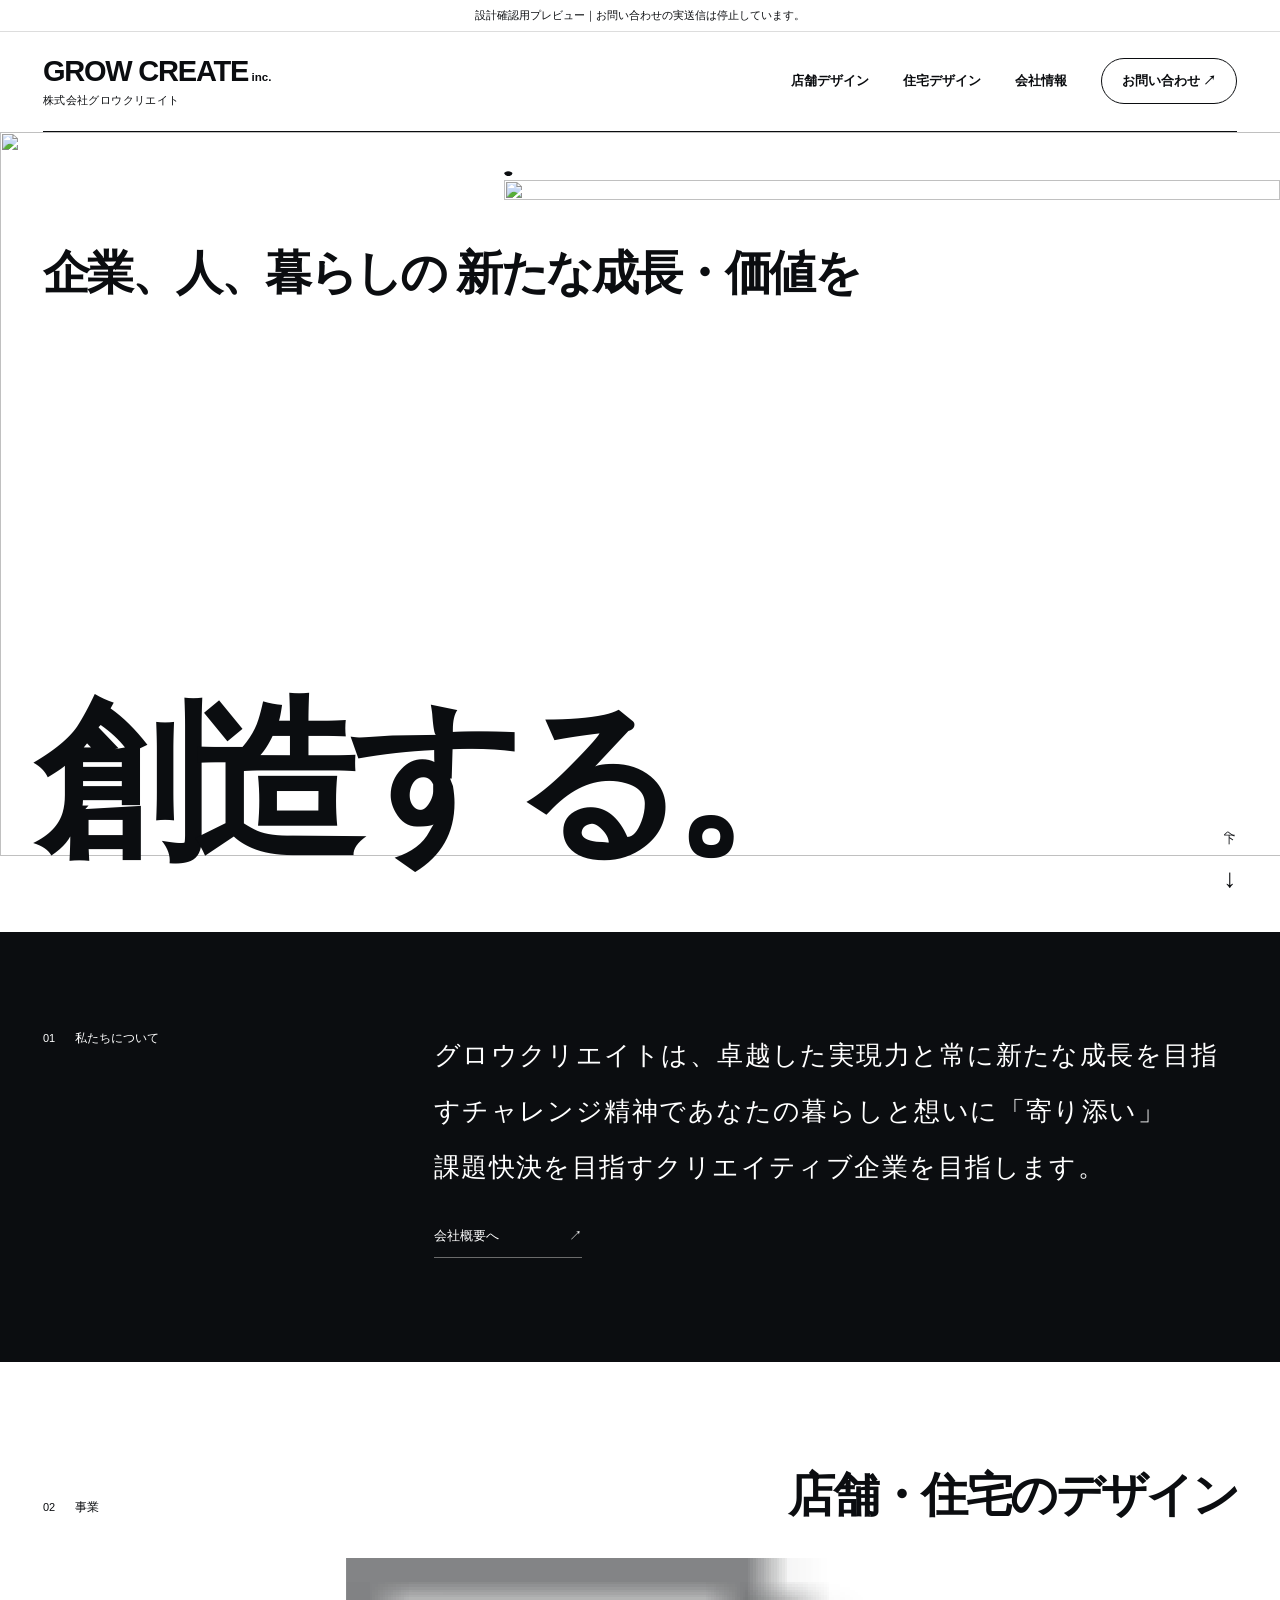
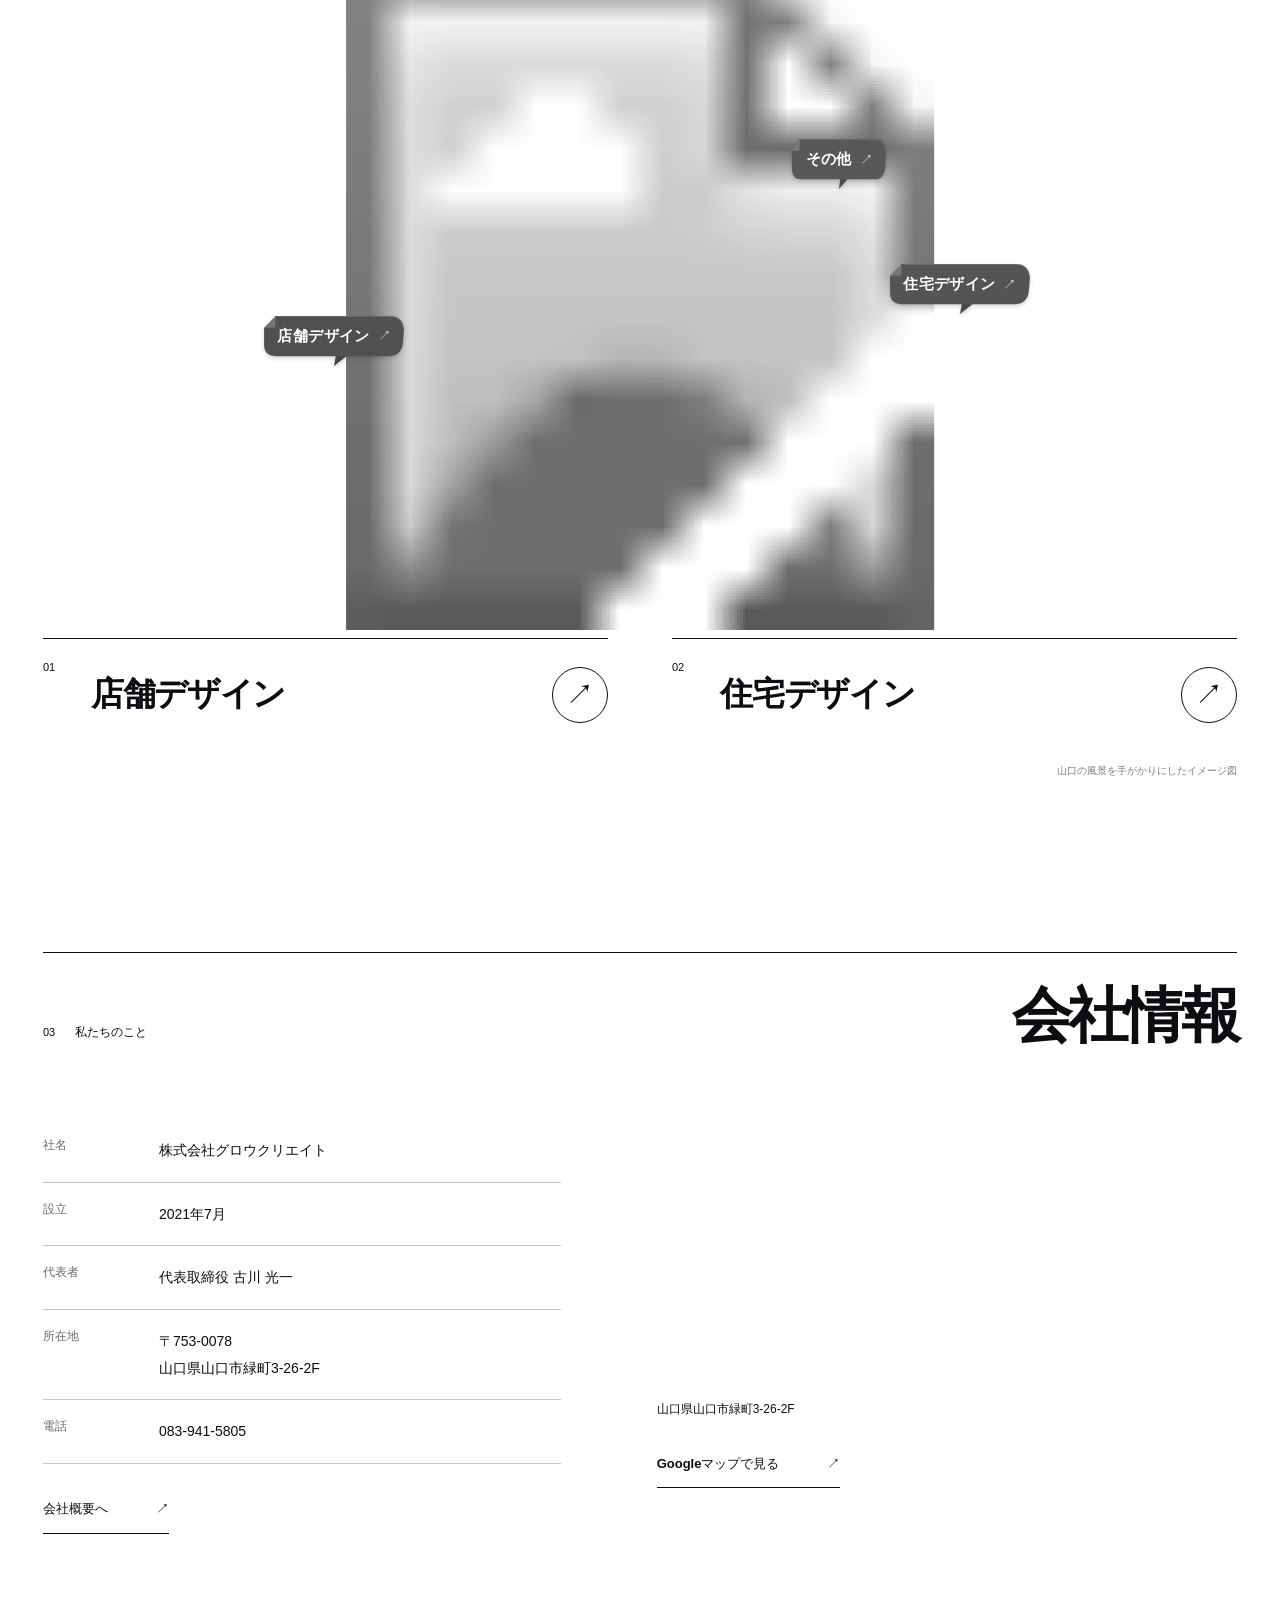
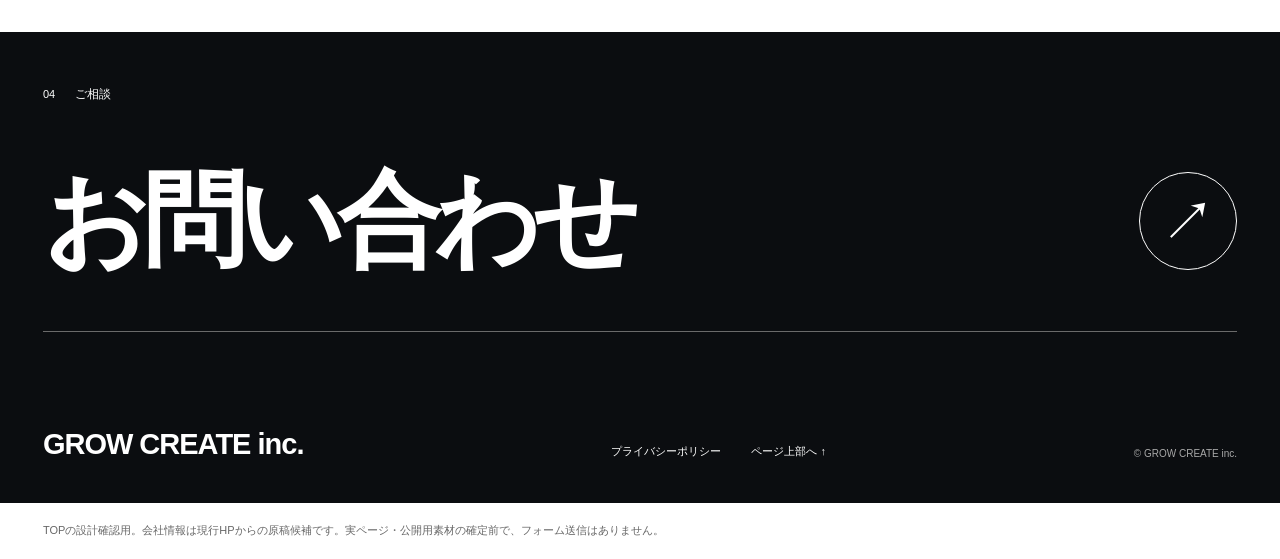
==== index.html @ 20299b00 "Publish slower design diagrams" ====
<!doctype html>
<html lang="ja">
<head>
<meta charset="utf-8">
<meta name="viewport" content="width=device-width, initial-scale=1">
<meta name="robots" content="noindex,nofollow">
<title>グロウクリエイト｜TOPデザイン確認</title>
<style>
:root{--ink:#0b0d10;--paper:#ffffff;--line:#c8c8c8;--green:#5d5d5d;--gutter:clamp(24px,3.35vw,64px)}
*{box-sizing:border-box}html{scroll-behavior:smooth;scroll-padding-top:24px}body{margin:0;color:var(--ink);background:var(--paper);font-family:"Noto Sans JP",Meiryo,sans-serif;-webkit-font-smoothing:antialiased}a{color:inherit;text-decoration:none}button{font:inherit;color:inherit}a:focus-visible,button:focus-visible{outline:2px solid var(--green);outline-offset:6px}a,button{-webkit-tap-highlight-color:transparent}::selection{background:#d4d4d4}button{cursor:pointer}figure,p,h1,h2{margin:0}.skip{position:absolute;top:10px;left:20px;z-index:50;transform:translateY(-200%);padding:12px;background:white}.skip:focus{transform:none}
.site-header{height:100px;display:flex;align-items:center;justify-content:space-between;margin:0 var(--gutter);border-bottom:1px solid var(--ink);position:relative;z-index:5}.brand{display:block;line-height:1}.brand strong{font-family:Arial,sans-serif;font-size:29px;font-weight:800;letter-spacing:-1.2px}.brand small{display:block;font-size:11px;font-weight:500;letter-spacing:.035em;margin-top:9px}.desktop-nav{display:flex;align-items:center;gap:34px;font-size:13px;font-weight:600}.desktop-nav a:last-child{padding:13px 20px;border:1px solid var(--ink);border-radius:32px}.menu-button{display:none;border:0;background:none;min-width:44px;min-height:44px;padding:8px}.menu-button span{display:block;width:24px;height:1px;background:currentColor;margin:6px auto}
.hero{position:relative;isolation:isolate;height:clamp(620px,calc(100svh - 100px),940px);min-height:620px;overflow:hidden}.hero-art{position:absolute;z-index:-1;right:0;top:12px;height:calc(100% - 24px);width:auto;aspect-ratio:1254/1254;animation:paper-arrive 1s cubic-bezier(.2,.65,.3,1) both}.hero-art img{display:block;width:100%;height:auto}.hero h1{font-weight:850;letter-spacing:-.065em}.hero-lead{display:block;position:absolute;left:var(--gutter);top:105px;font-size:clamp(34px,3.65vw,58px);line-height:1.55;letter-spacing:-.055em}.hero-verb{position:absolute;left:calc(var(--gutter) - 8px);bottom:52px;white-space:nowrap;font-size:clamp(120px,13.3vw,208px);line-height:1.15;letter-spacing:-.075em}.hero-scroll{position:absolute;right:var(--gutter);bottom:38px;font-size:11px;display:flex;align-items:center;gap:24px;writing-mode:vertical-rl}.hero-scroll b{font-size:26px;font-weight:400;writing-mode:horizontal-tb}.hero-index{position:absolute;left:var(--gutter);top:calc(105px + 13.5vw);font:10px/1.7 Arial,sans-serif;letter-spacing:.16em}.hero-index span{display:block}
.statement{background:var(--ink);color:#ffffff;padding:96px var(--gutter) 104px;display:grid;grid-template-columns:1fr 2.4fr;gap:56px}.section-kicker{font-size:12px;line-height:1.8;display:flex;gap:20px;align-items:baseline}.section-kicker span{font:11px/1 Arial,sans-serif}.statement .intro{font-family:"Noto Serif JP","Yu Mincho",serif;font-size:clamp(23px,2.05vw,32px);line-height:2.15;letter-spacing:.055em;max-width:930px}.statement .company-link{display:inline-flex;gap:70px;font-size:13px;margin-top:30px;border-bottom:1px solid #6b6b6b;padding-bottom:12px}
.town-section{background:#ffffff;padding:88px var(--gutter) 84px}.town-top{display:grid;grid-template-columns:30% 70%;align-items:start}.town-heading{padding-top:12px}.town-heading h2{font-size:clamp(36px,3.7vw,60px);line-height:1.4;letter-spacing:-.055em;font-weight:750;margin-top:48px}.town-art{margin-top:28px}.town-art svg{display:block;width:100%;height:auto;max-height:570px}.town-caption{text-align:right;font-size:10px;line-height:1.8;color:#7b7b7b;margin-top:12px}.service-links{display:grid;grid-template-columns:1fr 1fr;gap:64px;margin-top:24px}.service-link{min-height:112px;border-top:1px solid var(--ink);display:flex;justify-content:space-between;align-items:center;gap:12px}.service-link .number{font:11px Arial,sans-serif;align-self:flex-start;margin-top:22px}.service-link .name{font-size:clamp(24px,2.6vw,42px);font-weight:650;letter-spacing:-.04em;flex:1;margin-left:24px}.arrow{display:grid;place-items:center;width:56px;height:56px;border:1px solid currentColor;border-radius:50%;font-family:Arial,sans-serif;font-size:28px;line-height:1;flex-shrink:0;transition:background .2s,color .2s,transform .2s}.service-link:hover .arrow{background:var(--ink);color:white;transform:rotate(-30deg)}body[data-entry="shop"] .service-link[data-entry="shop"],body[data-entry="home"] .service-link[data-entry="home"]{color:var(--green)}body[data-entry="shop"] #town-shop [data-part="shop-roof"],body[data-entry="home"] #town-home [data-part="home-roof"]{fill:#5d5d5d;stroke:#424242}body[data-entry="shop"] #town-home [data-part="home-roof"],body[data-entry="home"] #town-shop [data-part="shop-roof"]{fill:#0b0d10;stroke:#0b0d10}
.company{padding:88px var(--gutter) 98px}.company-heading{display:flex;justify-content:space-between;align-items:baseline;border-top:1px solid var(--ink);padding-top:24px}.company h2{font-size:clamp(42px,4.7vw,76px);letter-spacing:-.06em;font-weight:650;line-height:1.3}.company-grid{display:grid;grid-template-columns:1fr 1.12fr;gap:8%;margin-top:64px}.facts{margin:0;font-size:14px}.facts div{display:grid;grid-template-columns:96px 1fr;gap:20px;padding:18px 0;border-bottom:1px solid var(--line)}dt{color:#696969;font-size:12px}dd{margin:0;line-height:1.9}.plain-link{display:inline-flex;align-items:center;gap:48px;min-height:48px;font-size:13px;margin-top:22px;border-bottom:1px solid var(--ink)}.location-map{background:#ffffff}.location-map svg{display:block;width:100%;height:auto}.map-caption{font-size:12px;margin-top:16px}.company-grid .plain-link{font-weight:550}
.contact{background:var(--ink);color:#ffffff;padding:52px var(--gutter) 64px}.contact .section-kicker{padding-bottom:38px}.contact-link{display:flex;align-items:center;justify-content:space-between;gap:24px;border-bottom:1px solid #6a6a6a;padding-bottom:32px}.contact-link h2{font-size:clamp(56px,8.1vw,132px);font-weight:650;letter-spacing:-.07em;line-height:1.5}.contact .arrow{width:98px;height:98px;font-size:54px}.contact-link:hover .arrow{background:#ffffff;color:var(--ink)}.site-footer{background:var(--ink);color:#ffffff;padding:34px var(--gutter) 44px;display:flex;justify-content:space-between;align-items:end;gap:24px}.footer-brand{font:700 29px/1 Arial,sans-serif;letter-spacing:-1px}.footer-links{display:flex;gap:30px;font-size:11px}.copyright{font:10px Arial,sans-serif;color:#a8a8a8}.review-note{padding:18px var(--gutter);font-size:11px;line-height:1.8;background:#ffffff;color:#676767}.review-status{display:block;position:fixed;z-index:30;bottom:18px;left:50%;transform:translateX(-50%);max-width:calc(100% - 32px);width:max-content;padding:14px 20px;background:#0b0d10;color:white;font-size:13px;box-shadow:0 4px 16px #0b0d1022}.review-status:empty{display:none}dialog{position:fixed;inset:0;width:100%;height:100%;max-width:none;max-height:none;border:0;margin:0;padding:24px;background:var(--paper);color:var(--ink)}dialog::backdrop{background:#0b0d1044}.menu-close{float:right;border:1px solid var(--ink);background:none;width:44px;height:44px;border-radius:50%;font-size:24px}dialog nav{display:grid;gap:28px;padding-top:100px;font-size:30px;font-weight:600}
@keyframes paper-arrive{from{transform:translateY(18px) rotate(-1deg)}to{transform:none}}
@media(min-width:1700px){.hero{max-width:1800px;margin:auto}.hero-art{width:auto;right:1%}.hero-lead{font-size:62px}}
@media(max-width:1000px) and (min-width:701px){.desktop-nav{gap:18px;font-size:11px}.desktop-nav a:last-child{padding:12px}.brand strong{font-size:24px}.hero{min-height:650px}.hero-art{width:69%;height:auto;aspect-ratio:auto;right:-8%}.hero-lead{top:80px;font-size:32px}.hero-verb{font-size:13.7vw;bottom:68px}.hero-index{display:none}.statement{gap:24px;grid-template-columns:1fr 3fr;padding-top:72px;padding-bottom:72px}.service-links{gap:32px}.service-link .name{margin-left:4px}.company-grid{gap:5%}.facts div{grid-template-columns:60px 1fr;gap:12px}}
@media(max-width:700px){:root{--gutter:24px}.site-header{height:76px}.brand strong{font-size:22px;letter-spacing:-.8px}.brand small{font-size:10px;margin-top:7px}.desktop-nav{display:none}.menu-button{display:block}.hero{height:690px;min-height:0}.hero-art{width:100%;height:auto;aspect-ratio:auto;right:0;top:177px}.hero-lead{top:51px;font-size:25px;line-height:1.55;letter-spacing:-.055em}.hero-verb{font-size:17.4vw;left:20px;bottom:42px;letter-spacing:-.075em}.hero-index{display:none}.hero-scroll{right:24px;bottom:16px;writing-mode:horizontal-tb;gap:12px;font-size:10px}.hero-scroll b{font-size:18px}.statement{padding:54px 24px 58px;display:block}.statement .intro{font-size:20px;line-height:2;letter-spacing:.035em;margin-top:30px}.statement .company-link{margin-top:24px;gap:68px;font-size:12px}.town-section{padding:58px 24px}.town-top{display:block}.town-heading{padding:0}.town-heading h2{font-size:37px;line-height:1.35;margin-top:24px}.town-art{margin-top:28px}.town-art svg{height:230px;max-height:none}.town-caption{font-size:9px;margin-top:16px}.service-links{gap:20px;margin-top:24px}.service-link{min-height:82px;position:relative;padding-top:10px;gap:8px}.service-link .number{display:none}.service-link .name{font-size:17px;letter-spacing:-.05em;white-space:nowrap;margin:0}.arrow{width:32px;height:32px;font-size:20px}.company{padding:58px 24px}.company-heading{display:block;padding-top:20px}.company h2{font-size:42px;margin-top:22px}.company-grid{display:block;margin-top:28px}.facts{font-size:13px}.facts div{grid-template-columns:64px 1fr;padding:17px 0;gap:16px}dt{font-size:11px}.plain-link{font-size:12px}.location{margin-top:40px}.map-caption{font-size:11px}.contact{padding:34px 24px 24px}.contact .section-kicker{padding-bottom:22px}.contact-link{gap:10px;padding-bottom:26px}.contact-link h2{font-size:42px;letter-spacing:-.06em}.contact .arrow{width:44px;height:44px;font-size:26px}.site-footer{padding:24px 24px 32px;flex-wrap:wrap}.footer-brand{font-size:25px;width:100%;margin-bottom:6px}.footer-links{gap:24px;font-size:10px}.copyright{font-size:9px}.section-kicker{font-size:11px;gap:18px}.review-note{font-size:10px}}
@media(max-width:359px){:root{--gutter:18px}.hero{height:600px}.hero-lead{font-size:21px;left:18px;top:42px}.hero-art{top:155px}.hero-verb{left:15px;bottom:44px}.statement,.town-section,.company{padding-left:18px;padding-right:18px}.service-link .name{font-size:14px}.service-links{gap:16px}.arrow{width:28px;height:28px;font-size:18px}.town-heading h2{font-size:31px}.contact-link h2{font-size:34px}}
@media(prefers-reduced-motion:reduce){html{scroll-behavior:auto}*,*::before,*::after{animation:none!important;transition:none!important}}

/* Revision 07: frontal paper panorama fills the section, separate from iso details. */
.town-top{display:block}.town-heading{display:flex;justify-content:space-between;align-items:baseline;gap:30px}.town-heading h2{margin-top:0;font-size:clamp(36px,3.7vw,60px)}.town-heading h2 br{display:none}.town-art{margin:30px auto 0;max-width:1440px}.town-art svg{width:100%;height:auto;max-height:none}.service-links{margin-top:8px}
body[data-entry="shop"] .town-tint[data-tint=shop],body[data-entry="home"] .town-tint[data-tint=home]{opacity:1}body[data-entry="shop"] .town-tint[data-tint=home],body[data-entry="home"] .town-tint[data-tint=shop]{opacity:0}
@media(max-width:700px){.town-heading{display:block}.town-heading h2{font-size:37px;line-height:1.35;margin-top:24px}.town-heading h2 br{display:block}.town-art{margin-top:26px;margin-left:-14px;margin-right:-14px}.town-art svg{height:260px;width:100%}.service-links{margin-top:14px}.town-caption{text-align:left}}
@media(max-width:359px){.town-heading h2{font-size:31px}.town-art{margin-left:-10px;margin-right:-10px}}

.town-art{display:grid;align-items:center}.town-canvas{width:100%;position:relative;user-select:none}.town-canvas>svg{display:block;width:100%;height:auto;max-height:none}
.town-tint{pointer-events:none;transition:opacity .18s ease}.town-hit{fill:transparent;pointer-events:fill;cursor:pointer}
.town-callouts{position:absolute;inset:0;pointer-events:none}
.town-bubble{--paper-ink:#505050;position:absolute;left:var(--bubble-x);top:var(--bubble-y);transform:translate(-50%,-100%);pointer-events:auto;isolation:isolate;display:inline-flex;align-items:center;justify-content:center;gap:8px;min-height:44px;min-width:74px;padding:0 14px;color:#ffffff;font-size:15px;line-height:1.2;font-weight:650;letter-spacing:.025em;white-space:nowrap}
.town-bubble>.paper-bubble-shape{position:absolute;inset:0;width:100%;height:calc(100% + 9px);max-height:none;z-index:-1;overflow:visible;pointer-events:none;filter:drop-shadow(0 2px 2px #0b0d102d)}
.paper-bubble-face{fill:var(--paper-ink)}
.town-bubble[data-entry="home"]{--paper-ink:#545454}
.town-bubble[data-entry="other"]{--paper-ink:#585858}
.bubble-arrow{font:13px/1 Arial,sans-serif;color:inherit;opacity:.87}
body[data-entry="shop"] [data-tint="shop"],body[data-entry="home"] [data-tint="home"],body[data-entry="other"] [data-tint="other"]{opacity:1}
body[data-entry="shop"] .town-bubble[data-entry="shop"]{--paper-ink:#575757}
body[data-entry="home"] .town-bubble[data-entry="home"]{--paper-ink:#5f5f5f}
body[data-entry="other"] .town-bubble[data-entry="other"]{--paper-ink:#5f5f5f}
.town-bubble:focus-visible{outline:2px solid #0b0d10;outline-offset:4px;border-radius:5px}
@media(max-width:700px){.town-art{height:260px}.town-art .town-canvas>svg{height:auto}.town-bubble{min-width:65px;padding:0 9px;gap:5px;font-size:13px}.bubble-arrow{font-size:12px}.town-bubble[data-entry="home"]{top:calc(var(--bubble-y) + 18px)}.town-bubble[data-entry="other"]{top:calc(var(--bubble-y) - 8px)}}
@media(prefers-reduced-motion:reduce){.town-tint{transition:none}}
</style>
<script>if(new URLSearchParams(location.search).has("still"))document.documentElement.dataset.heroStill="";</script>

<link rel="preload" as="image" href="/grow-create-preview/assets/cb0645c09a-tree-sprout.webp" type="image/webp">
<link rel="preload" as="image" href="/grow-create-preview/assets/21d3b3eab6-tree-young.webp" type="image/webp">
<link rel="preload" as="image" href="/grow-create-preview/assets/ba4fdc6060-tree-developing.webp" type="image/webp">
<link rel="preload" as="image" href="/grow-create-preview/assets/5671beee2c-tree-mature.webp" type="image/webp">
<link rel="stylesheet" href="/grow-create-preview/assets/07adeafa26-revision-19-hero-growth.css">
<link rel="stylesheet" href="/grow-create-preview/assets/b7acc8ae04-brand-palette.css?v=black-white20">
<link rel="preload" as="image" href="/grow-create-preview/assets/84eee9524c-town-panorama.webp">
<link rel="stylesheet" href="/grow-create-preview/assets/e4cb39671a-hero-story.css?v=36">
<script>
if(!document.documentElement.hasAttribute('data-hero-still') && matchMedia('(prefers-reduced-motion: no-preference)').matches && typeof Element.prototype.animate==='function') {
  document.documentElement.dataset.heroStory='pending';
  window.__growStoryFallback36=setTimeout(()=>{if(document.documentElement.dataset.heroStory==='pending')document.documentElement.dataset.heroStory='still';},6000);
}
</script>
<script type="module" src="/grow-create-preview/assets/cb8692fa7a-hero-story.js?v=36"></script>
<link rel="preload" as="image" href="/grow-create-preview/assets/cb0645c09a-tree-sprout.webp"><link rel="preload" as="image" href="/grow-create-preview/assets/21d3b3eab6-tree-young.webp"><link rel="preload" as="image" href="/grow-create-preview/assets/ba4fdc6060-tree-developing.webp"><link rel="preload" as="image" href="/grow-create-preview/assets/5671beee2c-tree-mature.webp">
<link rel="preload" as="image" href="/grow-create-preview/assets/58d7ea7a55-person-planting.webp" type="image/webp"><link rel="preload" as="image" href="/grow-create-preview/assets/9b9f84067e-person-watering.webp" type="image/webp"><link rel="preload" as="image" href="/grow-create-preview/assets/62824c1a84-person-watching.webp" type="image/webp"><link rel="preload" as="image" href="/grow-create-preview/assets/355be2de51-person-resting.webp" type="image/webp">
<style>.preview-map{display:block;width:100%;height:266px;border:0}.company-map .preview-map{height:340px}.preview-banner{margin:0;padding:7px 16px;border-bottom:1px solid #ddd;background:#fff;color:#0B0D10;font:11px/1.5 sans-serif;text-align:center}@media(max-width:600px){.preview-map,.company-map .preview-map{height:260px}}</style></head>
<body><p class="preview-banner">設計確認用プレビュー｜お問い合わせの実送信は停止しています。</p>
<a class="skip" href="#main">本文へ移動</a>
<header class="site-header">
 <a class="brand" href="#main" aria-label="グロウクリエイト トップ"><strong>GROW CREATE<span style="font-size:.4em;letter-spacing:0"> inc.</span></strong><small>株式会社グロウクリエイト</small></a>
 <nav class="desktop-nav" aria-label="メインメニュー"><a href="/grow-create-preview/business.html">店舗デザイン</a><a href="/grow-create-preview/living.html">住宅デザイン</a><a href="/grow-create-preview/about2.html">会社情報</a><a href="/grow-create-preview/contact.html">お問い合わせ ↗</a></nav>
 <button class="menu-button" aria-label="メニューを開く" aria-controls="menu" aria-expanded="false"><span></span><span></span></button>
</header>
<main id="main">
 <section class="hero hero--growth hero--story" aria-labelledby="hero-title">
  <h1 id="hero-title" aria-label="企業、人、暮らしの新たな成長・価値を創造する。">
    <span class="hero-lead" aria-hidden="true">
      <span class="hero-copy-line"><span class="hero-char" style="--char-delay: 50ms">企</span><span class="hero-char" style="--char-delay: 100ms">業</span><span class="hero-char" style="--char-delay: 150ms">、</span><span class="hero-char" style="--char-delay: 200ms">人</span><span class="hero-char" style="--char-delay: 250ms">、</span><span class="hero-char" style="--char-delay: 300ms">暮</span><span class="hero-char" style="--char-delay: 350ms">ら</span><span class="hero-char" style="--char-delay: 400ms">し</span><span class="hero-char" style="--char-delay: 450ms">の</span></span>
      <span class="hero-copy-line"><span class="hero-char" style="--char-delay: 720ms">新</span><span class="hero-char" style="--char-delay: 770ms">た</span><span class="hero-char" style="--char-delay: 820ms">な</span><span class="hero-char" style="--char-delay: 870ms">成</span><span class="hero-char" style="--char-delay: 920ms">長</span><span class="hero-char" style="--char-delay: 970ms">・</span><span class="hero-char" style="--char-delay: 1020ms">価</span><span class="hero-char" style="--char-delay: 1070ms">値</span><span class="hero-char" style="--char-delay: 1120ms">を</span></span>
    </span>
    <span class="hero-verb" aria-hidden="true"><span class="hero-char" style="--char-delay: 1450ms">創</span><span class="hero-char" style="--char-delay: 1520ms">造</span><span class="hero-char" style="--char-delay: 1590ms">す</span><span class="hero-char" style="--char-delay: 1660ms">る</span><span class="hero-char" style="--char-delay: 1730ms">。</span></span>
  </h1>
  <div class="hero-panorama" aria-hidden="true"><img src="/grow-create-preview/assets/84eee9524c-town-panorama.webp" width="2172" height="724" alt="" decoding="async"></div><figure class="hero-art" role="img" aria-label="紙の人物が種を植えて水をやり、育った木に寄り添う。成木の後ろで街が中央から左右へ現れる。"><svg class="hero-filter-defs" width="0" height="0" aria-hidden="true" focusable="false"><defs><filter id="paper-tree-tone" color-interpolation-filters="sRGB"><feColorMatrix in="SourceGraphic" type="saturate" values="0" result="neutral"/><feColorMatrix in="SourceGraphic" type="matrix" values="0 0 0 0 0  0 0 0 0 0  0 0 0 0 0  -3 6 -3 0 -.20" result="leaf-chroma"/><feComposite in="SourceGraphic" in2="leaf-chroma" operator="in" result="green-leaves"/><feMerge><feMergeNode in="neutral"/><feMergeNode in="green-leaves"/></feMerge></filter></defs></svg><div class="hero-raster-stage"><div class="hero-ground-shadow"></div><svg class="hero-seed" viewBox="606 1157 15 10" width="15" height="10" aria-hidden="true" style="left:48.32535885%;top:92.26475279%;width:1.19617225%;height:0.79744817%"><path d="M606 1162Q611 1157 619 1161Q621 1165 614 1167Q608 1167 606 1162Z" fill="#0B0D10"/></svg><div class="hero-tree-layer" data-tree-stage="sprout"><img src="/grow-create-preview/assets/cb0645c09a-tree-sprout.webp" width="1254" height="1254" alt="" decoding="async" style="top:-0.79744817%"></div><div class="hero-tree-layer" data-tree-stage="young"><img src="/grow-create-preview/assets/21d3b3eab6-tree-young.webp" width="1254" height="1254" alt="" decoding="async" style="top:-1.35566188%"></div><div class="hero-tree-layer" data-tree-stage="developing"><img src="/grow-create-preview/assets/ba4fdc6060-tree-developing.webp" width="1254" height="1254" alt="" decoding="async" style="top:-0.95693780%"></div><div class="hero-tree-layer" data-tree-stage="mature"><img src="/grow-create-preview/assets/5671beee2c-tree-mature.webp" width="1254" height="1254" alt="" decoding="async" style="top:-1.35566188%"></div><div class="hero-person-pose" data-paper-pose="planting" style="left:46.73046252%;top:63.97129187%;width:19.59808612%;height:29.39712919%"><img src="/grow-create-preview/assets/58d7ea7a55-person-planting.webp" width="1024" height="1536" alt="" decoding="async"></div><div class="hero-person-pose" data-paper-pose="watering" style="left:46.41148325%;top:64.58373206%;width:19.59808612%;height:29.39712919%"><img src="/grow-create-preview/assets/9b9f84067e-person-watering.webp" width="1024" height="1536" alt="" decoding="async"></div><div class="hero-person-pose" data-paper-pose="watching" style="left:48.64433812%;top:64.14354067%;width:19.59808612%;height:29.39712919%"><img src="/grow-create-preview/assets/62824c1a84-person-watching.webp" width="1024" height="1536" alt="" decoding="async"></div><div class="hero-person-pose" data-paper-pose="resting" style="left:48.48484848%;top:64.14354067%;width:19.59808612%;height:29.39712919%"><img src="/grow-create-preview/assets/355be2de51-person-resting.webp" width="1024" height="1536" alt="" decoding="async"></div></div></figure>
  <a class="hero-scroll" href="#message">下へ<b aria-hidden="true">↓</b></a>
 </section>
 <section class="statement" id="message" aria-label="私たちについて">
  <p class="section-kicker"><span>01</span>私たちについて</p>
  <div><p class="intro">グロウクリエイトは、卓越した実現力と常に新たな成長を目指すチャレンジ精神であなたの暮らしと想いに「寄り添い」<span style="white-space:nowrap">課題快決を目指す</span><span style="white-space:nowrap">クリエイティブ企業</span>を目指します。</p><a class="company-link" href="/grow-create-preview/about2.html">会社概要へ<span aria-hidden="true">↗</span></a></div>
 </section>
 <section class="town-section" aria-labelledby="town-title">
  <div class="town-top"><div class="town-heading"><p class="section-kicker"><span>02</span>事業</p><h2 id="town-title">店舗・住宅の<br>デザイン</h2></div><figure class="town-art"><div class="town-canvas"><svg xmlns="http://www.w3.org/2000/svg" width="1672" height="941" viewBox="0 0 1672 941" data-projection="frontal-layered-paper" aria-hidden="true"><defs><image id="paper-town-art" href="/grow-create-preview/assets/319cdabb5a-town-art.png" width="1672" height="941"/><filter id="town-gray" color-interpolation-filters="sRGB">
<feColorMatrix type="saturate" values="0"/>
<feComponentTransfer><feFuncR type="linear" slope="1.40" intercept="-.40"/><feFuncG type="linear" slope="1.40" intercept="-.40"/><feFuncB type="linear" slope="1.40" intercept="-.40"/></feComponentTransfer>
<feComponentTransfer><feFuncR type="linear" slope=".956863" intercept=".043137"/><feFuncG type="linear" slope=".949020" intercept=".050980"/><feFuncB type="linear" slope=".937255" intercept=".062745"/></feComponentTransfer>
</filter><path id="paper-shop-front" d="M244 561H669V629L657 632L661 695H658V852H237L236 831L229 819L222 814L218 802L201 792L187 787L174 780L160 778L145 768V696H139V672L151 631H155V613L176 615L181 600L202 607L210 586V577H244Z M592 783H645L657 863H648L637 797L627 861L579 867Z M664 644H706V651H691V664H710V745H664Z"/><path id="paper-shop-middle-left" d="M500 440H666L675 451L669 455V484L677 514L670 518V559H501V454Z"/><path id="paper-shop-middle-right" d="M861 495H1018L1037 506L1035 512L1042 520L1049 523L1056 530L1065 537L1063 543L1057 541V568L1045 572L1037 578L1029 580L1021 589L1016 599L1007 601L1001 596L992 593L984 596L979 602L972 605L970 613L961 620H874L871 604V569L861 565L864 550L859 538L861 520Z"/><path id="paper-home-front" d="M1090 616L1284 494L1573 670L1564 681H1539V773L1523 780L1516 790L1503 796L1491 804L1479 805L1465 810L1455 818L1442 824L1434 838H1399L1394 831L1388 824L1379 820L1372 814L1363 812L1358 807L1345 804L1333 806L1323 813L1318 821L1311 829L1304 835H1222L1219 823L1211 815L1203 810L1194 807L1183 809L1173 811L1164 806L1152 801L1141 799L1131 801L1121 804L1111 798L1100 794L1097 791L1105 780L1126 775L1141 762L1159 776L1179 765L1186 750V734L1182 720L1171 697L1158 674L1143 655L1124 643L1110 633Z"/><path id="paper-home-far-left" d="M57 440L99 395H186L256 440L251 446L242 444V478L232 478L224 484L215 486L205 490L193 483L179 478L165 471L150 467L142 456L125 451L111 451L94 443L76 443L69 448Z"/><path id="paper-home-middle-left" d="M235 452L280 423H419L451 457L447 462H438V488L434 496L437 521Q429 518 420 523Q405 522 400 534L388 539V559H378Q379 549 372 545Q372 539 362 536Q353 535 345 537Q343 530 337 527Q330 522 320 525L319 513Q315 502 306 497H301Q301 486 292 479Q284 469 272 471Q262 473 257 477L251 483L244 486V470L243 461Z"/><path id="paper-home-back-left" d="M340 394L405 349L473 355L517 394L513 400H501V425L491 429L483 440L468 447L449 446L433 437L419 423H354V400L345 403Z"/><path id="paper-home-middle-center" d="M717 453L773 422L879 424L911 453L907 458H901V474L888 473L875 480L862 492L850 494L841 485L829 485L819 494L810 504L802 519L798 549H741V505L736 500L743 491V458L726 460Z"/><path id="paper-facility-park-pavilion" d="M1032 336L1059 328L1187 326L1187 331L1190 335L1186 338L1176 339V351L1182 352V356L1186 357V361L1189 362V365L1193 366V369L1195 370V373L1198 375V380L1060 384L1033 367V353L1041 353V341L1032 342Z"/><path id="paper-facility-midrise" d="M646 252H706L713 258V272H734L746 284V294L743 292V389L735 391L727 393L720 396L716 400L709 403L704 409L697 415L691 422L688 428H614L613 421L609 417L601 411L598 406L589 405L587 400L581 397L575 393L566 392L559 390L555 388V371L559 367L560 362L565 357L563 353L568 348L564 343L563 338L559 332L555 326V312L552 311L554 303V285H555V272H646Z"/><path id="paper-facility-clock-school" d="M1361 305L1367 292H1461V269H1508L1519 278V289H1623L1636 305L1630 315L1616 316L1603 322L1597 332L1591 343L1580 344L1571 350L1563 358L1559 366H1521L1509 369H1483V352L1473 350L1463 345L1455 342L1444 339L1432 338L1415 337L1400 340L1389 345L1378 341L1371 327H1362Z"/><filter id="town-color-shop" color-interpolation-filters="sRGB"><feColorMatrix type="saturate" values="0"/><feComponentTransfer><feFuncR type="table" tableValues="0.062 0.17 0.34 0.65 0.99"/><feFuncG type="table" tableValues="0.14 0.31 0.49 0.76 0.995"/><feFuncB type="table" tableValues="0.115 0.264 0.415 0.693 0.957"/></feComponentTransfer></filter><clipPath id="town-shop-mask"><use href="#paper-shop-front" data-building="shop-front"/><use href="#paper-shop-middle-left" data-building="shop-middle-left"/><use href="#paper-shop-middle-right" data-building="shop-middle-right"/></clipPath><filter id="town-color-home" color-interpolation-filters="sRGB"><feColorMatrix type="saturate" values="0"/><feComponentTransfer><feFuncR type="table" tableValues="0.1 0.22 0.4 0.69 0.99"/><feFuncG type="table" tableValues="0.14 0.29 0.49 0.75 0.98"/><feFuncB type="table" tableValues="0.2 0.39 0.6 0.83 0.96"/></feComponentTransfer></filter><clipPath id="town-home-mask"><use href="#paper-home-front" data-building="home-front"/><use href="#paper-home-far-left" data-building="home-far-left"/><use href="#paper-home-middle-left" data-building="home-middle-left"/><use href="#paper-home-back-left" data-building="home-back-left"/><use href="#paper-home-middle-center" data-building="home-middle-center"/></clipPath><filter id="town-color-other" color-interpolation-filters="sRGB"><feColorMatrix type="saturate" values="0"/><feComponentTransfer><feFuncR type="table" tableValues="0.17 0.36 0.57 0.79 1"/><feFuncG type="table" tableValues="0.115 0.247 0.445 0.7 0.98"/><feFuncB type="table" tableValues="0.069 0.17 0.29 0.52 0.9"/></feComponentTransfer></filter><clipPath id="town-other-mask"><use href="#paper-facility-park-pavilion" data-building="facility-park-pavilion"/><use href="#paper-facility-midrise" data-building="facility-midrise"/><use href="#paper-facility-clock-school" data-building="facility-clock-school"/></clipPath></defs><use href="#paper-town-art" filter="url(#town-gray)" aria-hidden="true"/><g class="town-tint" data-tint="shop" opacity="0" clip-path="url(#town-shop-mask)"><use href="#paper-town-art" filter="url(#town-color-shop)"/></g><g class="town-tint" data-tint="home" opacity="0" clip-path="url(#town-home-mask)"><use href="#paper-town-art" filter="url(#town-color-home)"/></g><g class="town-tint" data-tint="other" opacity="0" clip-path="url(#town-other-mask)"><use href="#paper-town-art" filter="url(#town-color-other)"/></g><use class="town-hit" data-entry="shop" data-hit="shop-front" href="#paper-shop-front"/><use class="town-hit" data-entry="shop" data-hit="shop-middle-left" href="#paper-shop-middle-left"/><use class="town-hit" data-entry="shop" data-hit="shop-middle-right" href="#paper-shop-middle-right"/><use class="town-hit" data-entry="home" data-hit="home-front" href="#paper-home-front"/><use class="town-hit" data-entry="home" data-hit="home-far-left" href="#paper-home-far-left"/><use class="town-hit" data-entry="home" data-hit="home-middle-left" href="#paper-home-middle-left"/><use class="town-hit" data-entry="home" data-hit="home-back-left" href="#paper-home-back-left"/><use class="town-hit" data-entry="home" data-hit="home-middle-center" href="#paper-home-middle-center"/><use class="town-hit" data-entry="other" data-hit="facility-park-pavilion" href="#paper-facility-park-pavilion"/></svg><nav class="town-callouts" aria-label="街からサービスを選ぶ"><a class="town-bubble" data-entry="shop" data-route="/business" href="/grow-create-preview/business.html" style="--bubble-x:24.4%;--bubble-y:59.5%"><svg class="paper-bubble-shape" xmlns="http://www.w3.org/2000/svg" viewBox="0 0 160 54" preserveAspectRatio="none" aria-hidden="true" focusable="false"><path class="paper-bubble-face" d="M14 2H143Q158 2 159 16L158 28Q157 42 143 43H94L80 53L82 43H15Q1 43 1 31V14Z"/><path fill="#fff" opacity=".20" d="M14 2L1 14H11Q14 14 14 10Z"/><path fill="#000" opacity=".14" d="M94 43H82L80 53Z"/><path fill="none" stroke="#fff" stroke-opacity=".22" stroke-width=".65" d="M16 2.6H143Q156 2.6 158 14"/></svg><span>店舗デザイン</span><span class="bubble-arrow" aria-hidden="true">↗</span></a><a class="town-bubble" data-entry="home" data-route="/living" href="/grow-create-preview/living.html" style="--bubble-x:76.8%;--bubble-y:51.8%"><svg class="paper-bubble-shape" xmlns="http://www.w3.org/2000/svg" viewBox="0 0 160 54" preserveAspectRatio="none" aria-hidden="true" focusable="false"><path class="paper-bubble-face" d="M14 2H143Q158 2 159 16L158 28Q157 42 143 43H94L80 53L82 43H15Q1 43 1 31V14Z"/><path fill="#fff" opacity=".20" d="M14 2L1 14H11Q14 14 14 10Z"/><path fill="#000" opacity=".14" d="M94 43H82L80 53Z"/><path fill="none" stroke="#fff" stroke-opacity=".22" stroke-width=".65" d="M16 2.6H143Q156 2.6 158 14"/></svg><span>住宅デザイン</span><span class="bubble-arrow" aria-hidden="true">↗</span></a><a class="town-bubble" data-entry="other" data-route="/business#other-services" href="/grow-create-preview/business.html#other-services" style="--bubble-x:66.7%;--bubble-y:33.2%"><svg class="paper-bubble-shape" xmlns="http://www.w3.org/2000/svg" viewBox="0 0 160 54" preserveAspectRatio="none" aria-hidden="true" focusable="false"><path class="paper-bubble-face" d="M14 2H143Q158 2 159 16L158 28Q157 42 143 43H94L80 53L82 43H15Q1 43 1 31V14Z"/><path fill="#fff" opacity=".20" d="M14 2L1 14H11Q14 14 14 10Z"/><path fill="#000" opacity=".14" d="M94 43H82L80 53Z"/><path fill="none" stroke="#fff" stroke-opacity=".22" stroke-width=".65" d="M16 2.6H143Q156 2.6 158 14"/></svg><span>その他</span><span class="bubble-arrow" aria-hidden="true">↗</span></a></nav></div></figure></div>
  <nav class="service-links" aria-label="サービスへの入口"><a class="service-link" data-entry="shop" href="/grow-create-preview/business.html"><span class="number">01</span><span class="name">店舗デザイン</span><span class="arrow" aria-hidden="true">↗</span></a><a class="service-link" data-entry="home" href="/grow-create-preview/living.html"><span class="number">02</span><span class="name">住宅デザイン</span><span class="arrow" aria-hidden="true">↗</span></a></nav>
  <p class="town-caption">山口の風景を手がかりにしたイメージ図</p>
 </section>
 <section class="company" id="company" aria-labelledby="company-title">
  <div class="company-heading"><p class="section-kicker"><span>03</span>私たちのこと</p><h2 id="company-title">会社情報</h2></div>
  <div class="company-grid"><div><dl class="facts"><div><dt>社名</dt><dd>株式会社グロウクリエイト</dd></div><div><dt>設立</dt><dd>2021年7月</dd></div><div><dt>代表者</dt><dd>代表取締役 古川 光一</dd></div><div><dt>所在地</dt><dd>〒753-0078<br>山口県山口市緑町3-26-2F</dd></div><div><dt>電話</dt><dd>083-941-5805</dd></div></dl><a class="plain-link" href="/grow-create-preview/about2.html">会社概要へ<span aria-hidden="true">↗</span></a></div>
  <div class="location"><figure class="location-map" id="map-review" aria-label="会社所在地図"><iframe class="preview-map" title="株式会社グロウクリエイトの所在地図" src="https://www.google.com/maps/embed?pb=!1m18!1m12!1m3!1d3301.055361827427!2d131.4662356!3d34.1705022!2m3!1f0!2f0!3f0!3m2!1i1024!2i768!4f13.1!3m3!1m2!1s0x3544973e829bfea9%3A0xa14be6cd78d0cb7!2z5qCq5byP5Lya56S-44Kw44Ot44Km44Kv44Oq44Ko44Kk44OI!5e0!3m2!1sja!2sjp!4v1794127076171!5m2!1sja!2sjp" loading="lazy" referrerpolicy="strict-origin-when-cross-origin" allowfullscreen></iframe></figure><p class="map-caption">山口県山口市緑町3-26-2F</p><a class="plain-link" href="https://www.google.com/maps/search/?api=1&amp;query=%E6%A0%AA%E5%BC%8F%E4%BC%9A%E7%A4%BE%E3%82%B0%E3%83%AD%E3%82%A6%E3%82%AF%E3%83%AA%E3%82%A8%E3%82%A4%E3%83%88%20%E5%B1%B1%E5%8F%A3" target="_blank" rel="noopener noreferrer">Googleマップで見る<span aria-hidden="true">↗</span></a></div></div>
 </section>
 <section class="contact" aria-labelledby="contact-title"><p class="section-kicker"><span>04</span>ご相談</p><a class="contact-link" href="/grow-create-preview/contact.html"><h2 id="contact-title">お問い合わせ</h2><span class="arrow" aria-hidden="true">↗</span></a></section>
</main>
<footer class="site-footer"><p class="footer-brand">GROW CREATE inc.</p><nav class="footer-links" aria-label="フッター"><a href="/grow-create-preview/privacy.html">プライバシーポリシー</a><a href="#main">ページ上部へ ↑</a></nav><small class="copyright">© GROW CREATE inc.</small></footer>
<aside class="review-note">TOPの設計確認用。会社情報は現行HPからの原稿候補です。実ページ・公開用素材の確定前で、フォーム送信はありません。</aside>
<output class="review-status" aria-live="polite"></output>
<dialog id="menu" aria-label="メニュー"><button class="menu-close" aria-label="メニューを閉じる">×</button><nav><a href="/grow-create-preview/business.html">店舗デザイン ↗</a><a href="/grow-create-preview/living.html">住宅デザイン ↗</a><a href="/grow-create-preview/about2.html" data-close-menu>会社情報 ↓</a><a href="/grow-create-preview/contact.html">お問い合わせ ↗</a></nav></dialog>
<script>
const menu=document.querySelector('#menu'),openMenu=document.querySelector('.menu-button'),closeMenu=document.querySelector('.menu-close'),status=document.querySelector('.review-status');
openMenu.addEventListener('click',()=>{menu.showModal();openMenu.setAttribute('aria-expanded','true')});
menu.addEventListener('close',()=>openMenu.setAttribute('aria-expanded','false'));closeMenu.addEventListener('click',()=>menu.close());
document.querySelectorAll('[data-close-menu]').forEach(a=>a.addEventListener('click',()=>menu.close()));


let hoveredEntry=null;
const activeEntry=()=>document.activeElement?.closest('a[data-entry]:focus-visible')?.dataset.entry||hoveredEntry;
function paintTown(){const key=activeEntry();if(key)document.body.dataset.entry=key;else delete document.body.dataset.entry}
document.querySelectorAll('[data-entry]').forEach(node=>{
 node.addEventListener('pointerenter',e=>{if(e.pointerType!=='touch'){hoveredEntry=node.dataset.entry;paintTown()}});
 function leave(){if(hoveredEntry===node.dataset.entry)hoveredEntry=null;paintTown()}
 node.addEventListener('pointerleave',leave);node.addEventListener('pointercancel',leave);
 if(node.matches('a')){
  node.addEventListener('focus',()=>queueMicrotask(paintTown));node.addEventListener('blur',()=>queueMicrotask(paintTown));
 }
});
const townDrawing=document.querySelector('.town-canvas>svg');
townDrawing.addEventListener('mousedown',e=>{if(e.target.closest('.town-hit'))e.preventDefault()});
townDrawing.addEventListener('click',e=>{
 const hit=e.target.closest('.town-hit');
 if(hit)document.querySelector('.town-bubble[data-entry="'+hit.dataset.entry+'"]').click()
});
</script>
</body>
</html>
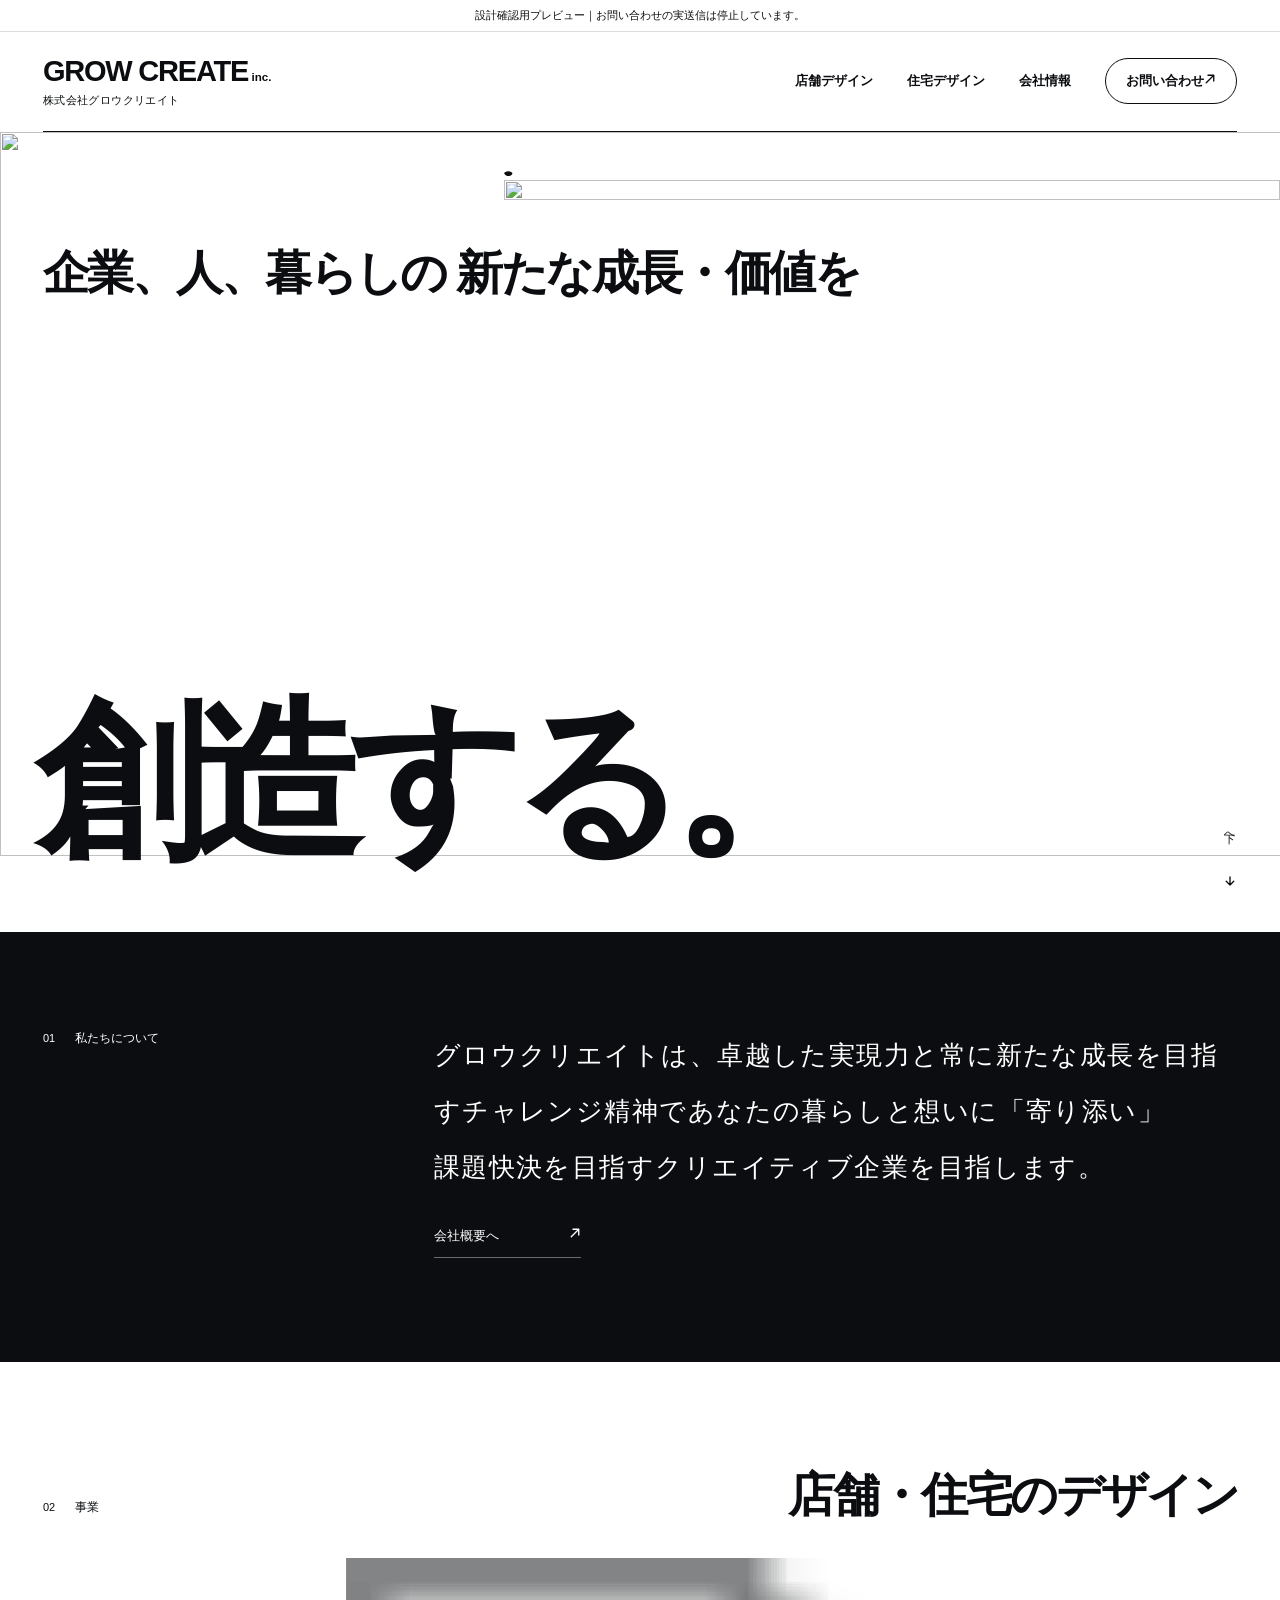
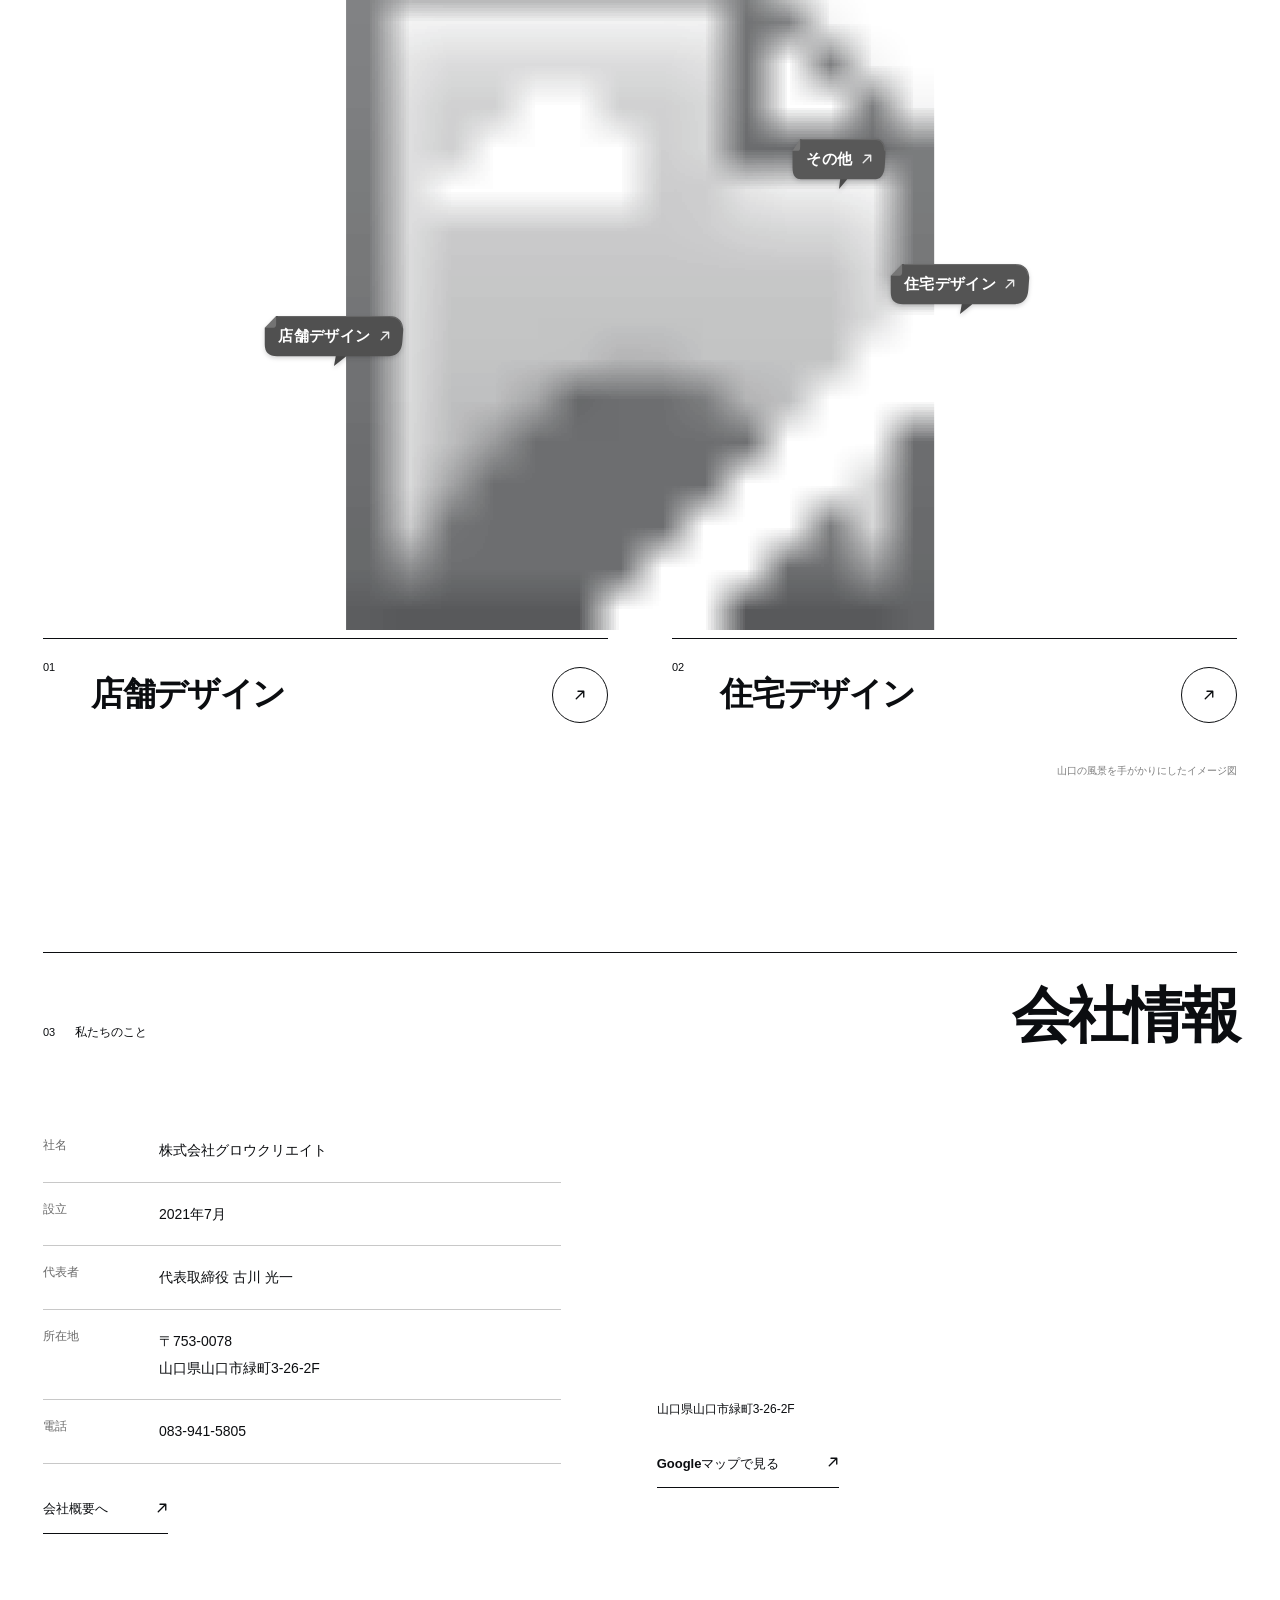
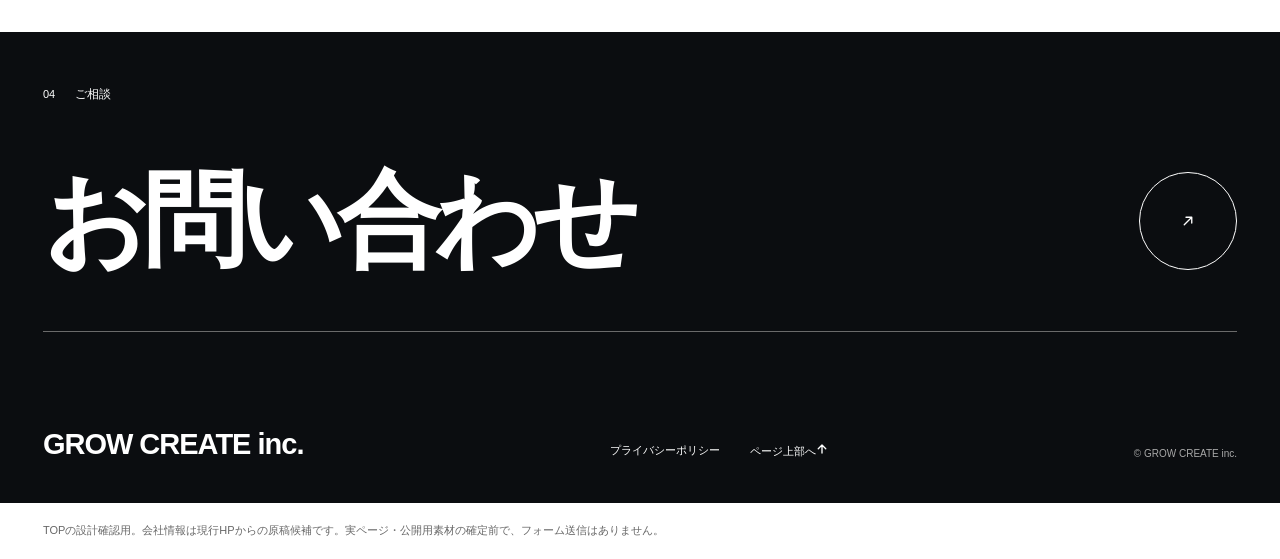
==== commit 1a17440a: "Update the store page order and preview arrows" ====
--- a/index.html
+++ b/index.html
@@ -46,29 +46,29 @@
 </style>
 <script>if(new URLSearchParams(location.search).has("still"))document.documentElement.dataset.heroStill="";</script>
 
-<link rel="preload" as="image" href="/grow-create-preview/assets/cb0645c09a-tree-sprout.webp" type="image/webp">
-<link rel="preload" as="image" href="/grow-create-preview/assets/21d3b3eab6-tree-young.webp" type="image/webp">
-<link rel="preload" as="image" href="/grow-create-preview/assets/ba4fdc6060-tree-developing.webp" type="image/webp">
-<link rel="preload" as="image" href="/grow-create-preview/assets/5671beee2c-tree-mature.webp" type="image/webp">
-<link rel="stylesheet" href="/grow-create-preview/assets/07adeafa26-revision-19-hero-growth.css">
-<link rel="stylesheet" href="/grow-create-preview/assets/b7acc8ae04-brand-palette.css?v=black-white20">
-<link rel="preload" as="image" href="/grow-create-preview/assets/84eee9524c-town-panorama.webp">
-<link rel="stylesheet" href="/grow-create-preview/assets/e4cb39671a-hero-story.css?v=36">
+<link rel="preload" as="image" href="/grow-create-preview/assets/abb3e11aa7-tree-sprout.webp" type="image/webp">
+<link rel="preload" as="image" href="/grow-create-preview/assets/c2842c5a44-tree-young.webp" type="image/webp">
+<link rel="preload" as="image" href="/grow-create-preview/assets/41252036ed-tree-developing.webp" type="image/webp">
+<link rel="preload" as="image" href="/grow-create-preview/assets/63dae43f25-tree-mature.webp" type="image/webp">
+<link rel="stylesheet" href="/grow-create-preview/assets/0131088811-revision-19-hero-growth.css">
+<link rel="stylesheet" href="/grow-create-preview/assets/265c5ebe3d-brand-palette.css?v=black-white20">
+<link rel="preload" as="image" href="/grow-create-preview/assets/445c9d514c-town-panorama.webp">
+<link rel="stylesheet" href="/grow-create-preview/assets/eec33d8dd3-hero-story.css?v=36">
 <script>
 if(!document.documentElement.hasAttribute('data-hero-still') && matchMedia('(prefers-reduced-motion: no-preference)').matches && typeof Element.prototype.animate==='function') {
   document.documentElement.dataset.heroStory='pending';
   window.__growStoryFallback36=setTimeout(()=>{if(document.documentElement.dataset.heroStory==='pending')document.documentElement.dataset.heroStory='still';},6000);
 }
 </script>
-<script type="module" src="/grow-create-preview/assets/cb8692fa7a-hero-story.js?v=36"></script>
-<link rel="preload" as="image" href="/grow-create-preview/assets/cb0645c09a-tree-sprout.webp"><link rel="preload" as="image" href="/grow-create-preview/assets/21d3b3eab6-tree-young.webp"><link rel="preload" as="image" href="/grow-create-preview/assets/ba4fdc6060-tree-developing.webp"><link rel="preload" as="image" href="/grow-create-preview/assets/5671beee2c-tree-mature.webp">
-<link rel="preload" as="image" href="/grow-create-preview/assets/58d7ea7a55-person-planting.webp" type="image/webp"><link rel="preload" as="image" href="/grow-create-preview/assets/9b9f84067e-person-watering.webp" type="image/webp"><link rel="preload" as="image" href="/grow-create-preview/assets/62824c1a84-person-watching.webp" type="image/webp"><link rel="preload" as="image" href="/grow-create-preview/assets/355be2de51-person-resting.webp" type="image/webp">
+<script type="module" src="/grow-create-preview/assets/3eb9be7a2a-hero-story.js?v=36"></script>
+<link rel="preload" as="image" href="/grow-create-preview/assets/abb3e11aa7-tree-sprout.webp"><link rel="preload" as="image" href="/grow-create-preview/assets/c2842c5a44-tree-young.webp"><link rel="preload" as="image" href="/grow-create-preview/assets/41252036ed-tree-developing.webp"><link rel="preload" as="image" href="/grow-create-preview/assets/63dae43f25-tree-mature.webp">
+<link rel="preload" as="image" href="/grow-create-preview/assets/8773b43955-person-planting.webp" type="image/webp"><link rel="preload" as="image" href="/grow-create-preview/assets/d24960bbab-person-watering.webp" type="image/webp"><link rel="preload" as="image" href="/grow-create-preview/assets/ac2da7b32e-person-watching.webp" type="image/webp"><link rel="preload" as="image" href="/grow-create-preview/assets/fe6f9a0fa8-person-resting.webp" type="image/webp">
 <style>.preview-map{display:block;width:100%;height:266px;border:0}.company-map .preview-map{height:340px}.preview-banner{margin:0;padding:7px 16px;border-bottom:1px solid #ddd;background:#fff;color:#0B0D10;font:11px/1.5 sans-serif;text-align:center}@media(max-width:600px){.preview-map,.company-map .preview-map{height:260px}}</style></head>
 <body><p class="preview-banner">設計確認用プレビュー｜お問い合わせの実送信は停止しています。</p>
 <a class="skip" href="#main">本文へ移動</a>
 <header class="site-header">
  <a class="brand" href="#main" aria-label="グロウクリエイト トップ"><strong>GROW CREATE<span style="font-size:.4em;letter-spacing:0"> inc.</span></strong><small>株式会社グロウクリエイト</small></a>
- <nav class="desktop-nav" aria-label="メインメニュー"><a href="/grow-create-preview/business.html">店舗デザイン</a><a href="/grow-create-preview/living.html">住宅デザイン</a><a href="/grow-create-preview/about2.html">会社情報</a><a href="/grow-create-preview/contact.html">お問い合わせ ↗</a></nav>
+ <nav class="desktop-nav" aria-label="メインメニュー"><a href="/grow-create-preview/business.html">店舗デザイン</a><a href="/grow-create-preview/living.html">住宅デザイン</a><a href="/grow-create-preview/about2.html">会社情報</a><a href="/grow-create-preview/contact.html">お問い合わせ<svg class="link-arrow" viewBox="0 0 12 12" width="12" height="12" aria-hidden="true" focusable="false"><path d="M2.25 9.75 9.75 2.25M4 2.25h5.75V8" fill="none" stroke="currentColor" stroke-width="1.35" stroke-linecap="round" stroke-linejoin="round"/></svg></a></nav>
  <button class="menu-button" aria-label="メニューを開く" aria-controls="menu" aria-expanded="false"><span></span><span></span></button>
 </header>
 <main id="main">
@@ -80,33 +80,33 @@
     </span>
     <span class="hero-verb" aria-hidden="true"><span class="hero-char" style="--char-delay: 1450ms">創</span><span class="hero-char" style="--char-delay: 1520ms">造</span><span class="hero-char" style="--char-delay: 1590ms">す</span><span class="hero-char" style="--char-delay: 1660ms">る</span><span class="hero-char" style="--char-delay: 1730ms">。</span></span>
   </h1>
-  <div class="hero-panorama" aria-hidden="true"><img src="/grow-create-preview/assets/84eee9524c-town-panorama.webp" width="2172" height="724" alt="" decoding="async"></div><figure class="hero-art" role="img" aria-label="紙の人物が種を植えて水をやり、育った木に寄り添う。成木の後ろで街が中央から左右へ現れる。"><svg class="hero-filter-defs" width="0" height="0" aria-hidden="true" focusable="false"><defs><filter id="paper-tree-tone" color-interpolation-filters="sRGB"><feColorMatrix in="SourceGraphic" type="saturate" values="0" result="neutral"/><feColorMatrix in="SourceGraphic" type="matrix" values="0 0 0 0 0  0 0 0 0 0  0 0 0 0 0  -3 6 -3 0 -.20" result="leaf-chroma"/><feComposite in="SourceGraphic" in2="leaf-chroma" operator="in" result="green-leaves"/><feMerge><feMergeNode in="neutral"/><feMergeNode in="green-leaves"/></feMerge></filter></defs></svg><div class="hero-raster-stage"><div class="hero-ground-shadow"></div><svg class="hero-seed" viewBox="606 1157 15 10" width="15" height="10" aria-hidden="true" style="left:48.32535885%;top:92.26475279%;width:1.19617225%;height:0.79744817%"><path d="M606 1162Q611 1157 619 1161Q621 1165 614 1167Q608 1167 606 1162Z" fill="#0B0D10"/></svg><div class="hero-tree-layer" data-tree-stage="sprout"><img src="/grow-create-preview/assets/cb0645c09a-tree-sprout.webp" width="1254" height="1254" alt="" decoding="async" style="top:-0.79744817%"></div><div class="hero-tree-layer" data-tree-stage="young"><img src="/grow-create-preview/assets/21d3b3eab6-tree-young.webp" width="1254" height="1254" alt="" decoding="async" style="top:-1.35566188%"></div><div class="hero-tree-layer" data-tree-stage="developing"><img src="/grow-create-preview/assets/ba4fdc6060-tree-developing.webp" width="1254" height="1254" alt="" decoding="async" style="top:-0.95693780%"></div><div class="hero-tree-layer" data-tree-stage="mature"><img src="/grow-create-preview/assets/5671beee2c-tree-mature.webp" width="1254" height="1254" alt="" decoding="async" style="top:-1.35566188%"></div><div class="hero-person-pose" data-paper-pose="planting" style="left:46.73046252%;top:63.97129187%;width:19.59808612%;height:29.39712919%"><img src="/grow-create-preview/assets/58d7ea7a55-person-planting.webp" width="1024" height="1536" alt="" decoding="async"></div><div class="hero-person-pose" data-paper-pose="watering" style="left:46.41148325%;top:64.58373206%;width:19.59808612%;height:29.39712919%"><img src="/grow-create-preview/assets/9b9f84067e-person-watering.webp" width="1024" height="1536" alt="" decoding="async"></div><div class="hero-person-pose" data-paper-pose="watching" style="left:48.64433812%;top:64.14354067%;width:19.59808612%;height:29.39712919%"><img src="/grow-create-preview/assets/62824c1a84-person-watching.webp" width="1024" height="1536" alt="" decoding="async"></div><div class="hero-person-pose" data-paper-pose="resting" style="left:48.48484848%;top:64.14354067%;width:19.59808612%;height:29.39712919%"><img src="/grow-create-preview/assets/355be2de51-person-resting.webp" width="1024" height="1536" alt="" decoding="async"></div></div></figure>
-  <a class="hero-scroll" href="#message">下へ<b aria-hidden="true">↓</b></a>
+  <div class="hero-panorama" aria-hidden="true"><img src="/grow-create-preview/assets/445c9d514c-town-panorama.webp" width="2172" height="724" alt="" decoding="async"></div><figure class="hero-art" role="img" aria-label="紙の人物が種を植えて水をやり、育った木に寄り添う。成木の後ろで街が中央から左右へ現れる。"><svg class="hero-filter-defs" width="0" height="0" aria-hidden="true" focusable="false"><defs><filter id="paper-tree-tone" color-interpolation-filters="sRGB"><feColorMatrix in="SourceGraphic" type="saturate" values="0" result="neutral"/><feColorMatrix in="SourceGraphic" type="matrix" values="0 0 0 0 0  0 0 0 0 0  0 0 0 0 0  -3 6 -3 0 -.20" result="leaf-chroma"/><feComposite in="SourceGraphic" in2="leaf-chroma" operator="in" result="green-leaves"/><feMerge><feMergeNode in="neutral"/><feMergeNode in="green-leaves"/></feMerge></filter></defs></svg><div class="hero-raster-stage"><div class="hero-ground-shadow"></div><svg class="hero-seed" viewBox="606 1157 15 10" width="15" height="10" aria-hidden="true" style="left:48.32535885%;top:92.26475279%;width:1.19617225%;height:0.79744817%"><path d="M606 1162Q611 1157 619 1161Q621 1165 614 1167Q608 1167 606 1162Z" fill="#0B0D10"/></svg><div class="hero-tree-layer" data-tree-stage="sprout"><img src="/grow-create-preview/assets/abb3e11aa7-tree-sprout.webp" width="1254" height="1254" alt="" decoding="async" style="top:-0.79744817%"></div><div class="hero-tree-layer" data-tree-stage="young"><img src="/grow-create-preview/assets/c2842c5a44-tree-young.webp" width="1254" height="1254" alt="" decoding="async" style="top:-1.35566188%"></div><div class="hero-tree-layer" data-tree-stage="developing"><img src="/grow-create-preview/assets/41252036ed-tree-developing.webp" width="1254" height="1254" alt="" decoding="async" style="top:-0.95693780%"></div><div class="hero-tree-layer" data-tree-stage="mature"><img src="/grow-create-preview/assets/63dae43f25-tree-mature.webp" width="1254" height="1254" alt="" decoding="async" style="top:-1.35566188%"></div><div class="hero-person-pose" data-paper-pose="planting" style="left:46.73046252%;top:63.97129187%;width:19.59808612%;height:29.39712919%"><img src="/grow-create-preview/assets/8773b43955-person-planting.webp" width="1024" height="1536" alt="" decoding="async"></div><div class="hero-person-pose" data-paper-pose="watering" style="left:46.41148325%;top:64.58373206%;width:19.59808612%;height:29.39712919%"><img src="/grow-create-preview/assets/d24960bbab-person-watering.webp" width="1024" height="1536" alt="" decoding="async"></div><div class="hero-person-pose" data-paper-pose="watching" style="left:48.64433812%;top:64.14354067%;width:19.59808612%;height:29.39712919%"><img src="/grow-create-preview/assets/ac2da7b32e-person-watching.webp" width="1024" height="1536" alt="" decoding="async"></div><div class="hero-person-pose" data-paper-pose="resting" style="left:48.48484848%;top:64.14354067%;width:19.59808612%;height:29.39712919%"><img src="/grow-create-preview/assets/fe6f9a0fa8-person-resting.webp" width="1024" height="1536" alt="" decoding="async"></div></div></figure>
+  <a class="hero-scroll" href="#message">下へ<b aria-hidden="true"><svg class="link-arrow" viewBox="0 0 12 12" width="12" height="12" aria-hidden="true" focusable="false"><path d="M6 2v8M2.25 6.25 6 10l3.75-3.75" fill="none" stroke="currentColor" stroke-width="1.35" stroke-linecap="round" stroke-linejoin="round"/></svg></b></a>
  </section>
  <section class="statement" id="message" aria-label="私たちについて">
   <p class="section-kicker"><span>01</span>私たちについて</p>
-  <div><p class="intro">グロウクリエイトは、卓越した実現力と常に新たな成長を目指すチャレンジ精神であなたの暮らしと想いに「寄り添い」<span style="white-space:nowrap">課題快決を目指す</span><span style="white-space:nowrap">クリエイティブ企業</span>を目指します。</p><a class="company-link" href="/grow-create-preview/about2.html">会社概要へ<span aria-hidden="true">↗</span></a></div>
+  <div><p class="intro">グロウクリエイトは、卓越した実現力と常に新たな成長を目指すチャレンジ精神であなたの暮らしと想いに「寄り添い」<span style="white-space:nowrap">課題快決を目指す</span><span style="white-space:nowrap">クリエイティブ企業</span>を目指します。</p><a class="company-link" href="/grow-create-preview/about2.html">会社概要へ<span aria-hidden="true"><svg class="link-arrow" viewBox="0 0 12 12" width="12" height="12" aria-hidden="true" focusable="false"><path d="M2.25 9.75 9.75 2.25M4 2.25h5.75V8" fill="none" stroke="currentColor" stroke-width="1.35" stroke-linecap="round" stroke-linejoin="round"/></svg></span></a></div>
  </section>
  <section class="town-section" aria-labelledby="town-title">
-  <div class="town-top"><div class="town-heading"><p class="section-kicker"><span>02</span>事業</p><h2 id="town-title">店舗・住宅の<br>デザイン</h2></div><figure class="town-art"><div class="town-canvas"><svg xmlns="http://www.w3.org/2000/svg" width="1672" height="941" viewBox="0 0 1672 941" data-projection="frontal-layered-paper" aria-hidden="true"><defs><image id="paper-town-art" href="/grow-create-preview/assets/319cdabb5a-town-art.png" width="1672" height="941"/><filter id="town-gray" color-interpolation-filters="sRGB">
+  <div class="town-top"><div class="town-heading"><p class="section-kicker"><span>02</span>事業</p><h2 id="town-title">店舗・住宅の<br>デザイン</h2></div><figure class="town-art"><div class="town-canvas"><svg xmlns="http://www.w3.org/2000/svg" width="1672" height="941" viewBox="0 0 1672 941" data-projection="frontal-layered-paper" aria-hidden="true"><defs><image id="paper-town-art" href="/grow-create-preview/assets/03791e236a-town-art.png" width="1672" height="941"/><filter id="town-gray" color-interpolation-filters="sRGB">
 <feColorMatrix type="saturate" values="0"/>
 <feComponentTransfer><feFuncR type="linear" slope="1.40" intercept="-.40"/><feFuncG type="linear" slope="1.40" intercept="-.40"/><feFuncB type="linear" slope="1.40" intercept="-.40"/></feComponentTransfer>
 <feComponentTransfer><feFuncR type="linear" slope=".956863" intercept=".043137"/><feFuncG type="linear" slope=".949020" intercept=".050980"/><feFuncB type="linear" slope=".937255" intercept=".062745"/></feComponentTransfer>
-</filter><path id="paper-shop-front" d="M244 561H669V629L657 632L661 695H658V852H237L236 831L229 819L222 814L218 802L201 792L187 787L174 780L160 778L145 768V696H139V672L151 631H155V613L176 615L181 600L202 607L210 586V577H244Z M592 783H645L657 863H648L637 797L627 861L579 867Z M664 644H706V651H691V664H710V745H664Z"/><path id="paper-shop-middle-left" d="M500 440H666L675 451L669 455V484L677 514L670 518V559H501V454Z"/><path id="paper-shop-middle-right" d="M861 495H1018L1037 506L1035 512L1042 520L1049 523L1056 530L1065 537L1063 543L1057 541V568L1045 572L1037 578L1029 580L1021 589L1016 599L1007 601L1001 596L992 593L984 596L979 602L972 605L970 613L961 620H874L871 604V569L861 565L864 550L859 538L861 520Z"/><path id="paper-home-front" d="M1090 616L1284 494L1573 670L1564 681H1539V773L1523 780L1516 790L1503 796L1491 804L1479 805L1465 810L1455 818L1442 824L1434 838H1399L1394 831L1388 824L1379 820L1372 814L1363 812L1358 807L1345 804L1333 806L1323 813L1318 821L1311 829L1304 835H1222L1219 823L1211 815L1203 810L1194 807L1183 809L1173 811L1164 806L1152 801L1141 799L1131 801L1121 804L1111 798L1100 794L1097 791L1105 780L1126 775L1141 762L1159 776L1179 765L1186 750V734L1182 720L1171 697L1158 674L1143 655L1124 643L1110 633Z"/><path id="paper-home-far-left" d="M57 440L99 395H186L256 440L251 446L242 444V478L232 478L224 484L215 486L205 490L193 483L179 478L165 471L150 467L142 456L125 451L111 451L94 443L76 443L69 448Z"/><path id="paper-home-middle-left" d="M235 452L280 423H419L451 457L447 462H438V488L434 496L437 521Q429 518 420 523Q405 522 400 534L388 539V559H378Q379 549 372 545Q372 539 362 536Q353 535 345 537Q343 530 337 527Q330 522 320 525L319 513Q315 502 306 497H301Q301 486 292 479Q284 469 272 471Q262 473 257 477L251 483L244 486V470L243 461Z"/><path id="paper-home-back-left" d="M340 394L405 349L473 355L517 394L513 400H501V425L491 429L483 440L468 447L449 446L433 437L419 423H354V400L345 403Z"/><path id="paper-home-middle-center" d="M717 453L773 422L879 424L911 453L907 458H901V474L888 473L875 480L862 492L850 494L841 485L829 485L819 494L810 504L802 519L798 549H741V505L736 500L743 491V458L726 460Z"/><path id="paper-facility-park-pavilion" d="M1032 336L1059 328L1187 326L1187 331L1190 335L1186 338L1176 339V351L1182 352V356L1186 357V361L1189 362V365L1193 366V369L1195 370V373L1198 375V380L1060 384L1033 367V353L1041 353V341L1032 342Z"/><path id="paper-facility-midrise" d="M646 252H706L713 258V272H734L746 284V294L743 292V389L735 391L727 393L720 396L716 400L709 403L704 409L697 415L691 422L688 428H614L613 421L609 417L601 411L598 406L589 405L587 400L581 397L575 393L566 392L559 390L555 388V371L559 367L560 362L565 357L563 353L568 348L564 343L563 338L559 332L555 326V312L552 311L554 303V285H555V272H646Z"/><path id="paper-facility-clock-school" d="M1361 305L1367 292H1461V269H1508L1519 278V289H1623L1636 305L1630 315L1616 316L1603 322L1597 332L1591 343L1580 344L1571 350L1563 358L1559 366H1521L1509 369H1483V352L1473 350L1463 345L1455 342L1444 339L1432 338L1415 337L1400 340L1389 345L1378 341L1371 327H1362Z"/><filter id="town-color-shop" color-interpolation-filters="sRGB"><feColorMatrix type="saturate" values="0"/><feComponentTransfer><feFuncR type="table" tableValues="0.062 0.17 0.34 0.65 0.99"/><feFuncG type="table" tableValues="0.14 0.31 0.49 0.76 0.995"/><feFuncB type="table" tableValues="0.115 0.264 0.415 0.693 0.957"/></feComponentTransfer></filter><clipPath id="town-shop-mask"><use href="#paper-shop-front" data-building="shop-front"/><use href="#paper-shop-middle-left" data-building="shop-middle-left"/><use href="#paper-shop-middle-right" data-building="shop-middle-right"/></clipPath><filter id="town-color-home" color-interpolation-filters="sRGB"><feColorMatrix type="saturate" values="0"/><feComponentTransfer><feFuncR type="table" tableValues="0.1 0.22 0.4 0.69 0.99"/><feFuncG type="table" tableValues="0.14 0.29 0.49 0.75 0.98"/><feFuncB type="table" tableValues="0.2 0.39 0.6 0.83 0.96"/></feComponentTransfer></filter><clipPath id="town-home-mask"><use href="#paper-home-front" data-building="home-front"/><use href="#paper-home-far-left" data-building="home-far-left"/><use href="#paper-home-middle-left" data-building="home-middle-left"/><use href="#paper-home-back-left" data-building="home-back-left"/><use href="#paper-home-middle-center" data-building="home-middle-center"/></clipPath><filter id="town-color-other" color-interpolation-filters="sRGB"><feColorMatrix type="saturate" values="0"/><feComponentTransfer><feFuncR type="table" tableValues="0.17 0.36 0.57 0.79 1"/><feFuncG type="table" tableValues="0.115 0.247 0.445 0.7 0.98"/><feFuncB type="table" tableValues="0.069 0.17 0.29 0.52 0.9"/></feComponentTransfer></filter><clipPath id="town-other-mask"><use href="#paper-facility-park-pavilion" data-building="facility-park-pavilion"/><use href="#paper-facility-midrise" data-building="facility-midrise"/><use href="#paper-facility-clock-school" data-building="facility-clock-school"/></clipPath></defs><use href="#paper-town-art" filter="url(#town-gray)" aria-hidden="true"/><g class="town-tint" data-tint="shop" opacity="0" clip-path="url(#town-shop-mask)"><use href="#paper-town-art" filter="url(#town-color-shop)"/></g><g class="town-tint" data-tint="home" opacity="0" clip-path="url(#town-home-mask)"><use href="#paper-town-art" filter="url(#town-color-home)"/></g><g class="town-tint" data-tint="other" opacity="0" clip-path="url(#town-other-mask)"><use href="#paper-town-art" filter="url(#town-color-other)"/></g><use class="town-hit" data-entry="shop" data-hit="shop-front" href="#paper-shop-front"/><use class="town-hit" data-entry="shop" data-hit="shop-middle-left" href="#paper-shop-middle-left"/><use class="town-hit" data-entry="shop" data-hit="shop-middle-right" href="#paper-shop-middle-right"/><use class="town-hit" data-entry="home" data-hit="home-front" href="#paper-home-front"/><use class="town-hit" data-entry="home" data-hit="home-far-left" href="#paper-home-far-left"/><use class="town-hit" data-entry="home" data-hit="home-middle-left" href="#paper-home-middle-left"/><use class="town-hit" data-entry="home" data-hit="home-back-left" href="#paper-home-back-left"/><use class="town-hit" data-entry="home" data-hit="home-middle-center" href="#paper-home-middle-center"/><use class="town-hit" data-entry="other" data-hit="facility-park-pavilion" href="#paper-facility-park-pavilion"/></svg><nav class="town-callouts" aria-label="街からサービスを選ぶ"><a class="town-bubble" data-entry="shop" data-route="/business" href="/grow-create-preview/business.html" style="--bubble-x:24.4%;--bubble-y:59.5%"><svg class="paper-bubble-shape" xmlns="http://www.w3.org/2000/svg" viewBox="0 0 160 54" preserveAspectRatio="none" aria-hidden="true" focusable="false"><path class="paper-bubble-face" d="M14 2H143Q158 2 159 16L158 28Q157 42 143 43H94L80 53L82 43H15Q1 43 1 31V14Z"/><path fill="#fff" opacity=".20" d="M14 2L1 14H11Q14 14 14 10Z"/><path fill="#000" opacity=".14" d="M94 43H82L80 53Z"/><path fill="none" stroke="#fff" stroke-opacity=".22" stroke-width=".65" d="M16 2.6H143Q156 2.6 158 14"/></svg><span>店舗デザイン</span><span class="bubble-arrow" aria-hidden="true">↗</span></a><a class="town-bubble" data-entry="home" data-route="/living" href="/grow-create-preview/living.html" style="--bubble-x:76.8%;--bubble-y:51.8%"><svg class="paper-bubble-shape" xmlns="http://www.w3.org/2000/svg" viewBox="0 0 160 54" preserveAspectRatio="none" aria-hidden="true" focusable="false"><path class="paper-bubble-face" d="M14 2H143Q158 2 159 16L158 28Q157 42 143 43H94L80 53L82 43H15Q1 43 1 31V14Z"/><path fill="#fff" opacity=".20" d="M14 2L1 14H11Q14 14 14 10Z"/><path fill="#000" opacity=".14" d="M94 43H82L80 53Z"/><path fill="none" stroke="#fff" stroke-opacity=".22" stroke-width=".65" d="M16 2.6H143Q156 2.6 158 14"/></svg><span>住宅デザイン</span><span class="bubble-arrow" aria-hidden="true">↗</span></a><a class="town-bubble" data-entry="other" data-route="/business#other-services" href="/grow-create-preview/business.html#other-services" style="--bubble-x:66.7%;--bubble-y:33.2%"><svg class="paper-bubble-shape" xmlns="http://www.w3.org/2000/svg" viewBox="0 0 160 54" preserveAspectRatio="none" aria-hidden="true" focusable="false"><path class="paper-bubble-face" d="M14 2H143Q158 2 159 16L158 28Q157 42 143 43H94L80 53L82 43H15Q1 43 1 31V14Z"/><path fill="#fff" opacity=".20" d="M14 2L1 14H11Q14 14 14 10Z"/><path fill="#000" opacity=".14" d="M94 43H82L80 53Z"/><path fill="none" stroke="#fff" stroke-opacity=".22" stroke-width=".65" d="M16 2.6H143Q156 2.6 158 14"/></svg><span>その他</span><span class="bubble-arrow" aria-hidden="true">↗</span></a></nav></div></figure></div>
-  <nav class="service-links" aria-label="サービスへの入口"><a class="service-link" data-entry="shop" href="/grow-create-preview/business.html"><span class="number">01</span><span class="name">店舗デザイン</span><span class="arrow" aria-hidden="true">↗</span></a><a class="service-link" data-entry="home" href="/grow-create-preview/living.html"><span class="number">02</span><span class="name">住宅デザイン</span><span class="arrow" aria-hidden="true">↗</span></a></nav>
+</filter><path id="paper-shop-front" d="M244 561H669V629L657 632L661 695H658V852H237L236 831L229 819L222 814L218 802L201 792L187 787L174 780L160 778L145 768V696H139V672L151 631H155V613L176 615L181 600L202 607L210 586V577H244Z M592 783H645L657 863H648L637 797L627 861L579 867Z M664 644H706V651H691V664H710V745H664Z"/><path id="paper-shop-middle-left" d="M500 440H666L675 451L669 455V484L677 514L670 518V559H501V454Z"/><path id="paper-shop-middle-right" d="M861 495H1018L1037 506L1035 512L1042 520L1049 523L1056 530L1065 537L1063 543L1057 541V568L1045 572L1037 578L1029 580L1021 589L1016 599L1007 601L1001 596L992 593L984 596L979 602L972 605L970 613L961 620H874L871 604V569L861 565L864 550L859 538L861 520Z"/><path id="paper-home-front" d="M1090 616L1284 494L1573 670L1564 681H1539V773L1523 780L1516 790L1503 796L1491 804L1479 805L1465 810L1455 818L1442 824L1434 838H1399L1394 831L1388 824L1379 820L1372 814L1363 812L1358 807L1345 804L1333 806L1323 813L1318 821L1311 829L1304 835H1222L1219 823L1211 815L1203 810L1194 807L1183 809L1173 811L1164 806L1152 801L1141 799L1131 801L1121 804L1111 798L1100 794L1097 791L1105 780L1126 775L1141 762L1159 776L1179 765L1186 750V734L1182 720L1171 697L1158 674L1143 655L1124 643L1110 633Z"/><path id="paper-home-far-left" d="M57 440L99 395H186L256 440L251 446L242 444V478L232 478L224 484L215 486L205 490L193 483L179 478L165 471L150 467L142 456L125 451L111 451L94 443L76 443L69 448Z"/><path id="paper-home-middle-left" d="M235 452L280 423H419L451 457L447 462H438V488L434 496L437 521Q429 518 420 523Q405 522 400 534L388 539V559H378Q379 549 372 545Q372 539 362 536Q353 535 345 537Q343 530 337 527Q330 522 320 525L319 513Q315 502 306 497H301Q301 486 292 479Q284 469 272 471Q262 473 257 477L251 483L244 486V470L243 461Z"/><path id="paper-home-back-left" d="M340 394L405 349L473 355L517 394L513 400H501V425L491 429L483 440L468 447L449 446L433 437L419 423H354V400L345 403Z"/><path id="paper-home-middle-center" d="M717 453L773 422L879 424L911 453L907 458H901V474L888 473L875 480L862 492L850 494L841 485L829 485L819 494L810 504L802 519L798 549H741V505L736 500L743 491V458L726 460Z"/><path id="paper-facility-park-pavilion" d="M1032 336L1059 328L1187 326L1187 331L1190 335L1186 338L1176 339V351L1182 352V356L1186 357V361L1189 362V365L1193 366V369L1195 370V373L1198 375V380L1060 384L1033 367V353L1041 353V341L1032 342Z"/><path id="paper-facility-midrise" d="M646 252H706L713 258V272H734L746 284V294L743 292V389L735 391L727 393L720 396L716 400L709 403L704 409L697 415L691 422L688 428H614L613 421L609 417L601 411L598 406L589 405L587 400L581 397L575 393L566 392L559 390L555 388V371L559 367L560 362L565 357L563 353L568 348L564 343L563 338L559 332L555 326V312L552 311L554 303V285H555V272H646Z"/><path id="paper-facility-clock-school" d="M1361 305L1367 292H1461V269H1508L1519 278V289H1623L1636 305L1630 315L1616 316L1603 322L1597 332L1591 343L1580 344L1571 350L1563 358L1559 366H1521L1509 369H1483V352L1473 350L1463 345L1455 342L1444 339L1432 338L1415 337L1400 340L1389 345L1378 341L1371 327H1362Z"/><filter id="town-color-shop" color-interpolation-filters="sRGB"><feColorMatrix type="saturate" values="0"/><feComponentTransfer><feFuncR type="table" tableValues="0.062 0.17 0.34 0.65 0.99"/><feFuncG type="table" tableValues="0.14 0.31 0.49 0.76 0.995"/><feFuncB type="table" tableValues="0.115 0.264 0.415 0.693 0.957"/></feComponentTransfer></filter><clipPath id="town-shop-mask"><use href="#paper-shop-front" data-building="shop-front"/><use href="#paper-shop-middle-left" data-building="shop-middle-left"/><use href="#paper-shop-middle-right" data-building="shop-middle-right"/></clipPath><filter id="town-color-home" color-interpolation-filters="sRGB"><feColorMatrix type="saturate" values="0"/><feComponentTransfer><feFuncR type="table" tableValues="0.1 0.22 0.4 0.69 0.99"/><feFuncG type="table" tableValues="0.14 0.29 0.49 0.75 0.98"/><feFuncB type="table" tableValues="0.2 0.39 0.6 0.83 0.96"/></feComponentTransfer></filter><clipPath id="town-home-mask"><use href="#paper-home-front" data-building="home-front"/><use href="#paper-home-far-left" data-building="home-far-left"/><use href="#paper-home-middle-left" data-building="home-middle-left"/><use href="#paper-home-back-left" data-building="home-back-left"/><use href="#paper-home-middle-center" data-building="home-middle-center"/></clipPath><filter id="town-color-other" color-interpolation-filters="sRGB"><feColorMatrix type="saturate" values="0"/><feComponentTransfer><feFuncR type="table" tableValues="0.17 0.36 0.57 0.79 1"/><feFuncG type="table" tableValues="0.115 0.247 0.445 0.7 0.98"/><feFuncB type="table" tableValues="0.069 0.17 0.29 0.52 0.9"/></feComponentTransfer></filter><clipPath id="town-other-mask"><use href="#paper-facility-park-pavilion" data-building="facility-park-pavilion"/><use href="#paper-facility-midrise" data-building="facility-midrise"/><use href="#paper-facility-clock-school" data-building="facility-clock-school"/></clipPath></defs><use href="#paper-town-art" filter="url(#town-gray)" aria-hidden="true"/><g class="town-tint" data-tint="shop" opacity="0" clip-path="url(#town-shop-mask)"><use href="#paper-town-art" filter="url(#town-color-shop)"/></g><g class="town-tint" data-tint="home" opacity="0" clip-path="url(#town-home-mask)"><use href="#paper-town-art" filter="url(#town-color-home)"/></g><g class="town-tint" data-tint="other" opacity="0" clip-path="url(#town-other-mask)"><use href="#paper-town-art" filter="url(#town-color-other)"/></g><use class="town-hit" data-entry="shop" data-hit="shop-front" href="#paper-shop-front"/><use class="town-hit" data-entry="shop" data-hit="shop-middle-left" href="#paper-shop-middle-left"/><use class="town-hit" data-entry="shop" data-hit="shop-middle-right" href="#paper-shop-middle-right"/><use class="town-hit" data-entry="home" data-hit="home-front" href="#paper-home-front"/><use class="town-hit" data-entry="home" data-hit="home-far-left" href="#paper-home-far-left"/><use class="town-hit" data-entry="home" data-hit="home-middle-left" href="#paper-home-middle-left"/><use class="town-hit" data-entry="home" data-hit="home-back-left" href="#paper-home-back-left"/><use class="town-hit" data-entry="home" data-hit="home-middle-center" href="#paper-home-middle-center"/><use class="town-hit" data-entry="other" data-hit="facility-park-pavilion" href="#paper-facility-park-pavilion"/></svg><nav class="town-callouts" aria-label="街からサービスを選ぶ"><a class="town-bubble" data-entry="shop" data-route="/business" href="/grow-create-preview/business.html" style="--bubble-x:24.4%;--bubble-y:59.5%"><svg class="paper-bubble-shape" xmlns="http://www.w3.org/2000/svg" viewBox="0 0 160 54" preserveAspectRatio="none" aria-hidden="true" focusable="false"><path class="paper-bubble-face" d="M14 2H143Q158 2 159 16L158 28Q157 42 143 43H94L80 53L82 43H15Q1 43 1 31V14Z"/><path fill="#fff" opacity=".20" d="M14 2L1 14H11Q14 14 14 10Z"/><path fill="#000" opacity=".14" d="M94 43H82L80 53Z"/><path fill="none" stroke="#fff" stroke-opacity=".22" stroke-width=".65" d="M16 2.6H143Q156 2.6 158 14"/></svg><span>店舗デザイン</span><span class="bubble-arrow" aria-hidden="true"><svg class="link-arrow" viewBox="0 0 12 12" width="12" height="12" aria-hidden="true" focusable="false"><path d="M2.25 9.75 9.75 2.25M4 2.25h5.75V8" fill="none" stroke="currentColor" stroke-width="1.35" stroke-linecap="round" stroke-linejoin="round"/></svg></span></a><a class="town-bubble" data-entry="home" data-route="/living" href="/grow-create-preview/living.html" style="--bubble-x:76.8%;--bubble-y:51.8%"><svg class="paper-bubble-shape" xmlns="http://www.w3.org/2000/svg" viewBox="0 0 160 54" preserveAspectRatio="none" aria-hidden="true" focusable="false"><path class="paper-bubble-face" d="M14 2H143Q158 2 159 16L158 28Q157 42 143 43H94L80 53L82 43H15Q1 43 1 31V14Z"/><path fill="#fff" opacity=".20" d="M14 2L1 14H11Q14 14 14 10Z"/><path fill="#000" opacity=".14" d="M94 43H82L80 53Z"/><path fill="none" stroke="#fff" stroke-opacity=".22" stroke-width=".65" d="M16 2.6H143Q156 2.6 158 14"/></svg><span>住宅デザイン</span><span class="bubble-arrow" aria-hidden="true"><svg class="link-arrow" viewBox="0 0 12 12" width="12" height="12" aria-hidden="true" focusable="false"><path d="M2.25 9.75 9.75 2.25M4 2.25h5.75V8" fill="none" stroke="currentColor" stroke-width="1.35" stroke-linecap="round" stroke-linejoin="round"/></svg></span></a><a class="town-bubble" data-entry="other" data-route="/business#other-services" href="/grow-create-preview/business.html#other-services" style="--bubble-x:66.7%;--bubble-y:33.2%"><svg class="paper-bubble-shape" xmlns="http://www.w3.org/2000/svg" viewBox="0 0 160 54" preserveAspectRatio="none" aria-hidden="true" focusable="false"><path class="paper-bubble-face" d="M14 2H143Q158 2 159 16L158 28Q157 42 143 43H94L80 53L82 43H15Q1 43 1 31V14Z"/><path fill="#fff" opacity=".20" d="M14 2L1 14H11Q14 14 14 10Z"/><path fill="#000" opacity=".14" d="M94 43H82L80 53Z"/><path fill="none" stroke="#fff" stroke-opacity=".22" stroke-width=".65" d="M16 2.6H143Q156 2.6 158 14"/></svg><span>その他</span><span class="bubble-arrow" aria-hidden="true"><svg class="link-arrow" viewBox="0 0 12 12" width="12" height="12" aria-hidden="true" focusable="false"><path d="M2.25 9.75 9.75 2.25M4 2.25h5.75V8" fill="none" stroke="currentColor" stroke-width="1.35" stroke-linecap="round" stroke-linejoin="round"/></svg></span></a></nav></div></figure></div>
+  <nav class="service-links" aria-label="サービスへの入口"><a class="service-link" data-entry="shop" href="/grow-create-preview/business.html"><span class="number">01</span><span class="name">店舗デザイン</span><span class="arrow" aria-hidden="true"><svg class="link-arrow" viewBox="0 0 12 12" width="12" height="12" aria-hidden="true" focusable="false"><path d="M2.25 9.75 9.75 2.25M4 2.25h5.75V8" fill="none" stroke="currentColor" stroke-width="1.35" stroke-linecap="round" stroke-linejoin="round"/></svg></span></a><a class="service-link" data-entry="home" href="/grow-create-preview/living.html"><span class="number">02</span><span class="name">住宅デザイン</span><span class="arrow" aria-hidden="true"><svg class="link-arrow" viewBox="0 0 12 12" width="12" height="12" aria-hidden="true" focusable="false"><path d="M2.25 9.75 9.75 2.25M4 2.25h5.75V8" fill="none" stroke="currentColor" stroke-width="1.35" stroke-linecap="round" stroke-linejoin="round"/></svg></span></a></nav>
   <p class="town-caption">山口の風景を手がかりにしたイメージ図</p>
  </section>
  <section class="company" id="company" aria-labelledby="company-title">
   <div class="company-heading"><p class="section-kicker"><span>03</span>私たちのこと</p><h2 id="company-title">会社情報</h2></div>
-  <div class="company-grid"><div><dl class="facts"><div><dt>社名</dt><dd>株式会社グロウクリエイト</dd></div><div><dt>設立</dt><dd>2021年7月</dd></div><div><dt>代表者</dt><dd>代表取締役 古川 光一</dd></div><div><dt>所在地</dt><dd>〒753-0078<br>山口県山口市緑町3-26-2F</dd></div><div><dt>電話</dt><dd>083-941-5805</dd></div></dl><a class="plain-link" href="/grow-create-preview/about2.html">会社概要へ<span aria-hidden="true">↗</span></a></div>
-  <div class="location"><figure class="location-map" id="map-review" aria-label="会社所在地図"><iframe class="preview-map" title="株式会社グロウクリエイトの所在地図" src="https://www.google.com/maps/embed?pb=!1m18!1m12!1m3!1d3301.055361827427!2d131.4662356!3d34.1705022!2m3!1f0!2f0!3f0!3m2!1i1024!2i768!4f13.1!3m3!1m2!1s0x3544973e829bfea9%3A0xa14be6cd78d0cb7!2z5qCq5byP5Lya56S-44Kw44Ot44Km44Kv44Oq44Ko44Kk44OI!5e0!3m2!1sja!2sjp!4v1794127076171!5m2!1sja!2sjp" loading="lazy" referrerpolicy="strict-origin-when-cross-origin" allowfullscreen></iframe></figure><p class="map-caption">山口県山口市緑町3-26-2F</p><a class="plain-link" href="https://www.google.com/maps/search/?api=1&amp;query=%E6%A0%AA%E5%BC%8F%E4%BC%9A%E7%A4%BE%E3%82%B0%E3%83%AD%E3%82%A6%E3%82%AF%E3%83%AA%E3%82%A8%E3%82%A4%E3%83%88%20%E5%B1%B1%E5%8F%A3" target="_blank" rel="noopener noreferrer">Googleマップで見る<span aria-hidden="true">↗</span></a></div></div>
+  <div class="company-grid"><div><dl class="facts"><div><dt>社名</dt><dd>株式会社グロウクリエイト</dd></div><div><dt>設立</dt><dd>2021年7月</dd></div><div><dt>代表者</dt><dd>代表取締役 古川 光一</dd></div><div><dt>所在地</dt><dd>〒753-0078<br>山口県山口市緑町3-26-2F</dd></div><div><dt>電話</dt><dd>083-941-5805</dd></div></dl><a class="plain-link" href="/grow-create-preview/about2.html">会社概要へ<span aria-hidden="true"><svg class="link-arrow" viewBox="0 0 12 12" width="12" height="12" aria-hidden="true" focusable="false"><path d="M2.25 9.75 9.75 2.25M4 2.25h5.75V8" fill="none" stroke="currentColor" stroke-width="1.35" stroke-linecap="round" stroke-linejoin="round"/></svg></span></a></div>
+  <div class="location"><figure class="location-map" id="map-review" aria-label="会社所在地図"><iframe class="preview-map" title="株式会社グロウクリエイトの所在地図" src="https://www.google.com/maps/embed?pb=!1m18!1m12!1m3!1d3301.055361827427!2d131.4662356!3d34.1705022!2m3!1f0!2f0!3f0!3m2!1i1024!2i768!4f13.1!3m3!1m2!1s0x3544973e829bfea9%3A0xa14be6cd78d0cb7!2z5qCq5byP5Lya56S-44Kw44Ot44Km44Kv44Oq44Ko44Kk44OI!5e0!3m2!1sja!2sjp!4v1794127076171!5m2!1sja!2sjp" loading="lazy" referrerpolicy="strict-origin-when-cross-origin" allowfullscreen></iframe></figure><p class="map-caption">山口県山口市緑町3-26-2F</p><a class="plain-link" href="https://www.google.com/maps/search/?api=1&amp;query=%E6%A0%AA%E5%BC%8F%E4%BC%9A%E7%A4%BE%E3%82%B0%E3%83%AD%E3%82%A6%E3%82%AF%E3%83%AA%E3%82%A8%E3%82%A4%E3%83%88%20%E5%B1%B1%E5%8F%A3" target="_blank" rel="noopener noreferrer">Googleマップで見る<span aria-hidden="true"><svg class="link-arrow" viewBox="0 0 12 12" width="12" height="12" aria-hidden="true" focusable="false"><path d="M2.25 9.75 9.75 2.25M4 2.25h5.75V8" fill="none" stroke="currentColor" stroke-width="1.35" stroke-linecap="round" stroke-linejoin="round"/></svg></span></a></div></div>
  </section>
- <section class="contact" aria-labelledby="contact-title"><p class="section-kicker"><span>04</span>ご相談</p><a class="contact-link" href="/grow-create-preview/contact.html"><h2 id="contact-title">お問い合わせ</h2><span class="arrow" aria-hidden="true">↗</span></a></section>
+ <section class="contact" aria-labelledby="contact-title"><p class="section-kicker"><span>04</span>ご相談</p><a class="contact-link" href="/grow-create-preview/contact.html"><h2 id="contact-title">お問い合わせ</h2><span class="arrow" aria-hidden="true"><svg class="link-arrow" viewBox="0 0 12 12" width="12" height="12" aria-hidden="true" focusable="false"><path d="M2.25 9.75 9.75 2.25M4 2.25h5.75V8" fill="none" stroke="currentColor" stroke-width="1.35" stroke-linecap="round" stroke-linejoin="round"/></svg></span></a></section>
 </main>
-<footer class="site-footer"><p class="footer-brand">GROW CREATE inc.</p><nav class="footer-links" aria-label="フッター"><a href="/grow-create-preview/privacy.html">プライバシーポリシー</a><a href="#main">ページ上部へ ↑</a></nav><small class="copyright">© GROW CREATE inc.</small></footer>
+<footer class="site-footer"><p class="footer-brand">GROW CREATE inc.</p><nav class="footer-links" aria-label="フッター"><a href="/grow-create-preview/privacy.html">プライバシーポリシー</a><a href="#main">ページ上部へ<svg class="link-arrow" viewBox="0 0 12 12" width="12" height="12" aria-hidden="true" focusable="false"><path d="M6 10V2M2.25 5.75 6 2l3.75 3.75" fill="none" stroke="currentColor" stroke-width="1.35" stroke-linecap="round" stroke-linejoin="round"/></svg></a></nav><small class="copyright">© GROW CREATE inc.</small></footer>
 <aside class="review-note">TOPの設計確認用。会社情報は現行HPからの原稿候補です。実ページ・公開用素材の確定前で、フォーム送信はありません。</aside>
 <output class="review-status" aria-live="polite"></output>
-<dialog id="menu" aria-label="メニュー"><button class="menu-close" aria-label="メニューを閉じる">×</button><nav><a href="/grow-create-preview/business.html">店舗デザイン ↗</a><a href="/grow-create-preview/living.html">住宅デザイン ↗</a><a href="/grow-create-preview/about2.html" data-close-menu>会社情報 ↓</a><a href="/grow-create-preview/contact.html">お問い合わせ ↗</a></nav></dialog>
+<dialog id="menu" aria-label="メニュー"><button class="menu-close" aria-label="メニューを閉じる">×</button><nav><a href="/grow-create-preview/business.html">店舗デザイン<svg class="link-arrow" viewBox="0 0 12 12" width="12" height="12" aria-hidden="true" focusable="false"><path d="M2.25 9.75 9.75 2.25M4 2.25h5.75V8" fill="none" stroke="currentColor" stroke-width="1.35" stroke-linecap="round" stroke-linejoin="round"/></svg></a><a href="/grow-create-preview/living.html">住宅デザイン<svg class="link-arrow" viewBox="0 0 12 12" width="12" height="12" aria-hidden="true" focusable="false"><path d="M2.25 9.75 9.75 2.25M4 2.25h5.75V8" fill="none" stroke="currentColor" stroke-width="1.35" stroke-linecap="round" stroke-linejoin="round"/></svg></a><a href="/grow-create-preview/about2.html" data-close-menu>会社情報<svg class="link-arrow" viewBox="0 0 12 12" width="12" height="12" aria-hidden="true" focusable="false"><path d="M6 2v8M2.25 6.25 6 10l3.75-3.75" fill="none" stroke="currentColor" stroke-width="1.35" stroke-linecap="round" stroke-linejoin="round"/></svg></a><a href="/grow-create-preview/contact.html">お問い合わせ<svg class="link-arrow" viewBox="0 0 12 12" width="12" height="12" aria-hidden="true" focusable="false"><path d="M2.25 9.75 9.75 2.25M4 2.25h5.75V8" fill="none" stroke="currentColor" stroke-width="1.35" stroke-linecap="round" stroke-linejoin="round"/></svg></a></nav></dialog>
 <script>
 const menu=document.querySelector('#menu'),openMenu=document.querySelector('.menu-button'),closeMenu=document.querySelector('.menu-close'),status=document.querySelector('.review-status');
 openMenu.addEventListener('click',()=>{menu.showModal();openMenu.setAttribute('aria-expanded','true')});
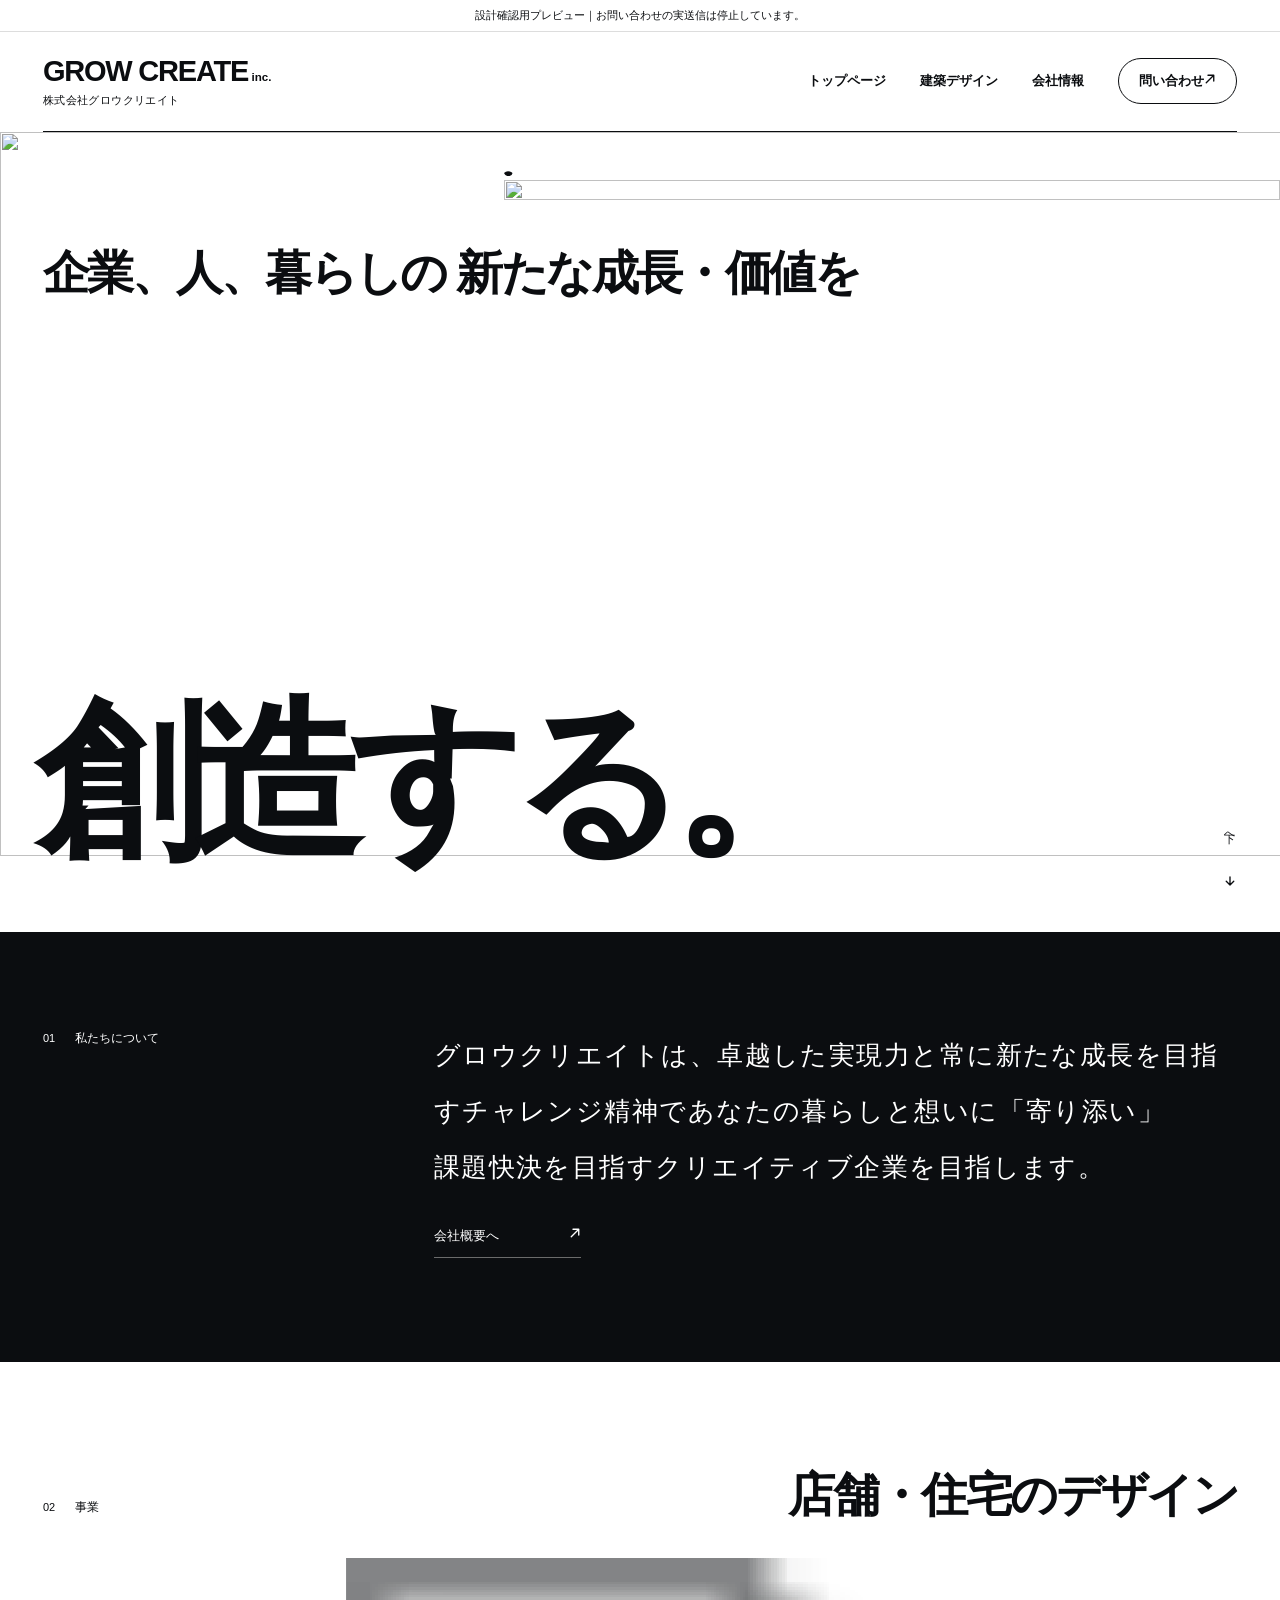
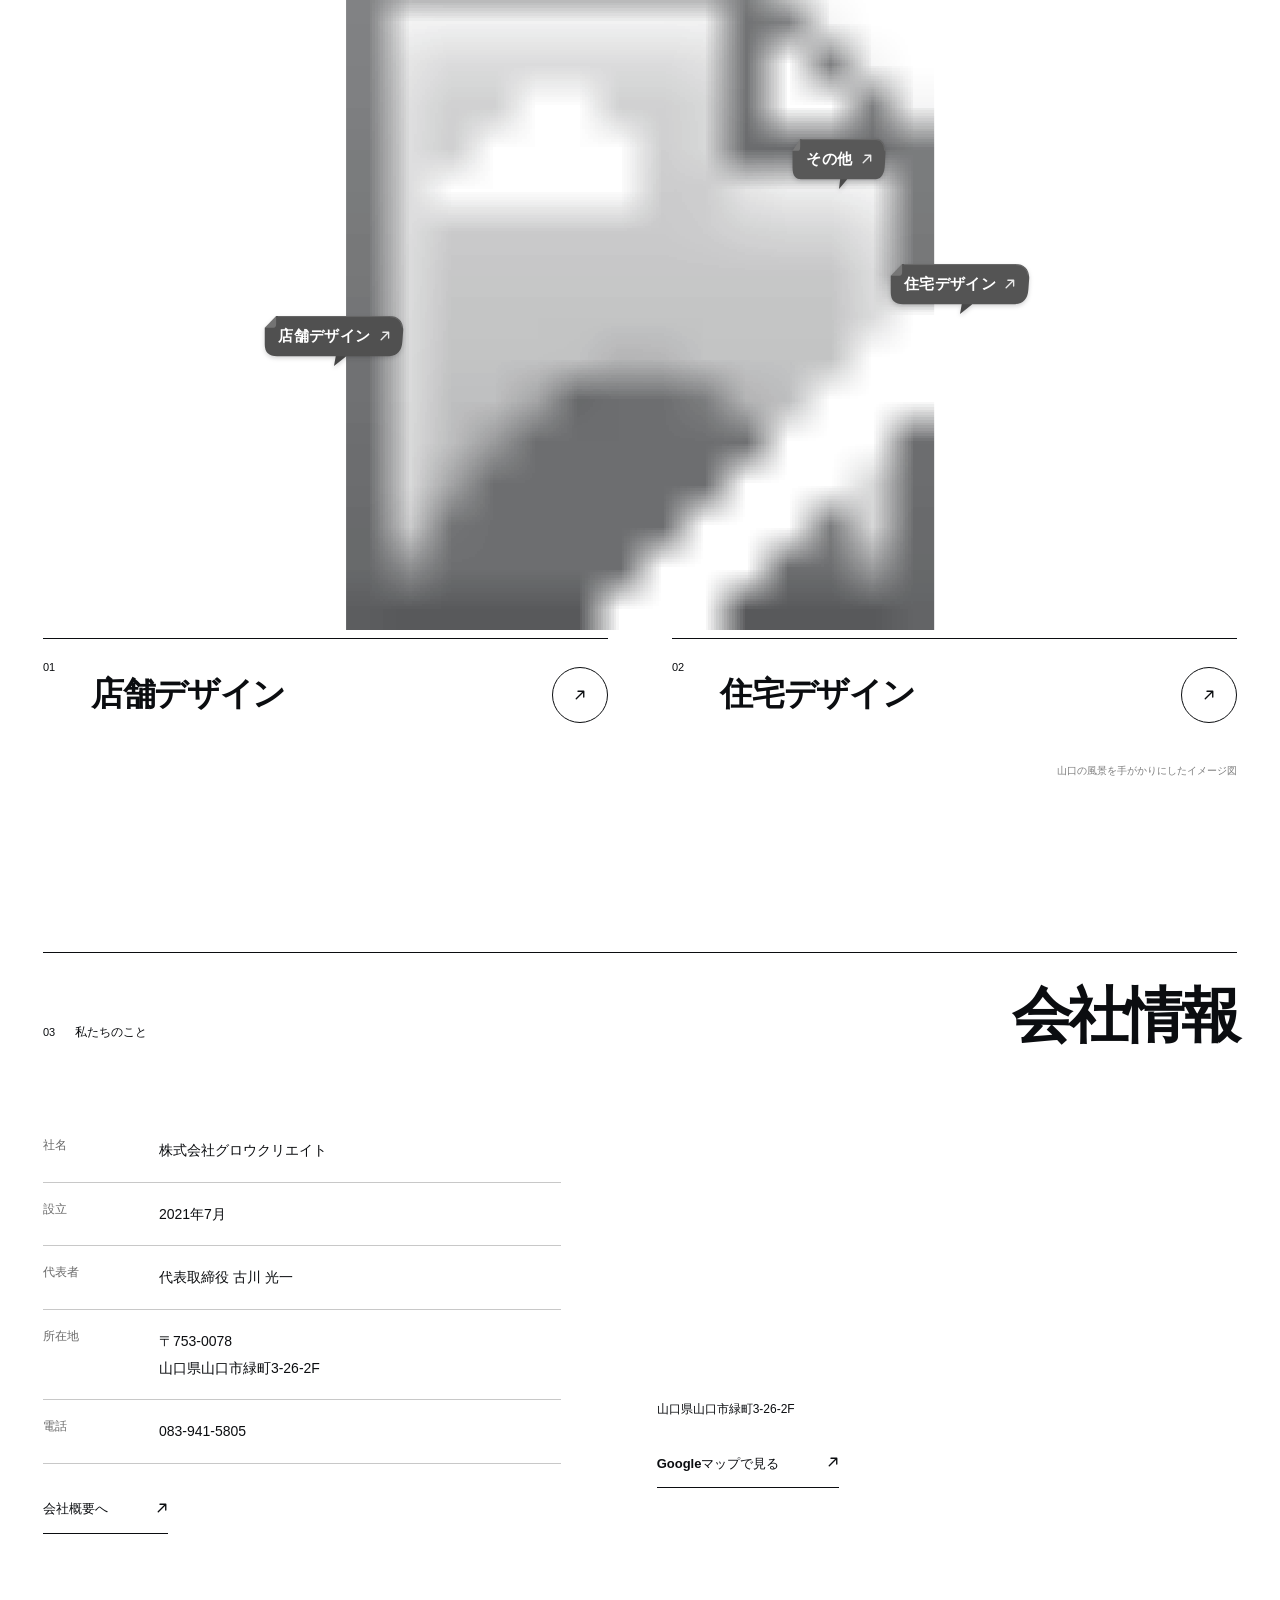
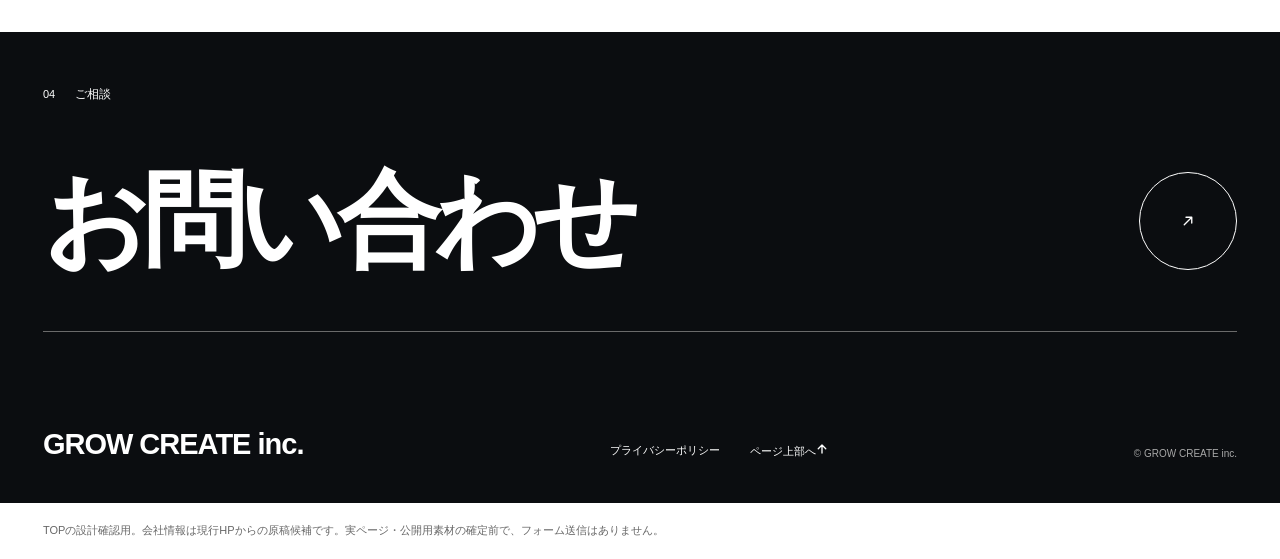
==== commit d998b837: "Publish architecture design navigation and consultation examples" ====
--- a/index.html
+++ b/index.html
@@ -46,29 +46,29 @@
 </style>
 <script>if(new URLSearchParams(location.search).has("still"))document.documentElement.dataset.heroStill="";</script>
 
-<link rel="preload" as="image" href="/grow-create-preview/assets/abb3e11aa7-tree-sprout.webp" type="image/webp">
-<link rel="preload" as="image" href="/grow-create-preview/assets/c2842c5a44-tree-young.webp" type="image/webp">
-<link rel="preload" as="image" href="/grow-create-preview/assets/41252036ed-tree-developing.webp" type="image/webp">
-<link rel="preload" as="image" href="/grow-create-preview/assets/63dae43f25-tree-mature.webp" type="image/webp">
-<link rel="stylesheet" href="/grow-create-preview/assets/0131088811-revision-19-hero-growth.css">
-<link rel="stylesheet" href="/grow-create-preview/assets/265c5ebe3d-brand-palette.css?v=black-white20">
-<link rel="preload" as="image" href="/grow-create-preview/assets/445c9d514c-town-panorama.webp">
-<link rel="stylesheet" href="/grow-create-preview/assets/eec33d8dd3-hero-story.css?v=36">
+<link rel="preload" as="image" href="/grow-create-preview/assets/42232dae2e-tree-sprout.webp" type="image/webp">
+<link rel="preload" as="image" href="/grow-create-preview/assets/73586eae09-tree-young.webp" type="image/webp">
+<link rel="preload" as="image" href="/grow-create-preview/assets/23d1f7609e-tree-developing.webp" type="image/webp">
+<link rel="preload" as="image" href="/grow-create-preview/assets/8eef60973a-tree-mature.webp" type="image/webp">
+<link rel="stylesheet" href="/grow-create-preview/assets/fde868b7a1-revision-19-hero-growth.css">
+<link rel="stylesheet" href="/grow-create-preview/assets/8534e5fbf9-brand-palette.css?v=black-white20">
+<link rel="preload" as="image" href="/grow-create-preview/assets/941bc0f8b7-town-panorama.webp">
+<link rel="stylesheet" href="/grow-create-preview/assets/5684c21428-hero-story.css?v=36">
 <script>
 if(!document.documentElement.hasAttribute('data-hero-still') && matchMedia('(prefers-reduced-motion: no-preference)').matches && typeof Element.prototype.animate==='function') {
   document.documentElement.dataset.heroStory='pending';
   window.__growStoryFallback36=setTimeout(()=>{if(document.documentElement.dataset.heroStory==='pending')document.documentElement.dataset.heroStory='still';},6000);
 }
 </script>
-<script type="module" src="/grow-create-preview/assets/3eb9be7a2a-hero-story.js?v=36"></script>
-<link rel="preload" as="image" href="/grow-create-preview/assets/abb3e11aa7-tree-sprout.webp"><link rel="preload" as="image" href="/grow-create-preview/assets/c2842c5a44-tree-young.webp"><link rel="preload" as="image" href="/grow-create-preview/assets/41252036ed-tree-developing.webp"><link rel="preload" as="image" href="/grow-create-preview/assets/63dae43f25-tree-mature.webp">
-<link rel="preload" as="image" href="/grow-create-preview/assets/8773b43955-person-planting.webp" type="image/webp"><link rel="preload" as="image" href="/grow-create-preview/assets/d24960bbab-person-watering.webp" type="image/webp"><link rel="preload" as="image" href="/grow-create-preview/assets/ac2da7b32e-person-watching.webp" type="image/webp"><link rel="preload" as="image" href="/grow-create-preview/assets/fe6f9a0fa8-person-resting.webp" type="image/webp">
+<script type="module" src="/grow-create-preview/assets/dc941cc6e1-hero-story.js?v=36"></script>
+<link rel="preload" as="image" href="/grow-create-preview/assets/42232dae2e-tree-sprout.webp"><link rel="preload" as="image" href="/grow-create-preview/assets/73586eae09-tree-young.webp"><link rel="preload" as="image" href="/grow-create-preview/assets/23d1f7609e-tree-developing.webp"><link rel="preload" as="image" href="/grow-create-preview/assets/8eef60973a-tree-mature.webp">
+<link rel="preload" as="image" href="/grow-create-preview/assets/22b875bc66-person-planting.webp" type="image/webp"><link rel="preload" as="image" href="/grow-create-preview/assets/f76ddc01ef-person-watering.webp" type="image/webp"><link rel="preload" as="image" href="/grow-create-preview/assets/c10f9dbf65-person-watching.webp" type="image/webp"><link rel="preload" as="image" href="/grow-create-preview/assets/45dda2b71f-person-resting.webp" type="image/webp">
 <style>.preview-map{display:block;width:100%;height:266px;border:0}.company-map .preview-map{height:340px}.preview-banner{margin:0;padding:7px 16px;border-bottom:1px solid #ddd;background:#fff;color:#0B0D10;font:11px/1.5 sans-serif;text-align:center}@media(max-width:600px){.preview-map,.company-map .preview-map{height:260px}}</style></head>
 <body><p class="preview-banner">設計確認用プレビュー｜お問い合わせの実送信は停止しています。</p>
 <a class="skip" href="#main">本文へ移動</a>
 <header class="site-header">
  <a class="brand" href="#main" aria-label="グロウクリエイト トップ"><strong>GROW CREATE<span style="font-size:.4em;letter-spacing:0"> inc.</span></strong><small>株式会社グロウクリエイト</small></a>
- <nav class="desktop-nav" aria-label="メインメニュー"><a href="/grow-create-preview/business.html">店舗デザイン</a><a href="/grow-create-preview/living.html">住宅デザイン</a><a href="/grow-create-preview/about2.html">会社情報</a><a href="/grow-create-preview/contact.html">お問い合わせ<svg class="link-arrow" viewBox="0 0 12 12" width="12" height="12" aria-hidden="true" focusable="false"><path d="M2.25 9.75 9.75 2.25M4 2.25h5.75V8" fill="none" stroke="currentColor" stroke-width="1.35" stroke-linecap="round" stroke-linejoin="round"/></svg></a></nav>
+ <nav class="desktop-nav" aria-label="メインメニュー"><a href="/grow-create-preview/index.html" aria-current="page">トップページ</a><a href="/grow-create-preview/architecture.html">建築デザイン</a><a href="/grow-create-preview/about2.html">会社情報</a><a href="/grow-create-preview/contact.html">問い合わせ<svg class="link-arrow" viewBox="0 0 12 12" width="12" height="12" aria-hidden="true" focusable="false"><path d="M2.25 9.75 9.75 2.25M4 2.25h5.75V8" fill="none" stroke="currentColor" stroke-width="1.35" stroke-linecap="round" stroke-linejoin="round"/></svg></a></nav>
  <button class="menu-button" aria-label="メニューを開く" aria-controls="menu" aria-expanded="false"><span></span><span></span></button>
 </header>
 <main id="main">
@@ -80,7 +80,7 @@
     </span>
     <span class="hero-verb" aria-hidden="true"><span class="hero-char" style="--char-delay: 1450ms">創</span><span class="hero-char" style="--char-delay: 1520ms">造</span><span class="hero-char" style="--char-delay: 1590ms">す</span><span class="hero-char" style="--char-delay: 1660ms">る</span><span class="hero-char" style="--char-delay: 1730ms">。</span></span>
   </h1>
-  <div class="hero-panorama" aria-hidden="true"><img src="/grow-create-preview/assets/445c9d514c-town-panorama.webp" width="2172" height="724" alt="" decoding="async"></div><figure class="hero-art" role="img" aria-label="紙の人物が種を植えて水をやり、育った木に寄り添う。成木の後ろで街が中央から左右へ現れる。"><svg class="hero-filter-defs" width="0" height="0" aria-hidden="true" focusable="false"><defs><filter id="paper-tree-tone" color-interpolation-filters="sRGB"><feColorMatrix in="SourceGraphic" type="saturate" values="0" result="neutral"/><feColorMatrix in="SourceGraphic" type="matrix" values="0 0 0 0 0  0 0 0 0 0  0 0 0 0 0  -3 6 -3 0 -.20" result="leaf-chroma"/><feComposite in="SourceGraphic" in2="leaf-chroma" operator="in" result="green-leaves"/><feMerge><feMergeNode in="neutral"/><feMergeNode in="green-leaves"/></feMerge></filter></defs></svg><div class="hero-raster-stage"><div class="hero-ground-shadow"></div><svg class="hero-seed" viewBox="606 1157 15 10" width="15" height="10" aria-hidden="true" style="left:48.32535885%;top:92.26475279%;width:1.19617225%;height:0.79744817%"><path d="M606 1162Q611 1157 619 1161Q621 1165 614 1167Q608 1167 606 1162Z" fill="#0B0D10"/></svg><div class="hero-tree-layer" data-tree-stage="sprout"><img src="/grow-create-preview/assets/abb3e11aa7-tree-sprout.webp" width="1254" height="1254" alt="" decoding="async" style="top:-0.79744817%"></div><div class="hero-tree-layer" data-tree-stage="young"><img src="/grow-create-preview/assets/c2842c5a44-tree-young.webp" width="1254" height="1254" alt="" decoding="async" style="top:-1.35566188%"></div><div class="hero-tree-layer" data-tree-stage="developing"><img src="/grow-create-preview/assets/41252036ed-tree-developing.webp" width="1254" height="1254" alt="" decoding="async" style="top:-0.95693780%"></div><div class="hero-tree-layer" data-tree-stage="mature"><img src="/grow-create-preview/assets/63dae43f25-tree-mature.webp" width="1254" height="1254" alt="" decoding="async" style="top:-1.35566188%"></div><div class="hero-person-pose" data-paper-pose="planting" style="left:46.73046252%;top:63.97129187%;width:19.59808612%;height:29.39712919%"><img src="/grow-create-preview/assets/8773b43955-person-planting.webp" width="1024" height="1536" alt="" decoding="async"></div><div class="hero-person-pose" data-paper-pose="watering" style="left:46.41148325%;top:64.58373206%;width:19.59808612%;height:29.39712919%"><img src="/grow-create-preview/assets/d24960bbab-person-watering.webp" width="1024" height="1536" alt="" decoding="async"></div><div class="hero-person-pose" data-paper-pose="watching" style="left:48.64433812%;top:64.14354067%;width:19.59808612%;height:29.39712919%"><img src="/grow-create-preview/assets/ac2da7b32e-person-watching.webp" width="1024" height="1536" alt="" decoding="async"></div><div class="hero-person-pose" data-paper-pose="resting" style="left:48.48484848%;top:64.14354067%;width:19.59808612%;height:29.39712919%"><img src="/grow-create-preview/assets/fe6f9a0fa8-person-resting.webp" width="1024" height="1536" alt="" decoding="async"></div></div></figure>
+  <div class="hero-panorama" aria-hidden="true"><img src="/grow-create-preview/assets/941bc0f8b7-town-panorama.webp" width="2172" height="724" alt="" decoding="async"></div><figure class="hero-art" role="img" aria-label="紙の人物が種を植えて水をやり、育った木に寄り添う。成木の後ろで街が中央から左右へ現れる。"><svg class="hero-filter-defs" width="0" height="0" aria-hidden="true" focusable="false"><defs><filter id="paper-tree-tone" color-interpolation-filters="sRGB"><feColorMatrix in="SourceGraphic" type="saturate" values="0" result="neutral"/><feColorMatrix in="SourceGraphic" type="matrix" values="0 0 0 0 0  0 0 0 0 0  0 0 0 0 0  -3 6 -3 0 -.20" result="leaf-chroma"/><feComposite in="SourceGraphic" in2="leaf-chroma" operator="in" result="green-leaves"/><feMerge><feMergeNode in="neutral"/><feMergeNode in="green-leaves"/></feMerge></filter></defs></svg><div class="hero-raster-stage"><div class="hero-ground-shadow"></div><svg class="hero-seed" viewBox="606 1157 15 10" width="15" height="10" aria-hidden="true" style="left:48.32535885%;top:92.26475279%;width:1.19617225%;height:0.79744817%"><path d="M606 1162Q611 1157 619 1161Q621 1165 614 1167Q608 1167 606 1162Z" fill="#0B0D10"/></svg><div class="hero-tree-layer" data-tree-stage="sprout"><img src="/grow-create-preview/assets/42232dae2e-tree-sprout.webp" width="1254" height="1254" alt="" decoding="async" style="top:-0.79744817%"></div><div class="hero-tree-layer" data-tree-stage="young"><img src="/grow-create-preview/assets/73586eae09-tree-young.webp" width="1254" height="1254" alt="" decoding="async" style="top:-1.35566188%"></div><div class="hero-tree-layer" data-tree-stage="developing"><img src="/grow-create-preview/assets/23d1f7609e-tree-developing.webp" width="1254" height="1254" alt="" decoding="async" style="top:-0.95693780%"></div><div class="hero-tree-layer" data-tree-stage="mature"><img src="/grow-create-preview/assets/8eef60973a-tree-mature.webp" width="1254" height="1254" alt="" decoding="async" style="top:-1.35566188%"></div><div class="hero-person-pose" data-paper-pose="planting" style="left:46.73046252%;top:63.97129187%;width:19.59808612%;height:29.39712919%"><img src="/grow-create-preview/assets/22b875bc66-person-planting.webp" width="1024" height="1536" alt="" decoding="async"></div><div class="hero-person-pose" data-paper-pose="watering" style="left:46.41148325%;top:64.58373206%;width:19.59808612%;height:29.39712919%"><img src="/grow-create-preview/assets/f76ddc01ef-person-watering.webp" width="1024" height="1536" alt="" decoding="async"></div><div class="hero-person-pose" data-paper-pose="watching" style="left:48.64433812%;top:64.14354067%;width:19.59808612%;height:29.39712919%"><img src="/grow-create-preview/assets/c10f9dbf65-person-watching.webp" width="1024" height="1536" alt="" decoding="async"></div><div class="hero-person-pose" data-paper-pose="resting" style="left:48.48484848%;top:64.14354067%;width:19.59808612%;height:29.39712919%"><img src="/grow-create-preview/assets/45dda2b71f-person-resting.webp" width="1024" height="1536" alt="" decoding="async"></div></div></figure>
   <a class="hero-scroll" href="#message">下へ<b aria-hidden="true"><svg class="link-arrow" viewBox="0 0 12 12" width="12" height="12" aria-hidden="true" focusable="false"><path d="M6 2v8M2.25 6.25 6 10l3.75-3.75" fill="none" stroke="currentColor" stroke-width="1.35" stroke-linecap="round" stroke-linejoin="round"/></svg></b></a>
  </section>
  <section class="statement" id="message" aria-label="私たちについて">
@@ -88,11 +88,11 @@
   <div><p class="intro">グロウクリエイトは、卓越した実現力と常に新たな成長を目指すチャレンジ精神であなたの暮らしと想いに「寄り添い」<span style="white-space:nowrap">課題快決を目指す</span><span style="white-space:nowrap">クリエイティブ企業</span>を目指します。</p><a class="company-link" href="/grow-create-preview/about2.html">会社概要へ<span aria-hidden="true"><svg class="link-arrow" viewBox="0 0 12 12" width="12" height="12" aria-hidden="true" focusable="false"><path d="M2.25 9.75 9.75 2.25M4 2.25h5.75V8" fill="none" stroke="currentColor" stroke-width="1.35" stroke-linecap="round" stroke-linejoin="round"/></svg></span></a></div>
  </section>
  <section class="town-section" aria-labelledby="town-title">
-  <div class="town-top"><div class="town-heading"><p class="section-kicker"><span>02</span>事業</p><h2 id="town-title">店舗・住宅の<br>デザイン</h2></div><figure class="town-art"><div class="town-canvas"><svg xmlns="http://www.w3.org/2000/svg" width="1672" height="941" viewBox="0 0 1672 941" data-projection="frontal-layered-paper" aria-hidden="true"><defs><image id="paper-town-art" href="/grow-create-preview/assets/03791e236a-town-art.png" width="1672" height="941"/><filter id="town-gray" color-interpolation-filters="sRGB">
+  <div class="town-top"><div class="town-heading"><p class="section-kicker"><span>02</span>事業</p><h2 id="town-title">店舗・住宅の<br>デザイン</h2></div><figure class="town-art"><div class="town-canvas"><svg xmlns="http://www.w3.org/2000/svg" width="1672" height="941" viewBox="0 0 1672 941" data-projection="frontal-layered-paper" aria-hidden="true"><defs><image id="paper-town-art" href="/grow-create-preview/assets/e9059fa700-town-art.png" width="1672" height="941"/><filter id="town-gray" color-interpolation-filters="sRGB">
 <feColorMatrix type="saturate" values="0"/>
 <feComponentTransfer><feFuncR type="linear" slope="1.40" intercept="-.40"/><feFuncG type="linear" slope="1.40" intercept="-.40"/><feFuncB type="linear" slope="1.40" intercept="-.40"/></feComponentTransfer>
 <feComponentTransfer><feFuncR type="linear" slope=".956863" intercept=".043137"/><feFuncG type="linear" slope=".949020" intercept=".050980"/><feFuncB type="linear" slope=".937255" intercept=".062745"/></feComponentTransfer>
-</filter><path id="paper-shop-front" d="M244 561H669V629L657 632L661 695H658V852H237L236 831L229 819L222 814L218 802L201 792L187 787L174 780L160 778L145 768V696H139V672L151 631H155V613L176 615L181 600L202 607L210 586V577H244Z M592 783H645L657 863H648L637 797L627 861L579 867Z M664 644H706V651H691V664H710V745H664Z"/><path id="paper-shop-middle-left" d="M500 440H666L675 451L669 455V484L677 514L670 518V559H501V454Z"/><path id="paper-shop-middle-right" d="M861 495H1018L1037 506L1035 512L1042 520L1049 523L1056 530L1065 537L1063 543L1057 541V568L1045 572L1037 578L1029 580L1021 589L1016 599L1007 601L1001 596L992 593L984 596L979 602L972 605L970 613L961 620H874L871 604V569L861 565L864 550L859 538L861 520Z"/><path id="paper-home-front" d="M1090 616L1284 494L1573 670L1564 681H1539V773L1523 780L1516 790L1503 796L1491 804L1479 805L1465 810L1455 818L1442 824L1434 838H1399L1394 831L1388 824L1379 820L1372 814L1363 812L1358 807L1345 804L1333 806L1323 813L1318 821L1311 829L1304 835H1222L1219 823L1211 815L1203 810L1194 807L1183 809L1173 811L1164 806L1152 801L1141 799L1131 801L1121 804L1111 798L1100 794L1097 791L1105 780L1126 775L1141 762L1159 776L1179 765L1186 750V734L1182 720L1171 697L1158 674L1143 655L1124 643L1110 633Z"/><path id="paper-home-far-left" d="M57 440L99 395H186L256 440L251 446L242 444V478L232 478L224 484L215 486L205 490L193 483L179 478L165 471L150 467L142 456L125 451L111 451L94 443L76 443L69 448Z"/><path id="paper-home-middle-left" d="M235 452L280 423H419L451 457L447 462H438V488L434 496L437 521Q429 518 420 523Q405 522 400 534L388 539V559H378Q379 549 372 545Q372 539 362 536Q353 535 345 537Q343 530 337 527Q330 522 320 525L319 513Q315 502 306 497H301Q301 486 292 479Q284 469 272 471Q262 473 257 477L251 483L244 486V470L243 461Z"/><path id="paper-home-back-left" d="M340 394L405 349L473 355L517 394L513 400H501V425L491 429L483 440L468 447L449 446L433 437L419 423H354V400L345 403Z"/><path id="paper-home-middle-center" d="M717 453L773 422L879 424L911 453L907 458H901V474L888 473L875 480L862 492L850 494L841 485L829 485L819 494L810 504L802 519L798 549H741V505L736 500L743 491V458L726 460Z"/><path id="paper-facility-park-pavilion" d="M1032 336L1059 328L1187 326L1187 331L1190 335L1186 338L1176 339V351L1182 352V356L1186 357V361L1189 362V365L1193 366V369L1195 370V373L1198 375V380L1060 384L1033 367V353L1041 353V341L1032 342Z"/><path id="paper-facility-midrise" d="M646 252H706L713 258V272H734L746 284V294L743 292V389L735 391L727 393L720 396L716 400L709 403L704 409L697 415L691 422L688 428H614L613 421L609 417L601 411L598 406L589 405L587 400L581 397L575 393L566 392L559 390L555 388V371L559 367L560 362L565 357L563 353L568 348L564 343L563 338L559 332L555 326V312L552 311L554 303V285H555V272H646Z"/><path id="paper-facility-clock-school" d="M1361 305L1367 292H1461V269H1508L1519 278V289H1623L1636 305L1630 315L1616 316L1603 322L1597 332L1591 343L1580 344L1571 350L1563 358L1559 366H1521L1509 369H1483V352L1473 350L1463 345L1455 342L1444 339L1432 338L1415 337L1400 340L1389 345L1378 341L1371 327H1362Z"/><filter id="town-color-shop" color-interpolation-filters="sRGB"><feColorMatrix type="saturate" values="0"/><feComponentTransfer><feFuncR type="table" tableValues="0.062 0.17 0.34 0.65 0.99"/><feFuncG type="table" tableValues="0.14 0.31 0.49 0.76 0.995"/><feFuncB type="table" tableValues="0.115 0.264 0.415 0.693 0.957"/></feComponentTransfer></filter><clipPath id="town-shop-mask"><use href="#paper-shop-front" data-building="shop-front"/><use href="#paper-shop-middle-left" data-building="shop-middle-left"/><use href="#paper-shop-middle-right" data-building="shop-middle-right"/></clipPath><filter id="town-color-home" color-interpolation-filters="sRGB"><feColorMatrix type="saturate" values="0"/><feComponentTransfer><feFuncR type="table" tableValues="0.1 0.22 0.4 0.69 0.99"/><feFuncG type="table" tableValues="0.14 0.29 0.49 0.75 0.98"/><feFuncB type="table" tableValues="0.2 0.39 0.6 0.83 0.96"/></feComponentTransfer></filter><clipPath id="town-home-mask"><use href="#paper-home-front" data-building="home-front"/><use href="#paper-home-far-left" data-building="home-far-left"/><use href="#paper-home-middle-left" data-building="home-middle-left"/><use href="#paper-home-back-left" data-building="home-back-left"/><use href="#paper-home-middle-center" data-building="home-middle-center"/></clipPath><filter id="town-color-other" color-interpolation-filters="sRGB"><feColorMatrix type="saturate" values="0"/><feComponentTransfer><feFuncR type="table" tableValues="0.17 0.36 0.57 0.79 1"/><feFuncG type="table" tableValues="0.115 0.247 0.445 0.7 0.98"/><feFuncB type="table" tableValues="0.069 0.17 0.29 0.52 0.9"/></feComponentTransfer></filter><clipPath id="town-other-mask"><use href="#paper-facility-park-pavilion" data-building="facility-park-pavilion"/><use href="#paper-facility-midrise" data-building="facility-midrise"/><use href="#paper-facility-clock-school" data-building="facility-clock-school"/></clipPath></defs><use href="#paper-town-art" filter="url(#town-gray)" aria-hidden="true"/><g class="town-tint" data-tint="shop" opacity="0" clip-path="url(#town-shop-mask)"><use href="#paper-town-art" filter="url(#town-color-shop)"/></g><g class="town-tint" data-tint="home" opacity="0" clip-path="url(#town-home-mask)"><use href="#paper-town-art" filter="url(#town-color-home)"/></g><g class="town-tint" data-tint="other" opacity="0" clip-path="url(#town-other-mask)"><use href="#paper-town-art" filter="url(#town-color-other)"/></g><use class="town-hit" data-entry="shop" data-hit="shop-front" href="#paper-shop-front"/><use class="town-hit" data-entry="shop" data-hit="shop-middle-left" href="#paper-shop-middle-left"/><use class="town-hit" data-entry="shop" data-hit="shop-middle-right" href="#paper-shop-middle-right"/><use class="town-hit" data-entry="home" data-hit="home-front" href="#paper-home-front"/><use class="town-hit" data-entry="home" data-hit="home-far-left" href="#paper-home-far-left"/><use class="town-hit" data-entry="home" data-hit="home-middle-left" href="#paper-home-middle-left"/><use class="town-hit" data-entry="home" data-hit="home-back-left" href="#paper-home-back-left"/><use class="town-hit" data-entry="home" data-hit="home-middle-center" href="#paper-home-middle-center"/><use class="town-hit" data-entry="other" data-hit="facility-park-pavilion" href="#paper-facility-park-pavilion"/></svg><nav class="town-callouts" aria-label="街からサービスを選ぶ"><a class="town-bubble" data-entry="shop" data-route="/business" href="/grow-create-preview/business.html" style="--bubble-x:24.4%;--bubble-y:59.5%"><svg class="paper-bubble-shape" xmlns="http://www.w3.org/2000/svg" viewBox="0 0 160 54" preserveAspectRatio="none" aria-hidden="true" focusable="false"><path class="paper-bubble-face" d="M14 2H143Q158 2 159 16L158 28Q157 42 143 43H94L80 53L82 43H15Q1 43 1 31V14Z"/><path fill="#fff" opacity=".20" d="M14 2L1 14H11Q14 14 14 10Z"/><path fill="#000" opacity=".14" d="M94 43H82L80 53Z"/><path fill="none" stroke="#fff" stroke-opacity=".22" stroke-width=".65" d="M16 2.6H143Q156 2.6 158 14"/></svg><span>店舗デザイン</span><span class="bubble-arrow" aria-hidden="true"><svg class="link-arrow" viewBox="0 0 12 12" width="12" height="12" aria-hidden="true" focusable="false"><path d="M2.25 9.75 9.75 2.25M4 2.25h5.75V8" fill="none" stroke="currentColor" stroke-width="1.35" stroke-linecap="round" stroke-linejoin="round"/></svg></span></a><a class="town-bubble" data-entry="home" data-route="/living" href="/grow-create-preview/living.html" style="--bubble-x:76.8%;--bubble-y:51.8%"><svg class="paper-bubble-shape" xmlns="http://www.w3.org/2000/svg" viewBox="0 0 160 54" preserveAspectRatio="none" aria-hidden="true" focusable="false"><path class="paper-bubble-face" d="M14 2H143Q158 2 159 16L158 28Q157 42 143 43H94L80 53L82 43H15Q1 43 1 31V14Z"/><path fill="#fff" opacity=".20" d="M14 2L1 14H11Q14 14 14 10Z"/><path fill="#000" opacity=".14" d="M94 43H82L80 53Z"/><path fill="none" stroke="#fff" stroke-opacity=".22" stroke-width=".65" d="M16 2.6H143Q156 2.6 158 14"/></svg><span>住宅デザイン</span><span class="bubble-arrow" aria-hidden="true"><svg class="link-arrow" viewBox="0 0 12 12" width="12" height="12" aria-hidden="true" focusable="false"><path d="M2.25 9.75 9.75 2.25M4 2.25h5.75V8" fill="none" stroke="currentColor" stroke-width="1.35" stroke-linecap="round" stroke-linejoin="round"/></svg></span></a><a class="town-bubble" data-entry="other" data-route="/business#other-services" href="/grow-create-preview/business.html#other-services" style="--bubble-x:66.7%;--bubble-y:33.2%"><svg class="paper-bubble-shape" xmlns="http://www.w3.org/2000/svg" viewBox="0 0 160 54" preserveAspectRatio="none" aria-hidden="true" focusable="false"><path class="paper-bubble-face" d="M14 2H143Q158 2 159 16L158 28Q157 42 143 43H94L80 53L82 43H15Q1 43 1 31V14Z"/><path fill="#fff" opacity=".20" d="M14 2L1 14H11Q14 14 14 10Z"/><path fill="#000" opacity=".14" d="M94 43H82L80 53Z"/><path fill="none" stroke="#fff" stroke-opacity=".22" stroke-width=".65" d="M16 2.6H143Q156 2.6 158 14"/></svg><span>その他</span><span class="bubble-arrow" aria-hidden="true"><svg class="link-arrow" viewBox="0 0 12 12" width="12" height="12" aria-hidden="true" focusable="false"><path d="M2.25 9.75 9.75 2.25M4 2.25h5.75V8" fill="none" stroke="currentColor" stroke-width="1.35" stroke-linecap="round" stroke-linejoin="round"/></svg></span></a></nav></div></figure></div>
+</filter><path id="paper-shop-front" d="M244 561H669V629L657 632L661 695H658V852H237L236 831L229 819L222 814L218 802L201 792L187 787L174 780L160 778L145 768V696H139V672L151 631H155V613L176 615L181 600L202 607L210 586V577H244Z M592 783H645L657 863H648L637 797L627 861L579 867Z M664 644H706V651H691V664H710V745H664Z"/><path id="paper-shop-middle-left" d="M500 440H666L675 451L669 455V484L677 514L670 518V559H501V454Z"/><path id="paper-shop-middle-right" d="M861 495H1018L1037 506L1035 512L1042 520L1049 523L1056 530L1065 537L1063 543L1057 541V568L1045 572L1037 578L1029 580L1021 589L1016 599L1007 601L1001 596L992 593L984 596L979 602L972 605L970 613L961 620H874L871 604V569L861 565L864 550L859 538L861 520Z"/><path id="paper-home-front" d="M1090 616L1284 494L1573 670L1564 681H1539V773L1523 780L1516 790L1503 796L1491 804L1479 805L1465 810L1455 818L1442 824L1434 838H1399L1394 831L1388 824L1379 820L1372 814L1363 812L1358 807L1345 804L1333 806L1323 813L1318 821L1311 829L1304 835H1222L1219 823L1211 815L1203 810L1194 807L1183 809L1173 811L1164 806L1152 801L1141 799L1131 801L1121 804L1111 798L1100 794L1097 791L1105 780L1126 775L1141 762L1159 776L1179 765L1186 750V734L1182 720L1171 697L1158 674L1143 655L1124 643L1110 633Z"/><path id="paper-home-far-left" d="M57 440L99 395H186L256 440L251 446L242 444V478L232 478L224 484L215 486L205 490L193 483L179 478L165 471L150 467L142 456L125 451L111 451L94 443L76 443L69 448Z"/><path id="paper-home-middle-left" d="M235 452L280 423H419L451 457L447 462H438V488L434 496L437 521Q429 518 420 523Q405 522 400 534L388 539V559H378Q379 549 372 545Q372 539 362 536Q353 535 345 537Q343 530 337 527Q330 522 320 525L319 513Q315 502 306 497H301Q301 486 292 479Q284 469 272 471Q262 473 257 477L251 483L244 486V470L243 461Z"/><path id="paper-home-back-left" d="M340 394L405 349L473 355L517 394L513 400H501V425L491 429L483 440L468 447L449 446L433 437L419 423H354V400L345 403Z"/><path id="paper-home-middle-center" d="M717 453L773 422L879 424L911 453L907 458H901V474L888 473L875 480L862 492L850 494L841 485L829 485L819 494L810 504L802 519L798 549H741V505L736 500L743 491V458L726 460Z"/><path id="paper-facility-park-pavilion" d="M1032 336L1059 328L1187 326L1187 331L1190 335L1186 338L1176 339V351L1182 352V356L1186 357V361L1189 362V365L1193 366V369L1195 370V373L1198 375V380L1060 384L1033 367V353L1041 353V341L1032 342Z"/><path id="paper-facility-midrise" d="M646 252H706L713 258V272H734L746 284V294L743 292V389L735 391L727 393L720 396L716 400L709 403L704 409L697 415L691 422L688 428H614L613 421L609 417L601 411L598 406L589 405L587 400L581 397L575 393L566 392L559 390L555 388V371L559 367L560 362L565 357L563 353L568 348L564 343L563 338L559 332L555 326V312L552 311L554 303V285H555V272H646Z"/><path id="paper-facility-clock-school" d="M1361 305L1367 292H1461V269H1508L1519 278V289H1623L1636 305L1630 315L1616 316L1603 322L1597 332L1591 343L1580 344L1571 350L1563 358L1559 366H1521L1509 369H1483V352L1473 350L1463 345L1455 342L1444 339L1432 338L1415 337L1400 340L1389 345L1378 341L1371 327H1362Z"/><filter id="town-color-shop" color-interpolation-filters="sRGB"><feColorMatrix type="saturate" values="0"/><feComponentTransfer><feFuncR type="table" tableValues="0.062 0.17 0.34 0.65 0.99"/><feFuncG type="table" tableValues="0.14 0.31 0.49 0.76 0.995"/><feFuncB type="table" tableValues="0.115 0.264 0.415 0.693 0.957"/></feComponentTransfer></filter><clipPath id="town-shop-mask"><use href="#paper-shop-front" data-building="shop-front"/><use href="#paper-shop-middle-left" data-building="shop-middle-left"/><use href="#paper-shop-middle-right" data-building="shop-middle-right"/></clipPath><filter id="town-color-home" color-interpolation-filters="sRGB"><feColorMatrix type="saturate" values="0"/><feComponentTransfer><feFuncR type="table" tableValues="0.1 0.22 0.4 0.69 0.99"/><feFuncG type="table" tableValues="0.14 0.29 0.49 0.75 0.98"/><feFuncB type="table" tableValues="0.2 0.39 0.6 0.83 0.96"/></feComponentTransfer></filter><clipPath id="town-home-mask"><use href="#paper-home-front" data-building="home-front"/><use href="#paper-home-far-left" data-building="home-far-left"/><use href="#paper-home-middle-left" data-building="home-middle-left"/><use href="#paper-home-back-left" data-building="home-back-left"/><use href="#paper-home-middle-center" data-building="home-middle-center"/></clipPath><filter id="town-color-other" color-interpolation-filters="sRGB"><feColorMatrix type="saturate" values="0"/><feComponentTransfer><feFuncR type="table" tableValues="0.17 0.36 0.57 0.79 1"/><feFuncG type="table" tableValues="0.115 0.247 0.445 0.7 0.98"/><feFuncB type="table" tableValues="0.069 0.17 0.29 0.52 0.9"/></feComponentTransfer></filter><clipPath id="town-other-mask"><use href="#paper-facility-park-pavilion" data-building="facility-park-pavilion"/><use href="#paper-facility-midrise" data-building="facility-midrise"/><use href="#paper-facility-clock-school" data-building="facility-clock-school"/></clipPath></defs><use href="#paper-town-art" filter="url(#town-gray)" aria-hidden="true"/><g class="town-tint" data-tint="shop" opacity="0" clip-path="url(#town-shop-mask)"><use href="#paper-town-art" filter="url(#town-color-shop)"/></g><g class="town-tint" data-tint="home" opacity="0" clip-path="url(#town-home-mask)"><use href="#paper-town-art" filter="url(#town-color-home)"/></g><g class="town-tint" data-tint="other" opacity="0" clip-path="url(#town-other-mask)"><use href="#paper-town-art" filter="url(#town-color-other)"/></g><use class="town-hit" data-entry="shop" data-hit="shop-front" href="#paper-shop-front"/><use class="town-hit" data-entry="shop" data-hit="shop-middle-left" href="#paper-shop-middle-left"/><use class="town-hit" data-entry="shop" data-hit="shop-middle-right" href="#paper-shop-middle-right"/><use class="town-hit" data-entry="home" data-hit="home-front" href="#paper-home-front"/><use class="town-hit" data-entry="home" data-hit="home-far-left" href="#paper-home-far-left"/><use class="town-hit" data-entry="home" data-hit="home-middle-left" href="#paper-home-middle-left"/><use class="town-hit" data-entry="home" data-hit="home-back-left" href="#paper-home-back-left"/><use class="town-hit" data-entry="home" data-hit="home-middle-center" href="#paper-home-middle-center"/><use class="town-hit" data-entry="other" data-hit="facility-park-pavilion" href="#paper-facility-park-pavilion"/></svg><nav class="town-callouts" aria-label="街からサービスを選ぶ"><a class="town-bubble" data-entry="shop" data-route="/business" href="/grow-create-preview/business.html" style="--bubble-x:24.4%;--bubble-y:59.5%"><svg class="paper-bubble-shape" xmlns="http://www.w3.org/2000/svg" viewBox="0 0 160 54" preserveAspectRatio="none" aria-hidden="true" focusable="false"><path class="paper-bubble-face" d="M14 2H143Q158 2 159 16L158 28Q157 42 143 43H94L80 53L82 43H15Q1 43 1 31V14Z"/><path fill="#fff" opacity=".20" d="M14 2L1 14H11Q14 14 14 10Z"/><path fill="#000" opacity=".14" d="M94 43H82L80 53Z"/><path fill="none" stroke="#fff" stroke-opacity=".22" stroke-width=".65" d="M16 2.6H143Q156 2.6 158 14"/></svg><span>店舗デザイン</span><span class="bubble-arrow" aria-hidden="true"><svg class="link-arrow" viewBox="0 0 12 12" width="12" height="12" aria-hidden="true" focusable="false"><path d="M2.25 9.75 9.75 2.25M4 2.25h5.75V8" fill="none" stroke="currentColor" stroke-width="1.35" stroke-linecap="round" stroke-linejoin="round"/></svg></span></a><a class="town-bubble" data-entry="home" data-route="/living" href="/grow-create-preview/living.html" style="--bubble-x:76.8%;--bubble-y:51.8%"><svg class="paper-bubble-shape" xmlns="http://www.w3.org/2000/svg" viewBox="0 0 160 54" preserveAspectRatio="none" aria-hidden="true" focusable="false"><path class="paper-bubble-face" d="M14 2H143Q158 2 159 16L158 28Q157 42 143 43H94L80 53L82 43H15Q1 43 1 31V14Z"/><path fill="#fff" opacity=".20" d="M14 2L1 14H11Q14 14 14 10Z"/><path fill="#000" opacity=".14" d="M94 43H82L80 53Z"/><path fill="none" stroke="#fff" stroke-opacity=".22" stroke-width=".65" d="M16 2.6H143Q156 2.6 158 14"/></svg><span>住宅デザイン</span><span class="bubble-arrow" aria-hidden="true"><svg class="link-arrow" viewBox="0 0 12 12" width="12" height="12" aria-hidden="true" focusable="false"><path d="M2.25 9.75 9.75 2.25M4 2.25h5.75V8" fill="none" stroke="currentColor" stroke-width="1.35" stroke-linecap="round" stroke-linejoin="round"/></svg></span></a><a class="town-bubble" data-entry="other" data-route="/architecture#other" href="/grow-create-preview/architecture.html#other" style="--bubble-x:66.7%;--bubble-y:33.2%"><svg class="paper-bubble-shape" xmlns="http://www.w3.org/2000/svg" viewBox="0 0 160 54" preserveAspectRatio="none" aria-hidden="true" focusable="false"><path class="paper-bubble-face" d="M14 2H143Q158 2 159 16L158 28Q157 42 143 43H94L80 53L82 43H15Q1 43 1 31V14Z"/><path fill="#fff" opacity=".20" d="M14 2L1 14H11Q14 14 14 10Z"/><path fill="#000" opacity=".14" d="M94 43H82L80 53Z"/><path fill="none" stroke="#fff" stroke-opacity=".22" stroke-width=".65" d="M16 2.6H143Q156 2.6 158 14"/></svg><span>その他</span><span class="bubble-arrow" aria-hidden="true"><svg class="link-arrow" viewBox="0 0 12 12" width="12" height="12" aria-hidden="true" focusable="false"><path d="M2.25 9.75 9.75 2.25M4 2.25h5.75V8" fill="none" stroke="currentColor" stroke-width="1.35" stroke-linecap="round" stroke-linejoin="round"/></svg></span></a></nav></div></figure></div>
   <nav class="service-links" aria-label="サービスへの入口"><a class="service-link" data-entry="shop" href="/grow-create-preview/business.html"><span class="number">01</span><span class="name">店舗デザイン</span><span class="arrow" aria-hidden="true"><svg class="link-arrow" viewBox="0 0 12 12" width="12" height="12" aria-hidden="true" focusable="false"><path d="M2.25 9.75 9.75 2.25M4 2.25h5.75V8" fill="none" stroke="currentColor" stroke-width="1.35" stroke-linecap="round" stroke-linejoin="round"/></svg></span></a><a class="service-link" data-entry="home" href="/grow-create-preview/living.html"><span class="number">02</span><span class="name">住宅デザイン</span><span class="arrow" aria-hidden="true"><svg class="link-arrow" viewBox="0 0 12 12" width="12" height="12" aria-hidden="true" focusable="false"><path d="M2.25 9.75 9.75 2.25M4 2.25h5.75V8" fill="none" stroke="currentColor" stroke-width="1.35" stroke-linecap="round" stroke-linejoin="round"/></svg></span></a></nav>
   <p class="town-caption">山口の風景を手がかりにしたイメージ図</p>
  </section>
@@ -106,12 +106,11 @@
 <footer class="site-footer"><p class="footer-brand">GROW CREATE inc.</p><nav class="footer-links" aria-label="フッター"><a href="/grow-create-preview/privacy.html">プライバシーポリシー</a><a href="#main">ページ上部へ<svg class="link-arrow" viewBox="0 0 12 12" width="12" height="12" aria-hidden="true" focusable="false"><path d="M6 10V2M2.25 5.75 6 2l3.75 3.75" fill="none" stroke="currentColor" stroke-width="1.35" stroke-linecap="round" stroke-linejoin="round"/></svg></a></nav><small class="copyright">© GROW CREATE inc.</small></footer>
 <aside class="review-note">TOPの設計確認用。会社情報は現行HPからの原稿候補です。実ページ・公開用素材の確定前で、フォーム送信はありません。</aside>
 <output class="review-status" aria-live="polite"></output>
-<dialog id="menu" aria-label="メニュー"><button class="menu-close" aria-label="メニューを閉じる">×</button><nav><a href="/grow-create-preview/business.html">店舗デザイン<svg class="link-arrow" viewBox="0 0 12 12" width="12" height="12" aria-hidden="true" focusable="false"><path d="M2.25 9.75 9.75 2.25M4 2.25h5.75V8" fill="none" stroke="currentColor" stroke-width="1.35" stroke-linecap="round" stroke-linejoin="round"/></svg></a><a href="/grow-create-preview/living.html">住宅デザイン<svg class="link-arrow" viewBox="0 0 12 12" width="12" height="12" aria-hidden="true" focusable="false"><path d="M2.25 9.75 9.75 2.25M4 2.25h5.75V8" fill="none" stroke="currentColor" stroke-width="1.35" stroke-linecap="round" stroke-linejoin="round"/></svg></a><a href="/grow-create-preview/about2.html" data-close-menu>会社情報<svg class="link-arrow" viewBox="0 0 12 12" width="12" height="12" aria-hidden="true" focusable="false"><path d="M6 2v8M2.25 6.25 6 10l3.75-3.75" fill="none" stroke="currentColor" stroke-width="1.35" stroke-linecap="round" stroke-linejoin="round"/></svg></a><a href="/grow-create-preview/contact.html">お問い合わせ<svg class="link-arrow" viewBox="0 0 12 12" width="12" height="12" aria-hidden="true" focusable="false"><path d="M2.25 9.75 9.75 2.25M4 2.25h5.75V8" fill="none" stroke="currentColor" stroke-width="1.35" stroke-linecap="round" stroke-linejoin="round"/></svg></a></nav></dialog>
+<dialog id="menu" aria-label="メニュー"><button class="menu-close" aria-label="メニューを閉じる">×</button><nav><a href="/grow-create-preview/index.html" aria-current="page">トップページ</a><a href="/grow-create-preview/architecture.html">建築デザイン</a><a href="/grow-create-preview/about2.html">会社情報</a><a href="/grow-create-preview/contact.html">問い合わせ<svg class="link-arrow" viewBox="0 0 12 12" width="12" height="12" aria-hidden="true" focusable="false"><path d="M2.25 9.75 9.75 2.25M4 2.25h5.75V8" fill="none" stroke="currentColor" stroke-width="1.35" stroke-linecap="round" stroke-linejoin="round"/></svg></a></nav></dialog>
 <script>
 const menu=document.querySelector('#menu'),openMenu=document.querySelector('.menu-button'),closeMenu=document.querySelector('.menu-close'),status=document.querySelector('.review-status');
 openMenu.addEventListener('click',()=>{menu.showModal();openMenu.setAttribute('aria-expanded','true')});
 menu.addEventListener('close',()=>openMenu.setAttribute('aria-expanded','false'));closeMenu.addEventListener('click',()=>menu.close());
-document.querySelectorAll('[data-close-menu]').forEach(a=>a.addEventListener('click',()=>menu.close()));
 
 
 let hoveredEntry=null;
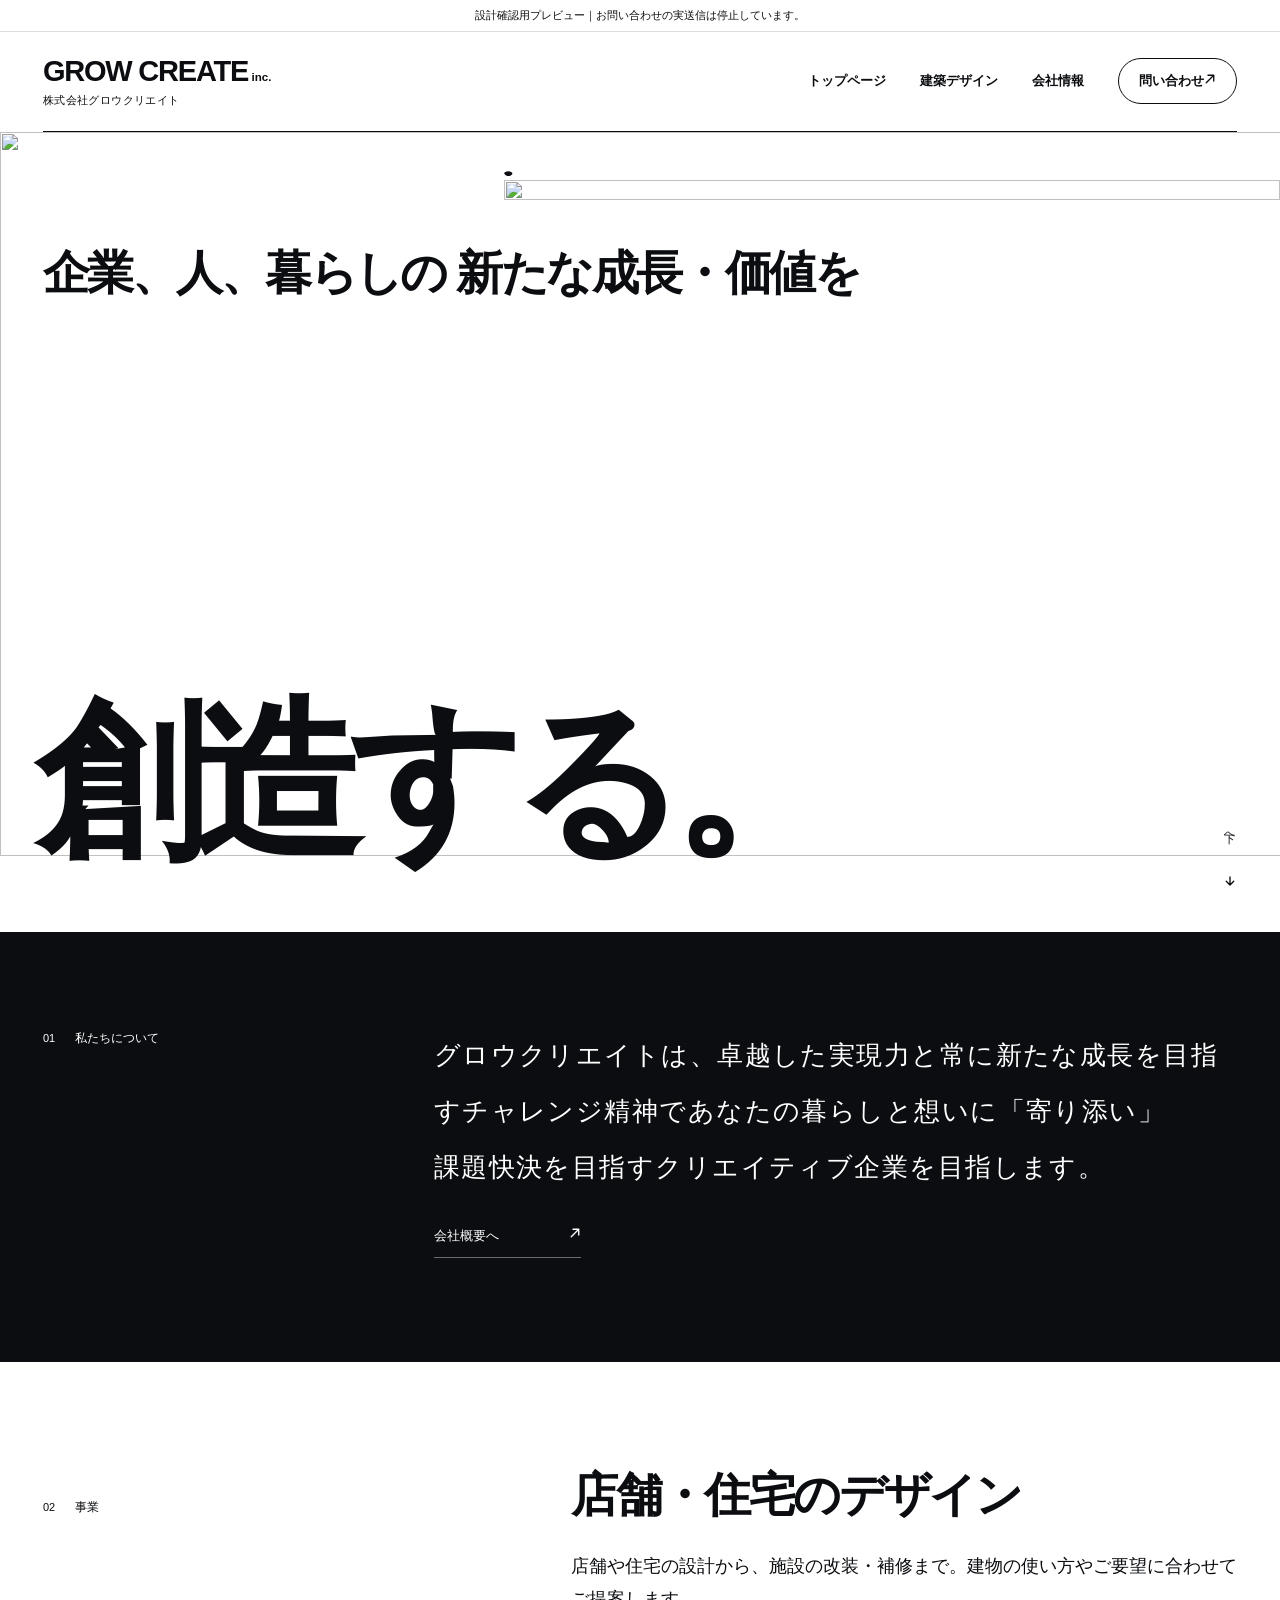
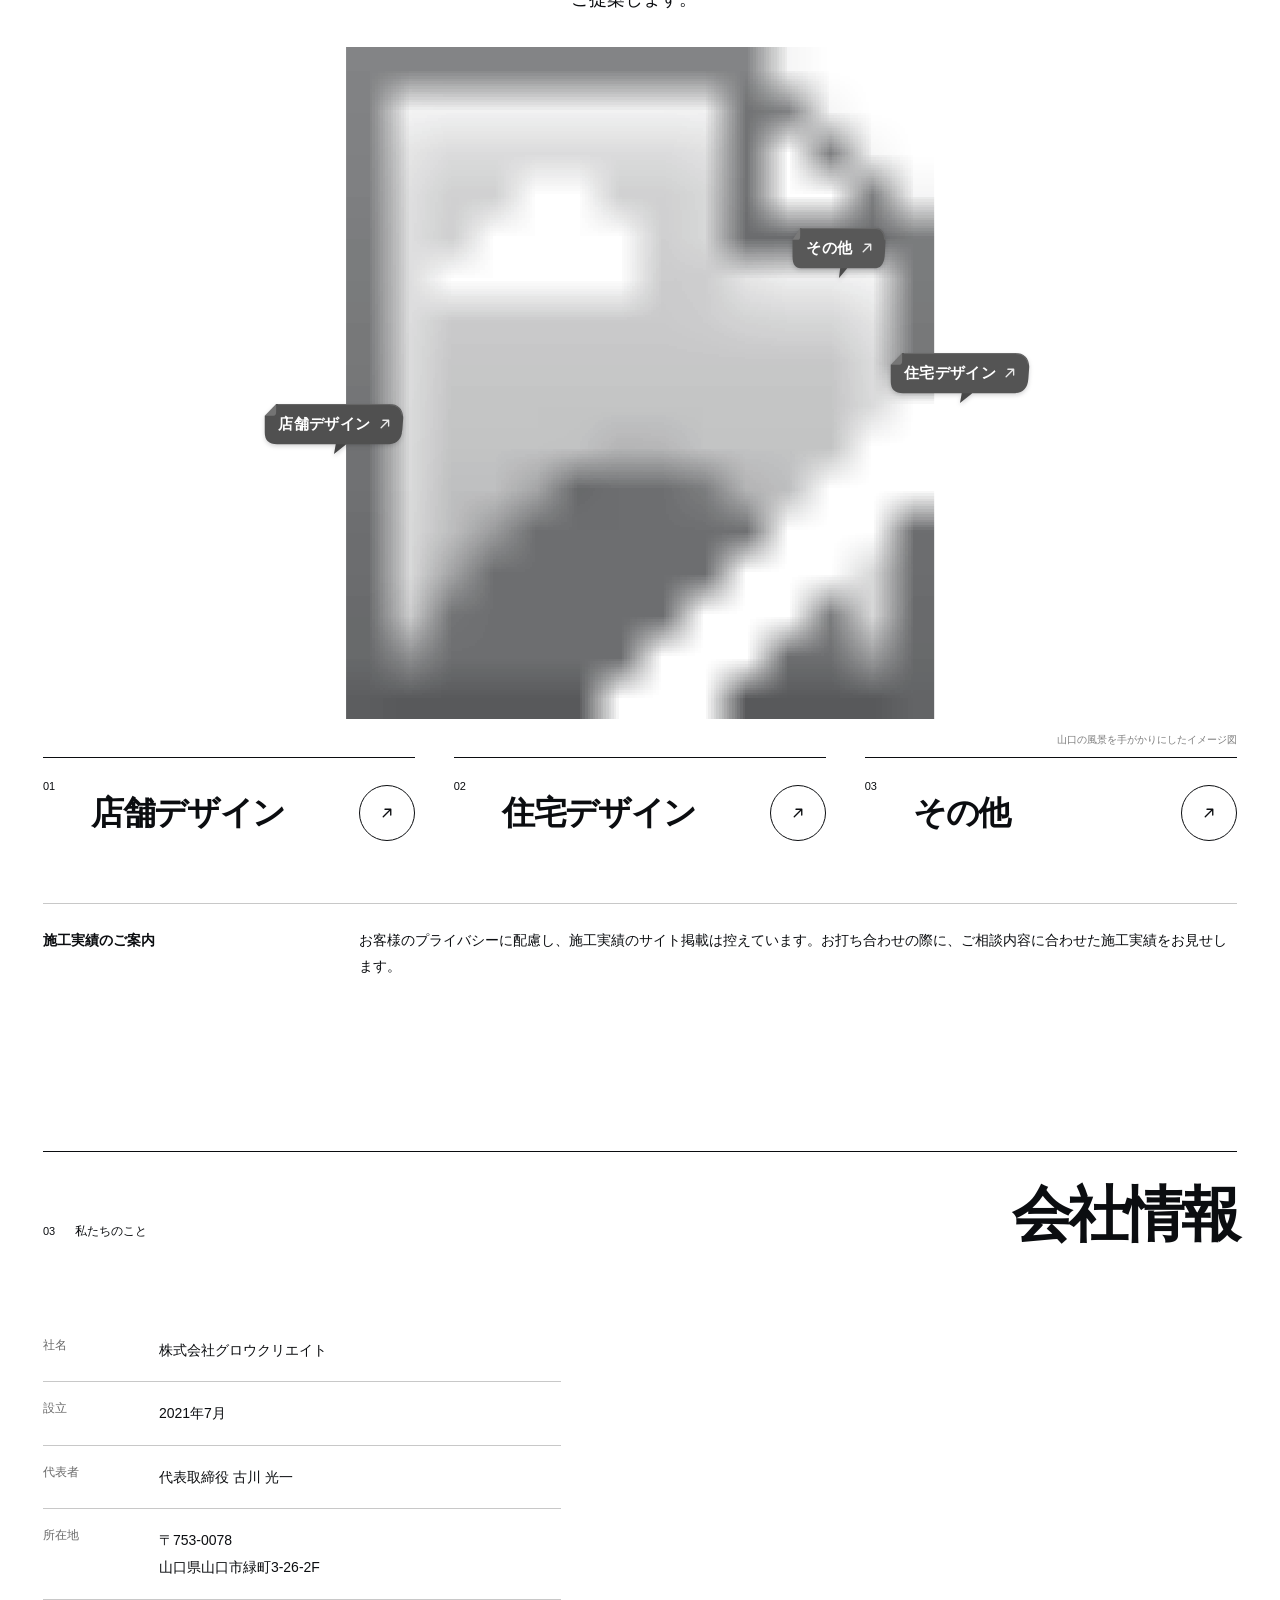
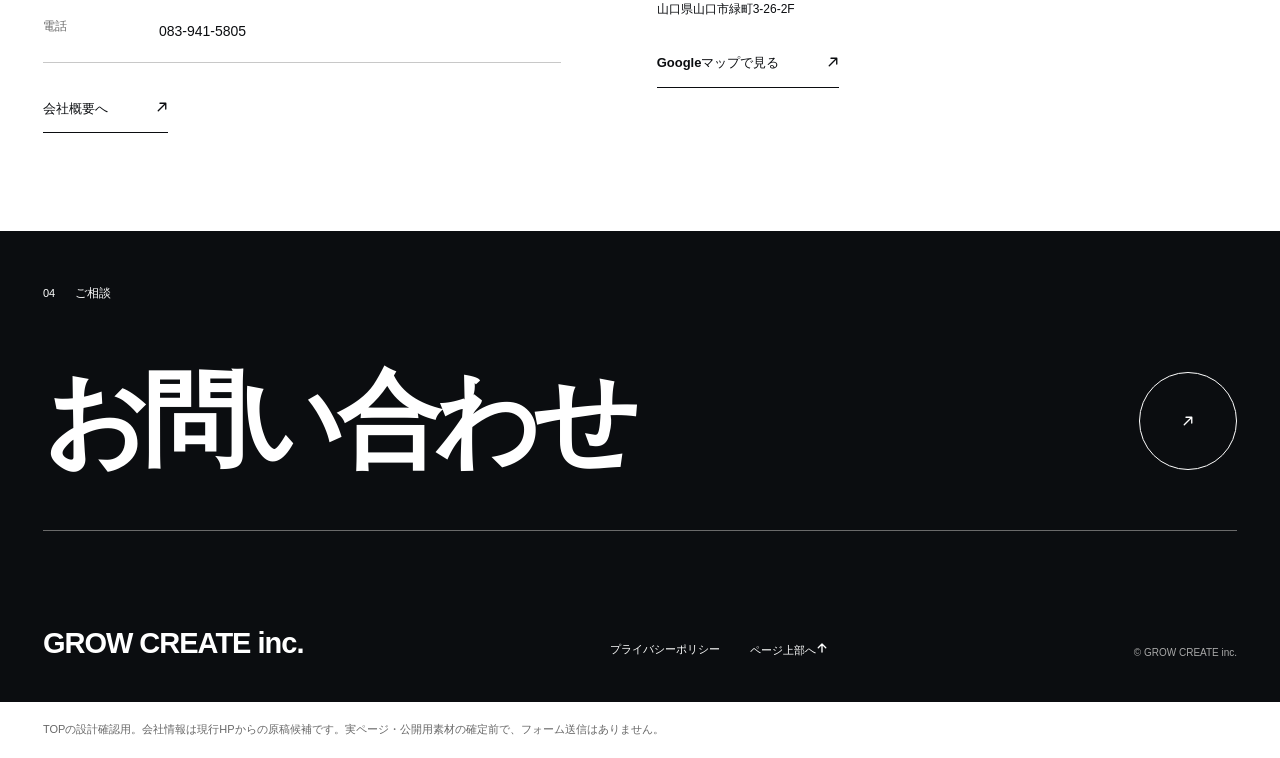
==== commit 297b3c1b: "Publish the other services page and portfolio notice" ====
--- a/index.html
+++ b/index.html
@@ -43,26 +43,57 @@
 .town-bubble:focus-visible{outline:2px solid #0b0d10;outline-offset:4px;border-radius:5px}
 @media(max-width:700px){.town-art{height:260px}.town-art .town-canvas>svg{height:auto}.town-bubble{min-width:65px;padding:0 9px;gap:5px;font-size:13px}.bubble-arrow{font-size:12px}.town-bubble[data-entry="home"]{top:calc(var(--bubble-y) + 18px)}.town-bubble[data-entry="other"]{top:calc(var(--bubble-y) - 8px)}}
 @media(prefers-reduced-motion:reduce){.town-tint{transition:none}}
+
+.town-heading-copy { min-width: 0; }
+.town-lead {
+  max-width: 37em;
+  margin-top: clamp(12px, 1.8vw, 22px);
+  font-size: clamp(14px, 1.45vw, 18px);
+  line-height: 1.85;
+}
+.service-links { grid-template-columns: repeat(3, minmax(0, 1fr)); gap: clamp(18px, 3vw, 48px); }
+.project-note {
+  display: grid;
+  grid-template-columns: minmax(145px, 1fr) minmax(0, 3fr);
+  gap: 8px 24px;
+  margin-top: clamp(18px, 3vw, 34px);
+  padding-top: clamp(16px, 2vw, 24px);
+  border-top: 1px solid var(--line);
+  font-size: 14px;
+  line-height: 1.85;
+}
+.project-note h3 { margin: 0; font-size: inherit; font-weight: 750; }
+.project-note p { max-width: 64em; color: var(--quiet); }
+@media (min-width: 701px) and (max-width: 1000px) {
+  .service-link { min-height: 88px; gap: 8px; }
+  .service-link .name { font-size: clamp(19px, 2.5vw, 25px); margin-left: 0; }
+  .service-link .arrow { width: 38px; height: 38px; font-size: 23px; }
+}
+@media (max-width: 700px) {
+  .service-links { grid-template-columns: minmax(0, 1fr); gap: 0; }
+  .service-link { min-height: 64px; padding-top: 0; }
+  .project-note { grid-template-columns: minmax(0, 1fr); }
+}
 </style>
 <script>if(new URLSearchParams(location.search).has("still"))document.documentElement.dataset.heroStill="";</script>
 
-<link rel="preload" as="image" href="/grow-create-preview/assets/42232dae2e-tree-sprout.webp" type="image/webp">
-<link rel="preload" as="image" href="/grow-create-preview/assets/73586eae09-tree-young.webp" type="image/webp">
-<link rel="preload" as="image" href="/grow-create-preview/assets/23d1f7609e-tree-developing.webp" type="image/webp">
-<link rel="preload" as="image" href="/grow-create-preview/assets/8eef60973a-tree-mature.webp" type="image/webp">
-<link rel="stylesheet" href="/grow-create-preview/assets/fde868b7a1-revision-19-hero-growth.css">
-<link rel="stylesheet" href="/grow-create-preview/assets/8534e5fbf9-brand-palette.css?v=black-white20">
-<link rel="preload" as="image" href="/grow-create-preview/assets/941bc0f8b7-town-panorama.webp">
-<link rel="stylesheet" href="/grow-create-preview/assets/5684c21428-hero-story.css?v=36">
+<link rel="preload" as="image" href="/grow-create-preview/assets/776811a8ef-tree-sprout.webp" type="image/webp">
+<link rel="preload" as="image" href="/grow-create-preview/assets/42efc0a9f3-tree-young.webp" type="image/webp">
+<link rel="preload" as="image" href="/grow-create-preview/assets/8ade5f9a64-tree-developing.webp" type="image/webp">
+<link rel="preload" as="image" href="/grow-create-preview/assets/66c1706e7d-tree-mature.webp" type="image/webp">
+<link rel="stylesheet" href="/grow-create-preview/assets/3fa01377ae-revision-19-hero-growth.css">
+<link rel="stylesheet" href="/grow-create-preview/assets/7db8f6b27c-brand-palette.css?v=black-white20">
+<link rel="preload" as="image" href="/grow-create-preview/assets/b9cf13811f-town-panorama.webp">
+<link rel="stylesheet" href="/grow-create-preview/assets/f35d214a25-hero-story.css?v=36">
 <script>
 if(!document.documentElement.hasAttribute('data-hero-still') && matchMedia('(prefers-reduced-motion: no-preference)').matches && typeof Element.prototype.animate==='function') {
   document.documentElement.dataset.heroStory='pending';
   window.__growStoryFallback36=setTimeout(()=>{if(document.documentElement.dataset.heroStory==='pending')document.documentElement.dataset.heroStory='still';},6000);
 }
 </script>
-<script type="module" src="/grow-create-preview/assets/dc941cc6e1-hero-story.js?v=36"></script>
-<link rel="preload" as="image" href="/grow-create-preview/assets/42232dae2e-tree-sprout.webp"><link rel="preload" as="image" href="/grow-create-preview/assets/73586eae09-tree-young.webp"><link rel="preload" as="image" href="/grow-create-preview/assets/23d1f7609e-tree-developing.webp"><link rel="preload" as="image" href="/grow-create-preview/assets/8eef60973a-tree-mature.webp">
-<link rel="preload" as="image" href="/grow-create-preview/assets/22b875bc66-person-planting.webp" type="image/webp"><link rel="preload" as="image" href="/grow-create-preview/assets/f76ddc01ef-person-watering.webp" type="image/webp"><link rel="preload" as="image" href="/grow-create-preview/assets/c10f9dbf65-person-watching.webp" type="image/webp"><link rel="preload" as="image" href="/grow-create-preview/assets/45dda2b71f-person-resting.webp" type="image/webp">
+<script type="module" src="/grow-create-preview/assets/78c504008e-hero-story.js?v=36"></script>
+<link rel="preload" as="image" href="/grow-create-preview/assets/776811a8ef-tree-sprout.webp"><link rel="preload" as="image" href="/grow-create-preview/assets/42efc0a9f3-tree-young.webp"><link rel="preload" as="image" href="/grow-create-preview/assets/8ade5f9a64-tree-developing.webp"><link rel="preload" as="image" href="/grow-create-preview/assets/66c1706e7d-tree-mature.webp">
+<link rel="preload" as="image" href="/grow-create-preview/assets/f175eead6d-person-planting.webp" type="image/webp"><link rel="preload" as="image" href="/grow-create-preview/assets/1535fb59be-person-watering.webp" type="image/webp"><link rel="preload" as="image" href="/grow-create-preview/assets/7b7e83f632-person-watching.webp" type="image/webp"><link rel="preload" as="image" href="/grow-create-preview/assets/0ae6bc06e4-person-resting.webp" type="image/webp">
 <style>.preview-map{display:block;width:100%;height:266px;border:0}.company-map .preview-map{height:340px}.preview-banner{margin:0;padding:7px 16px;border-bottom:1px solid #ddd;background:#fff;color:#0B0D10;font:11px/1.5 sans-serif;text-align:center}@media(max-width:600px){.preview-map,.company-map .preview-map{height:260px}}</style></head>
 <body><p class="preview-banner">設計確認用プレビュー｜お問い合わせの実送信は停止しています。</p>
 <a class="skip" href="#main">本文へ移動</a>
@@ -80,7 +111,7 @@
     </span>
     <span class="hero-verb" aria-hidden="true"><span class="hero-char" style="--char-delay: 1450ms">創</span><span class="hero-char" style="--char-delay: 1520ms">造</span><span class="hero-char" style="--char-delay: 1590ms">す</span><span class="hero-char" style="--char-delay: 1660ms">る</span><span class="hero-char" style="--char-delay: 1730ms">。</span></span>
   </h1>
-  <div class="hero-panorama" aria-hidden="true"><img src="/grow-create-preview/assets/941bc0f8b7-town-panorama.webp" width="2172" height="724" alt="" decoding="async"></div><figure class="hero-art" role="img" aria-label="紙の人物が種を植えて水をやり、育った木に寄り添う。成木の後ろで街が中央から左右へ現れる。"><svg class="hero-filter-defs" width="0" height="0" aria-hidden="true" focusable="false"><defs><filter id="paper-tree-tone" color-interpolation-filters="sRGB"><feColorMatrix in="SourceGraphic" type="saturate" values="0" result="neutral"/><feColorMatrix in="SourceGraphic" type="matrix" values="0 0 0 0 0  0 0 0 0 0  0 0 0 0 0  -3 6 -3 0 -.20" result="leaf-chroma"/><feComposite in="SourceGraphic" in2="leaf-chroma" operator="in" result="green-leaves"/><feMerge><feMergeNode in="neutral"/><feMergeNode in="green-leaves"/></feMerge></filter></defs></svg><div class="hero-raster-stage"><div class="hero-ground-shadow"></div><svg class="hero-seed" viewBox="606 1157 15 10" width="15" height="10" aria-hidden="true" style="left:48.32535885%;top:92.26475279%;width:1.19617225%;height:0.79744817%"><path d="M606 1162Q611 1157 619 1161Q621 1165 614 1167Q608 1167 606 1162Z" fill="#0B0D10"/></svg><div class="hero-tree-layer" data-tree-stage="sprout"><img src="/grow-create-preview/assets/42232dae2e-tree-sprout.webp" width="1254" height="1254" alt="" decoding="async" style="top:-0.79744817%"></div><div class="hero-tree-layer" data-tree-stage="young"><img src="/grow-create-preview/assets/73586eae09-tree-young.webp" width="1254" height="1254" alt="" decoding="async" style="top:-1.35566188%"></div><div class="hero-tree-layer" data-tree-stage="developing"><img src="/grow-create-preview/assets/23d1f7609e-tree-developing.webp" width="1254" height="1254" alt="" decoding="async" style="top:-0.95693780%"></div><div class="hero-tree-layer" data-tree-stage="mature"><img src="/grow-create-preview/assets/8eef60973a-tree-mature.webp" width="1254" height="1254" alt="" decoding="async" style="top:-1.35566188%"></div><div class="hero-person-pose" data-paper-pose="planting" style="left:46.73046252%;top:63.97129187%;width:19.59808612%;height:29.39712919%"><img src="/grow-create-preview/assets/22b875bc66-person-planting.webp" width="1024" height="1536" alt="" decoding="async"></div><div class="hero-person-pose" data-paper-pose="watering" style="left:46.41148325%;top:64.58373206%;width:19.59808612%;height:29.39712919%"><img src="/grow-create-preview/assets/f76ddc01ef-person-watering.webp" width="1024" height="1536" alt="" decoding="async"></div><div class="hero-person-pose" data-paper-pose="watching" style="left:48.64433812%;top:64.14354067%;width:19.59808612%;height:29.39712919%"><img src="/grow-create-preview/assets/c10f9dbf65-person-watching.webp" width="1024" height="1536" alt="" decoding="async"></div><div class="hero-person-pose" data-paper-pose="resting" style="left:48.48484848%;top:64.14354067%;width:19.59808612%;height:29.39712919%"><img src="/grow-create-preview/assets/45dda2b71f-person-resting.webp" width="1024" height="1536" alt="" decoding="async"></div></div></figure>
+  <div class="hero-panorama" aria-hidden="true"><img src="/grow-create-preview/assets/b9cf13811f-town-panorama.webp" width="2172" height="724" alt="" decoding="async"></div><figure class="hero-art" role="img" aria-label="紙の人物が種を植えて水をやり、育った木に寄り添う。成木の後ろで街が中央から左右へ現れる。"><svg class="hero-filter-defs" width="0" height="0" aria-hidden="true" focusable="false"><defs><filter id="paper-tree-tone" color-interpolation-filters="sRGB"><feColorMatrix in="SourceGraphic" type="saturate" values="0" result="neutral"/><feColorMatrix in="SourceGraphic" type="matrix" values="0 0 0 0 0  0 0 0 0 0  0 0 0 0 0  -3 6 -3 0 -.20" result="leaf-chroma"/><feComposite in="SourceGraphic" in2="leaf-chroma" operator="in" result="green-leaves"/><feMerge><feMergeNode in="neutral"/><feMergeNode in="green-leaves"/></feMerge></filter></defs></svg><div class="hero-raster-stage"><div class="hero-ground-shadow"></div><svg class="hero-seed" viewBox="606 1157 15 10" width="15" height="10" aria-hidden="true" style="left:48.32535885%;top:92.26475279%;width:1.19617225%;height:0.79744817%"><path d="M606 1162Q611 1157 619 1161Q621 1165 614 1167Q608 1167 606 1162Z" fill="#0B0D10"/></svg><div class="hero-tree-layer" data-tree-stage="sprout"><img src="/grow-create-preview/assets/776811a8ef-tree-sprout.webp" width="1254" height="1254" alt="" decoding="async" style="top:-0.79744817%"></div><div class="hero-tree-layer" data-tree-stage="young"><img src="/grow-create-preview/assets/42efc0a9f3-tree-young.webp" width="1254" height="1254" alt="" decoding="async" style="top:-1.35566188%"></div><div class="hero-tree-layer" data-tree-stage="developing"><img src="/grow-create-preview/assets/8ade5f9a64-tree-developing.webp" width="1254" height="1254" alt="" decoding="async" style="top:-0.95693780%"></div><div class="hero-tree-layer" data-tree-stage="mature"><img src="/grow-create-preview/assets/66c1706e7d-tree-mature.webp" width="1254" height="1254" alt="" decoding="async" style="top:-1.35566188%"></div><div class="hero-person-pose" data-paper-pose="planting" style="left:46.73046252%;top:63.97129187%;width:19.59808612%;height:29.39712919%"><img src="/grow-create-preview/assets/f175eead6d-person-planting.webp" width="1024" height="1536" alt="" decoding="async"></div><div class="hero-person-pose" data-paper-pose="watering" style="left:46.41148325%;top:64.58373206%;width:19.59808612%;height:29.39712919%"><img src="/grow-create-preview/assets/1535fb59be-person-watering.webp" width="1024" height="1536" alt="" decoding="async"></div><div class="hero-person-pose" data-paper-pose="watching" style="left:48.64433812%;top:64.14354067%;width:19.59808612%;height:29.39712919%"><img src="/grow-create-preview/assets/7b7e83f632-person-watching.webp" width="1024" height="1536" alt="" decoding="async"></div><div class="hero-person-pose" data-paper-pose="resting" style="left:48.48484848%;top:64.14354067%;width:19.59808612%;height:29.39712919%"><img src="/grow-create-preview/assets/0ae6bc06e4-person-resting.webp" width="1024" height="1536" alt="" decoding="async"></div></div></figure>
   <a class="hero-scroll" href="#message">下へ<b aria-hidden="true"><svg class="link-arrow" viewBox="0 0 12 12" width="12" height="12" aria-hidden="true" focusable="false"><path d="M6 2v8M2.25 6.25 6 10l3.75-3.75" fill="none" stroke="currentColor" stroke-width="1.35" stroke-linecap="round" stroke-linejoin="round"/></svg></b></a>
  </section>
  <section class="statement" id="message" aria-label="私たちについて">
@@ -88,13 +119,28 @@
   <div><p class="intro">グロウクリエイトは、卓越した実現力と常に新たな成長を目指すチャレンジ精神であなたの暮らしと想いに「寄り添い」<span style="white-space:nowrap">課題快決を目指す</span><span style="white-space:nowrap">クリエイティブ企業</span>を目指します。</p><a class="company-link" href="/grow-create-preview/about2.html">会社概要へ<span aria-hidden="true"><svg class="link-arrow" viewBox="0 0 12 12" width="12" height="12" aria-hidden="true" focusable="false"><path d="M2.25 9.75 9.75 2.25M4 2.25h5.75V8" fill="none" stroke="currentColor" stroke-width="1.35" stroke-linecap="round" stroke-linejoin="round"/></svg></span></a></div>
  </section>
  <section class="town-section" aria-labelledby="town-title">
-  <div class="town-top"><div class="town-heading"><p class="section-kicker"><span>02</span>事業</p><h2 id="town-title">店舗・住宅の<br>デザイン</h2></div><figure class="town-art"><div class="town-canvas"><svg xmlns="http://www.w3.org/2000/svg" width="1672" height="941" viewBox="0 0 1672 941" data-projection="frontal-layered-paper" aria-hidden="true"><defs><image id="paper-town-art" href="/grow-create-preview/assets/e9059fa700-town-art.png" width="1672" height="941"/><filter id="town-gray" color-interpolation-filters="sRGB">
+  <div class="town-top"><div class="town-heading">
+    <p class="section-kicker"><span>02</span>事業</p>
+    <div class="town-heading-copy">
+      <h2 id="town-title">店舗・住宅の<br>デザイン</h2>
+      <p class="town-lead">店舗や住宅の設計から、施設の改装・補修まで。建物の使い方やご要望に合わせてご提案します。</p>
+    </div>
+  </div><figure class="town-art"><div class="town-canvas"><svg xmlns="http://www.w3.org/2000/svg" width="1672" height="941" viewBox="0 0 1672 941" data-projection="frontal-layered-paper" aria-hidden="true"><defs><image id="paper-town-art" href="/grow-create-preview/assets/3c0e1e18c7-town-art.png" width="1672" height="941"/><filter id="town-gray" color-interpolation-filters="sRGB">
 <feColorMatrix type="saturate" values="0"/>
 <feComponentTransfer><feFuncR type="linear" slope="1.40" intercept="-.40"/><feFuncG type="linear" slope="1.40" intercept="-.40"/><feFuncB type="linear" slope="1.40" intercept="-.40"/></feComponentTransfer>
 <feComponentTransfer><feFuncR type="linear" slope=".956863" intercept=".043137"/><feFuncG type="linear" slope=".949020" intercept=".050980"/><feFuncB type="linear" slope=".937255" intercept=".062745"/></feComponentTransfer>
-</filter><path id="paper-shop-front" d="M244 561H669V629L657 632L661 695H658V852H237L236 831L229 819L222 814L218 802L201 792L187 787L174 780L160 778L145 768V696H139V672L151 631H155V613L176 615L181 600L202 607L210 586V577H244Z M592 783H645L657 863H648L637 797L627 861L579 867Z M664 644H706V651H691V664H710V745H664Z"/><path id="paper-shop-middle-left" d="M500 440H666L675 451L669 455V484L677 514L670 518V559H501V454Z"/><path id="paper-shop-middle-right" d="M861 495H1018L1037 506L1035 512L1042 520L1049 523L1056 530L1065 537L1063 543L1057 541V568L1045 572L1037 578L1029 580L1021 589L1016 599L1007 601L1001 596L992 593L984 596L979 602L972 605L970 613L961 620H874L871 604V569L861 565L864 550L859 538L861 520Z"/><path id="paper-home-front" d="M1090 616L1284 494L1573 670L1564 681H1539V773L1523 780L1516 790L1503 796L1491 804L1479 805L1465 810L1455 818L1442 824L1434 838H1399L1394 831L1388 824L1379 820L1372 814L1363 812L1358 807L1345 804L1333 806L1323 813L1318 821L1311 829L1304 835H1222L1219 823L1211 815L1203 810L1194 807L1183 809L1173 811L1164 806L1152 801L1141 799L1131 801L1121 804L1111 798L1100 794L1097 791L1105 780L1126 775L1141 762L1159 776L1179 765L1186 750V734L1182 720L1171 697L1158 674L1143 655L1124 643L1110 633Z"/><path id="paper-home-far-left" d="M57 440L99 395H186L256 440L251 446L242 444V478L232 478L224 484L215 486L205 490L193 483L179 478L165 471L150 467L142 456L125 451L111 451L94 443L76 443L69 448Z"/><path id="paper-home-middle-left" d="M235 452L280 423H419L451 457L447 462H438V488L434 496L437 521Q429 518 420 523Q405 522 400 534L388 539V559H378Q379 549 372 545Q372 539 362 536Q353 535 345 537Q343 530 337 527Q330 522 320 525L319 513Q315 502 306 497H301Q301 486 292 479Q284 469 272 471Q262 473 257 477L251 483L244 486V470L243 461Z"/><path id="paper-home-back-left" d="M340 394L405 349L473 355L517 394L513 400H501V425L491 429L483 440L468 447L449 446L433 437L419 423H354V400L345 403Z"/><path id="paper-home-middle-center" d="M717 453L773 422L879 424L911 453L907 458H901V474L888 473L875 480L862 492L850 494L841 485L829 485L819 494L810 504L802 519L798 549H741V505L736 500L743 491V458L726 460Z"/><path id="paper-facility-park-pavilion" d="M1032 336L1059 328L1187 326L1187 331L1190 335L1186 338L1176 339V351L1182 352V356L1186 357V361L1189 362V365L1193 366V369L1195 370V373L1198 375V380L1060 384L1033 367V353L1041 353V341L1032 342Z"/><path id="paper-facility-midrise" d="M646 252H706L713 258V272H734L746 284V294L743 292V389L735 391L727 393L720 396L716 400L709 403L704 409L697 415L691 422L688 428H614L613 421L609 417L601 411L598 406L589 405L587 400L581 397L575 393L566 392L559 390L555 388V371L559 367L560 362L565 357L563 353L568 348L564 343L563 338L559 332L555 326V312L552 311L554 303V285H555V272H646Z"/><path id="paper-facility-clock-school" d="M1361 305L1367 292H1461V269H1508L1519 278V289H1623L1636 305L1630 315L1616 316L1603 322L1597 332L1591 343L1580 344L1571 350L1563 358L1559 366H1521L1509 369H1483V352L1473 350L1463 345L1455 342L1444 339L1432 338L1415 337L1400 340L1389 345L1378 341L1371 327H1362Z"/><filter id="town-color-shop" color-interpolation-filters="sRGB"><feColorMatrix type="saturate" values="0"/><feComponentTransfer><feFuncR type="table" tableValues="0.062 0.17 0.34 0.65 0.99"/><feFuncG type="table" tableValues="0.14 0.31 0.49 0.76 0.995"/><feFuncB type="table" tableValues="0.115 0.264 0.415 0.693 0.957"/></feComponentTransfer></filter><clipPath id="town-shop-mask"><use href="#paper-shop-front" data-building="shop-front"/><use href="#paper-shop-middle-left" data-building="shop-middle-left"/><use href="#paper-shop-middle-right" data-building="shop-middle-right"/></clipPath><filter id="town-color-home" color-interpolation-filters="sRGB"><feColorMatrix type="saturate" values="0"/><feComponentTransfer><feFuncR type="table" tableValues="0.1 0.22 0.4 0.69 0.99"/><feFuncG type="table" tableValues="0.14 0.29 0.49 0.75 0.98"/><feFuncB type="table" tableValues="0.2 0.39 0.6 0.83 0.96"/></feComponentTransfer></filter><clipPath id="town-home-mask"><use href="#paper-home-front" data-building="home-front"/><use href="#paper-home-far-left" data-building="home-far-left"/><use href="#paper-home-middle-left" data-building="home-middle-left"/><use href="#paper-home-back-left" data-building="home-back-left"/><use href="#paper-home-middle-center" data-building="home-middle-center"/></clipPath><filter id="town-color-other" color-interpolation-filters="sRGB"><feColorMatrix type="saturate" values="0"/><feComponentTransfer><feFuncR type="table" tableValues="0.17 0.36 0.57 0.79 1"/><feFuncG type="table" tableValues="0.115 0.247 0.445 0.7 0.98"/><feFuncB type="table" tableValues="0.069 0.17 0.29 0.52 0.9"/></feComponentTransfer></filter><clipPath id="town-other-mask"><use href="#paper-facility-park-pavilion" data-building="facility-park-pavilion"/><use href="#paper-facility-midrise" data-building="facility-midrise"/><use href="#paper-facility-clock-school" data-building="facility-clock-school"/></clipPath></defs><use href="#paper-town-art" filter="url(#town-gray)" aria-hidden="true"/><g class="town-tint" data-tint="shop" opacity="0" clip-path="url(#town-shop-mask)"><use href="#paper-town-art" filter="url(#town-color-shop)"/></g><g class="town-tint" data-tint="home" opacity="0" clip-path="url(#town-home-mask)"><use href="#paper-town-art" filter="url(#town-color-home)"/></g><g class="town-tint" data-tint="other" opacity="0" clip-path="url(#town-other-mask)"><use href="#paper-town-art" filter="url(#town-color-other)"/></g><use class="town-hit" data-entry="shop" data-hit="shop-front" href="#paper-shop-front"/><use class="town-hit" data-entry="shop" data-hit="shop-middle-left" href="#paper-shop-middle-left"/><use class="town-hit" data-entry="shop" data-hit="shop-middle-right" href="#paper-shop-middle-right"/><use class="town-hit" data-entry="home" data-hit="home-front" href="#paper-home-front"/><use class="town-hit" data-entry="home" data-hit="home-far-left" href="#paper-home-far-left"/><use class="town-hit" data-entry="home" data-hit="home-middle-left" href="#paper-home-middle-left"/><use class="town-hit" data-entry="home" data-hit="home-back-left" href="#paper-home-back-left"/><use class="town-hit" data-entry="home" data-hit="home-middle-center" href="#paper-home-middle-center"/><use class="town-hit" data-entry="other" data-hit="facility-park-pavilion" href="#paper-facility-park-pavilion"/></svg><nav class="town-callouts" aria-label="街からサービスを選ぶ"><a class="town-bubble" data-entry="shop" data-route="/business" href="/grow-create-preview/business.html" style="--bubble-x:24.4%;--bubble-y:59.5%"><svg class="paper-bubble-shape" xmlns="http://www.w3.org/2000/svg" viewBox="0 0 160 54" preserveAspectRatio="none" aria-hidden="true" focusable="false"><path class="paper-bubble-face" d="M14 2H143Q158 2 159 16L158 28Q157 42 143 43H94L80 53L82 43H15Q1 43 1 31V14Z"/><path fill="#fff" opacity=".20" d="M14 2L1 14H11Q14 14 14 10Z"/><path fill="#000" opacity=".14" d="M94 43H82L80 53Z"/><path fill="none" stroke="#fff" stroke-opacity=".22" stroke-width=".65" d="M16 2.6H143Q156 2.6 158 14"/></svg><span>店舗デザイン</span><span class="bubble-arrow" aria-hidden="true"><svg class="link-arrow" viewBox="0 0 12 12" width="12" height="12" aria-hidden="true" focusable="false"><path d="M2.25 9.75 9.75 2.25M4 2.25h5.75V8" fill="none" stroke="currentColor" stroke-width="1.35" stroke-linecap="round" stroke-linejoin="round"/></svg></span></a><a class="town-bubble" data-entry="home" data-route="/living" href="/grow-create-preview/living.html" style="--bubble-x:76.8%;--bubble-y:51.8%"><svg class="paper-bubble-shape" xmlns="http://www.w3.org/2000/svg" viewBox="0 0 160 54" preserveAspectRatio="none" aria-hidden="true" focusable="false"><path class="paper-bubble-face" d="M14 2H143Q158 2 159 16L158 28Q157 42 143 43H94L80 53L82 43H15Q1 43 1 31V14Z"/><path fill="#fff" opacity=".20" d="M14 2L1 14H11Q14 14 14 10Z"/><path fill="#000" opacity=".14" d="M94 43H82L80 53Z"/><path fill="none" stroke="#fff" stroke-opacity=".22" stroke-width=".65" d="M16 2.6H143Q156 2.6 158 14"/></svg><span>住宅デザイン</span><span class="bubble-arrow" aria-hidden="true"><svg class="link-arrow" viewBox="0 0 12 12" width="12" height="12" aria-hidden="true" focusable="false"><path d="M2.25 9.75 9.75 2.25M4 2.25h5.75V8" fill="none" stroke="currentColor" stroke-width="1.35" stroke-linecap="round" stroke-linejoin="round"/></svg></span></a><a class="town-bubble" data-entry="other" data-route="/architecture#other" href="/grow-create-preview/architecture.html#other" style="--bubble-x:66.7%;--bubble-y:33.2%"><svg class="paper-bubble-shape" xmlns="http://www.w3.org/2000/svg" viewBox="0 0 160 54" preserveAspectRatio="none" aria-hidden="true" focusable="false"><path class="paper-bubble-face" d="M14 2H143Q158 2 159 16L158 28Q157 42 143 43H94L80 53L82 43H15Q1 43 1 31V14Z"/><path fill="#fff" opacity=".20" d="M14 2L1 14H11Q14 14 14 10Z"/><path fill="#000" opacity=".14" d="M94 43H82L80 53Z"/><path fill="none" stroke="#fff" stroke-opacity=".22" stroke-width=".65" d="M16 2.6H143Q156 2.6 158 14"/></svg><span>その他</span><span class="bubble-arrow" aria-hidden="true"><svg class="link-arrow" viewBox="0 0 12 12" width="12" height="12" aria-hidden="true" focusable="false"><path d="M2.25 9.75 9.75 2.25M4 2.25h5.75V8" fill="none" stroke="currentColor" stroke-width="1.35" stroke-linecap="round" stroke-linejoin="round"/></svg></span></a></nav></div></figure></div>
-  <nav class="service-links" aria-label="サービスへの入口"><a class="service-link" data-entry="shop" href="/grow-create-preview/business.html"><span class="number">01</span><span class="name">店舗デザイン</span><span class="arrow" aria-hidden="true"><svg class="link-arrow" viewBox="0 0 12 12" width="12" height="12" aria-hidden="true" focusable="false"><path d="M2.25 9.75 9.75 2.25M4 2.25h5.75V8" fill="none" stroke="currentColor" stroke-width="1.35" stroke-linecap="round" stroke-linejoin="round"/></svg></span></a><a class="service-link" data-entry="home" href="/grow-create-preview/living.html"><span class="number">02</span><span class="name">住宅デザイン</span><span class="arrow" aria-hidden="true"><svg class="link-arrow" viewBox="0 0 12 12" width="12" height="12" aria-hidden="true" focusable="false"><path d="M2.25 9.75 9.75 2.25M4 2.25h5.75V8" fill="none" stroke="currentColor" stroke-width="1.35" stroke-linecap="round" stroke-linejoin="round"/></svg></span></a></nav>
-  <p class="town-caption">山口の風景を手がかりにしたイメージ図</p>
+</filter><path id="paper-shop-front" d="M244 561H669V629L657 632L661 695H658V852H237L236 831L229 819L222 814L218 802L201 792L187 787L174 780L160 778L145 768V696H139V672L151 631H155V613L176 615L181 600L202 607L210 586V577H244Z M592 783H645L657 863H648L637 797L627 861L579 867Z M664 644H706V651H691V664H710V745H664Z"/><path id="paper-shop-middle-left" d="M500 440H666L675 451L669 455V484L677 514L670 518V559H501V454Z"/><path id="paper-shop-middle-right" d="M861 495H1018L1037 506L1035 512L1042 520L1049 523L1056 530L1065 537L1063 543L1057 541V568L1045 572L1037 578L1029 580L1021 589L1016 599L1007 601L1001 596L992 593L984 596L979 602L972 605L970 613L961 620H874L871 604V569L861 565L864 550L859 538L861 520Z"/><path id="paper-home-front" d="M1090 616L1284 494L1573 670L1564 681H1539V773L1523 780L1516 790L1503 796L1491 804L1479 805L1465 810L1455 818L1442 824L1434 838H1399L1394 831L1388 824L1379 820L1372 814L1363 812L1358 807L1345 804L1333 806L1323 813L1318 821L1311 829L1304 835H1222L1219 823L1211 815L1203 810L1194 807L1183 809L1173 811L1164 806L1152 801L1141 799L1131 801L1121 804L1111 798L1100 794L1097 791L1105 780L1126 775L1141 762L1159 776L1179 765L1186 750V734L1182 720L1171 697L1158 674L1143 655L1124 643L1110 633Z"/><path id="paper-home-far-left" d="M57 440L99 395H186L256 440L251 446L242 444V478L232 478L224 484L215 486L205 490L193 483L179 478L165 471L150 467L142 456L125 451L111 451L94 443L76 443L69 448Z"/><path id="paper-home-middle-left" d="M235 452L280 423H419L451 457L447 462H438V488L434 496L437 521Q429 518 420 523Q405 522 400 534L388 539V559H378Q379 549 372 545Q372 539 362 536Q353 535 345 537Q343 530 337 527Q330 522 320 525L319 513Q315 502 306 497H301Q301 486 292 479Q284 469 272 471Q262 473 257 477L251 483L244 486V470L243 461Z"/><path id="paper-home-back-left" d="M340 394L405 349L473 355L517 394L513 400H501V425L491 429L483 440L468 447L449 446L433 437L419 423H354V400L345 403Z"/><path id="paper-home-middle-center" d="M717 453L773 422L879 424L911 453L907 458H901V474L888 473L875 480L862 492L850 494L841 485L829 485L819 494L810 504L802 519L798 549H741V505L736 500L743 491V458L726 460Z"/><path id="paper-facility-park-pavilion" d="M1032 336L1059 328L1187 326L1187 331L1190 335L1186 338L1176 339V351L1182 352V356L1186 357V361L1189 362V365L1193 366V369L1195 370V373L1198 375V380L1060 384L1033 367V353L1041 353V341L1032 342Z"/><path id="paper-facility-midrise" d="M646 252H706L713 258V272H734L746 284V294L743 292V389L735 391L727 393L720 396L716 400L709 403L704 409L697 415L691 422L688 428H614L613 421L609 417L601 411L598 406L589 405L587 400L581 397L575 393L566 392L559 390L555 388V371L559 367L560 362L565 357L563 353L568 348L564 343L563 338L559 332L555 326V312L552 311L554 303V285H555V272H646Z"/><path id="paper-facility-clock-school" d="M1361 305L1367 292H1461V269H1508L1519 278V289H1623L1636 305L1630 315L1616 316L1603 322L1597 332L1591 343L1580 344L1571 350L1563 358L1559 366H1521L1509 369H1483V352L1473 350L1463 345L1455 342L1444 339L1432 338L1415 337L1400 340L1389 345L1378 341L1371 327H1362Z"/><filter id="town-color-shop" color-interpolation-filters="sRGB"><feColorMatrix type="saturate" values="0"/><feComponentTransfer><feFuncR type="table" tableValues="0.062 0.17 0.34 0.65 0.99"/><feFuncG type="table" tableValues="0.14 0.31 0.49 0.76 0.995"/><feFuncB type="table" tableValues="0.115 0.264 0.415 0.693 0.957"/></feComponentTransfer></filter><clipPath id="town-shop-mask"><use href="#paper-shop-front" data-building="shop-front"/><use href="#paper-shop-middle-left" data-building="shop-middle-left"/><use href="#paper-shop-middle-right" data-building="shop-middle-right"/></clipPath><filter id="town-color-home" color-interpolation-filters="sRGB"><feColorMatrix type="saturate" values="0"/><feComponentTransfer><feFuncR type="table" tableValues="0.1 0.22 0.4 0.69 0.99"/><feFuncG type="table" tableValues="0.14 0.29 0.49 0.75 0.98"/><feFuncB type="table" tableValues="0.2 0.39 0.6 0.83 0.96"/></feComponentTransfer></filter><clipPath id="town-home-mask"><use href="#paper-home-front" data-building="home-front"/><use href="#paper-home-far-left" data-building="home-far-left"/><use href="#paper-home-middle-left" data-building="home-middle-left"/><use href="#paper-home-back-left" data-building="home-back-left"/><use href="#paper-home-middle-center" data-building="home-middle-center"/></clipPath><filter id="town-color-other" color-interpolation-filters="sRGB"><feColorMatrix type="saturate" values="0"/><feComponentTransfer><feFuncR type="table" tableValues="0.17 0.36 0.57 0.79 1"/><feFuncG type="table" tableValues="0.115 0.247 0.445 0.7 0.98"/><feFuncB type="table" tableValues="0.069 0.17 0.29 0.52 0.9"/></feComponentTransfer></filter><clipPath id="town-other-mask"><use href="#paper-facility-park-pavilion" data-building="facility-park-pavilion"/><use href="#paper-facility-midrise" data-building="facility-midrise"/><use href="#paper-facility-clock-school" data-building="facility-clock-school"/></clipPath></defs><use href="#paper-town-art" filter="url(#town-gray)" aria-hidden="true"/><g class="town-tint" data-tint="shop" opacity="0" clip-path="url(#town-shop-mask)"><use href="#paper-town-art" filter="url(#town-color-shop)"/></g><g class="town-tint" data-tint="home" opacity="0" clip-path="url(#town-home-mask)"><use href="#paper-town-art" filter="url(#town-color-home)"/></g><g class="town-tint" data-tint="other" opacity="0" clip-path="url(#town-other-mask)"><use href="#paper-town-art" filter="url(#town-color-other)"/></g><use class="town-hit" data-entry="shop" data-hit="shop-front" href="#paper-shop-front"/><use class="town-hit" data-entry="shop" data-hit="shop-middle-left" href="#paper-shop-middle-left"/><use class="town-hit" data-entry="shop" data-hit="shop-middle-right" href="#paper-shop-middle-right"/><use class="town-hit" data-entry="home" data-hit="home-front" href="#paper-home-front"/><use class="town-hit" data-entry="home" data-hit="home-far-left" href="#paper-home-far-left"/><use class="town-hit" data-entry="home" data-hit="home-middle-left" href="#paper-home-middle-left"/><use class="town-hit" data-entry="home" data-hit="home-back-left" href="#paper-home-back-left"/><use class="town-hit" data-entry="home" data-hit="home-middle-center" href="#paper-home-middle-center"/><use class="town-hit" data-entry="other" data-hit="facility-park-pavilion" href="#paper-facility-park-pavilion"/></svg><nav class="town-callouts" aria-label="街からサービスを選ぶ"><a class="town-bubble" data-entry="shop" data-route="/business" href="/grow-create-preview/business.html" style="--bubble-x:24.4%;--bubble-y:59.5%"><svg class="paper-bubble-shape" xmlns="http://www.w3.org/2000/svg" viewBox="0 0 160 54" preserveAspectRatio="none" aria-hidden="true" focusable="false"><path class="paper-bubble-face" d="M14 2H143Q158 2 159 16L158 28Q157 42 143 43H94L80 53L82 43H15Q1 43 1 31V14Z"/><path fill="#fff" opacity=".20" d="M14 2L1 14H11Q14 14 14 10Z"/><path fill="#000" opacity=".14" d="M94 43H82L80 53Z"/><path fill="none" stroke="#fff" stroke-opacity=".22" stroke-width=".65" d="M16 2.6H143Q156 2.6 158 14"/></svg><span>店舗デザイン</span><span class="bubble-arrow" aria-hidden="true"><svg class="link-arrow" viewBox="0 0 12 12" width="12" height="12" aria-hidden="true" focusable="false"><path d="M2.25 9.75 9.75 2.25M4 2.25h5.75V8" fill="none" stroke="currentColor" stroke-width="1.35" stroke-linecap="round" stroke-linejoin="round"/></svg></span></a><a class="town-bubble" data-entry="home" data-route="/living" href="/grow-create-preview/living.html" style="--bubble-x:76.8%;--bubble-y:51.8%"><svg class="paper-bubble-shape" xmlns="http://www.w3.org/2000/svg" viewBox="0 0 160 54" preserveAspectRatio="none" aria-hidden="true" focusable="false"><path class="paper-bubble-face" d="M14 2H143Q158 2 159 16L158 28Q157 42 143 43H94L80 53L82 43H15Q1 43 1 31V14Z"/><path fill="#fff" opacity=".20" d="M14 2L1 14H11Q14 14 14 10Z"/><path fill="#000" opacity=".14" d="M94 43H82L80 53Z"/><path fill="none" stroke="#fff" stroke-opacity=".22" stroke-width=".65" d="M16 2.6H143Q156 2.6 158 14"/></svg><span>住宅デザイン</span><span class="bubble-arrow" aria-hidden="true"><svg class="link-arrow" viewBox="0 0 12 12" width="12" height="12" aria-hidden="true" focusable="false"><path d="M2.25 9.75 9.75 2.25M4 2.25h5.75V8" fill="none" stroke="currentColor" stroke-width="1.35" stroke-linecap="round" stroke-linejoin="round"/></svg></span></a><a class="town-bubble" data-entry="other" data-route="/architecture-other" href="/grow-create-preview/architecture-other.html" style="--bubble-x:66.7%;--bubble-y:33.2%"><svg class="paper-bubble-shape" xmlns="http://www.w3.org/2000/svg" viewBox="0 0 160 54" preserveAspectRatio="none" aria-hidden="true" focusable="false"><path class="paper-bubble-face" d="M14 2H143Q158 2 159 16L158 28Q157 42 143 43H94L80 53L82 43H15Q1 43 1 31V14Z"/><path fill="#fff" opacity=".20" d="M14 2L1 14H11Q14 14 14 10Z"/><path fill="#000" opacity=".14" d="M94 43H82L80 53Z"/><path fill="none" stroke="#fff" stroke-opacity=".22" stroke-width=".65" d="M16 2.6H143Q156 2.6 158 14"/></svg><span>その他</span><span class="bubble-arrow" aria-hidden="true"><svg class="link-arrow" viewBox="0 0 12 12" width="12" height="12" aria-hidden="true" focusable="false"><path d="M2.25 9.75 9.75 2.25M4 2.25h5.75V8" fill="none" stroke="currentColor" stroke-width="1.35" stroke-linecap="round" stroke-linejoin="round"/></svg></span></a></nav></div><figcaption class="town-caption">山口の風景を手がかりにしたイメージ図</figcaption></figure></div>
+  <nav class="service-links" aria-label="サービスへの入口"><a class="service-link" data-entry="shop" href="/grow-create-preview/business.html"><span class="number">01</span><span class="name">店舗デザイン</span><span class="arrow" aria-hidden="true"><svg class="link-arrow" viewBox="0 0 12 12" width="12" height="12" aria-hidden="true" focusable="false"><path d="M2.25 9.75 9.75 2.25M4 2.25h5.75V8" fill="none" stroke="currentColor" stroke-width="1.35" stroke-linecap="round" stroke-linejoin="round"/></svg></span></a><a class="service-link" data-entry="home" href="/grow-create-preview/living.html"><span class="number">02</span><span class="name">住宅デザイン</span><span class="arrow" aria-hidden="true"><svg class="link-arrow" viewBox="0 0 12 12" width="12" height="12" aria-hidden="true" focusable="false"><path d="M2.25 9.75 9.75 2.25M4 2.25h5.75V8" fill="none" stroke="currentColor" stroke-width="1.35" stroke-linecap="round" stroke-linejoin="round"/></svg></span></a>
+    <a class="service-link" data-entry="other" href="/grow-create-preview/architecture-other.html">
+      <span class="number">03</span>
+      <span class="name">その他</span>
+      <span class="arrow" aria-hidden="true"><svg class="link-arrow" viewBox="0 0 12 12" width="12" height="12" aria-hidden="true" focusable="false"><path d="M2.25 9.75 9.75 2.25M4 2.25h5.75V8" fill="none" stroke="currentColor" stroke-width="1.35" stroke-linecap="round" stroke-linejoin="round"/></svg></span>
+    </a>
+  </nav>
+  <div class="project-note">
+    <h3>施工実績のご案内</h3>
+    <p>お客様のプライバシーに配慮し、施工実績のサイト掲載は控えています。お打ち合わせの際に、ご相談内容に合わせた施工実績をお見せします。</p>
+  </div>
  </section>
  <section class="company" id="company" aria-labelledby="company-title">
   <div class="company-heading"><p class="section-kicker"><span>03</span>私たちのこと</p><h2 id="company-title">会社情報</h2></div>
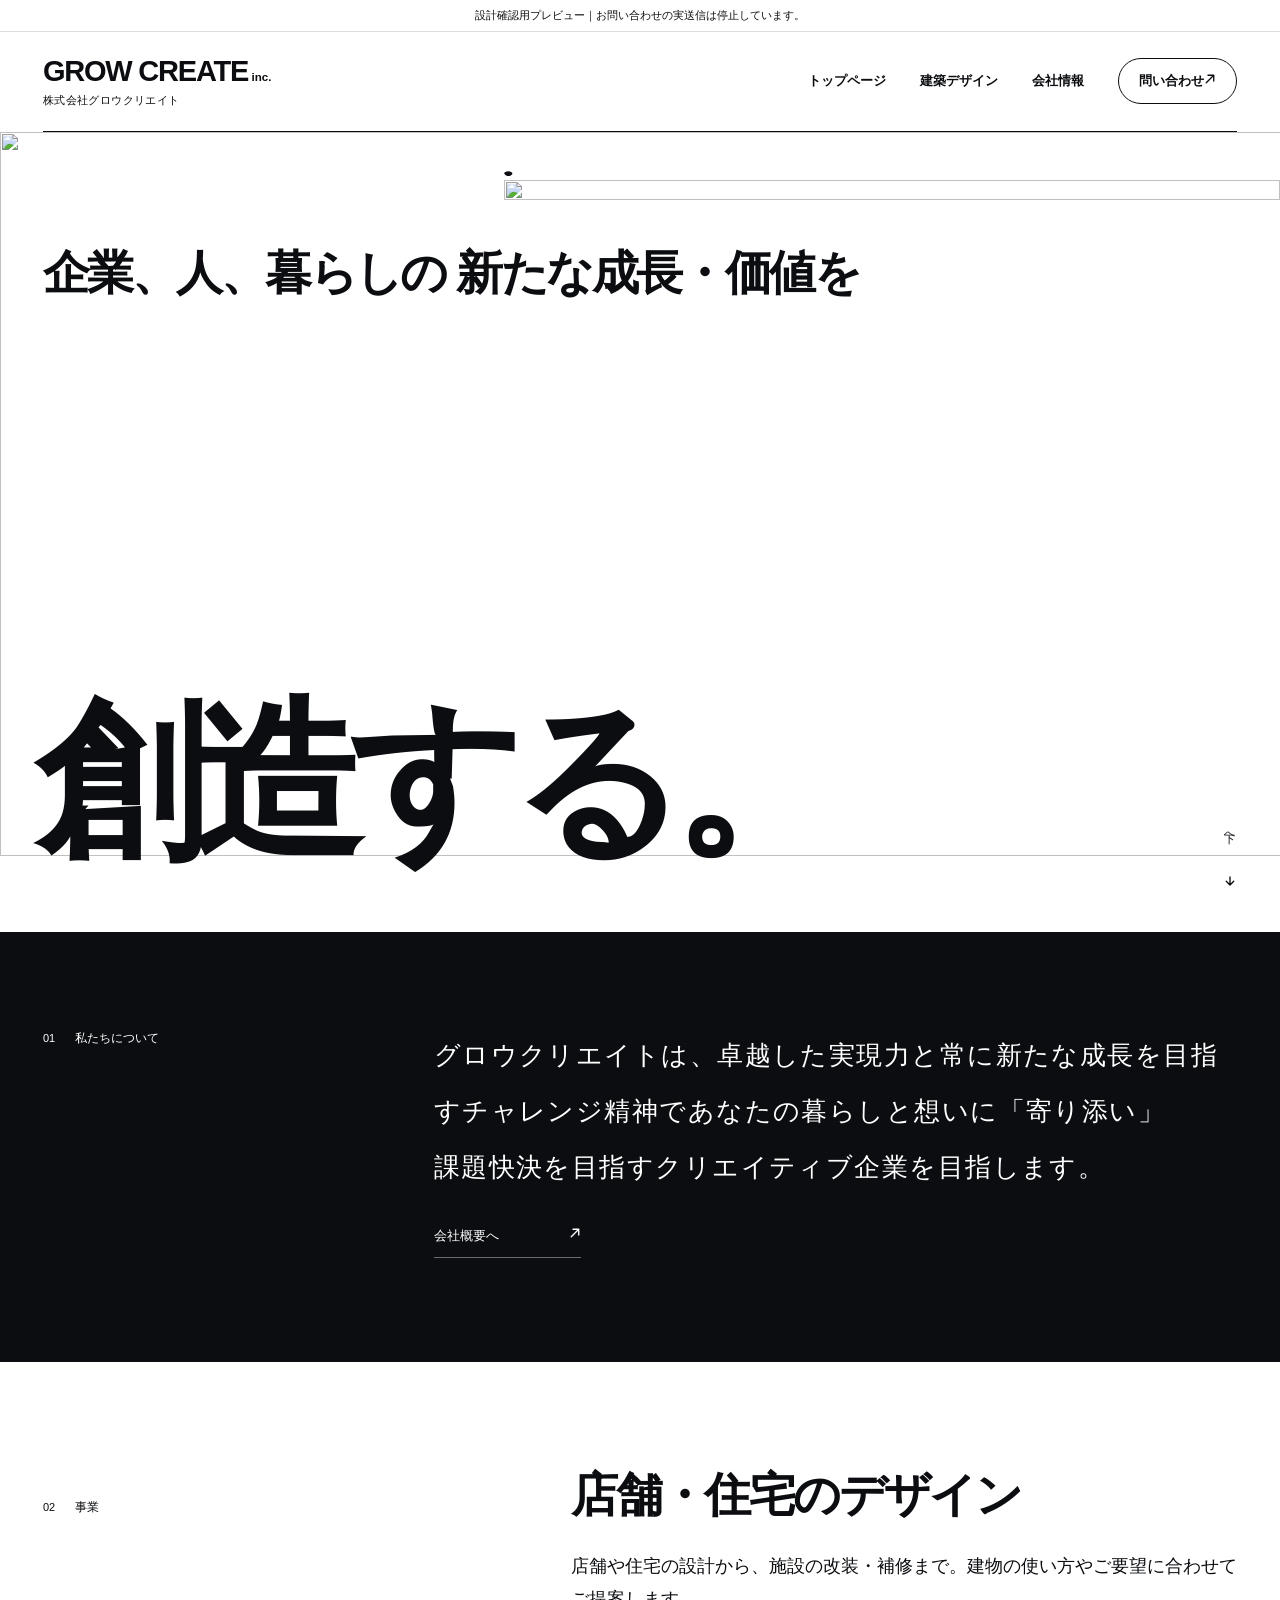
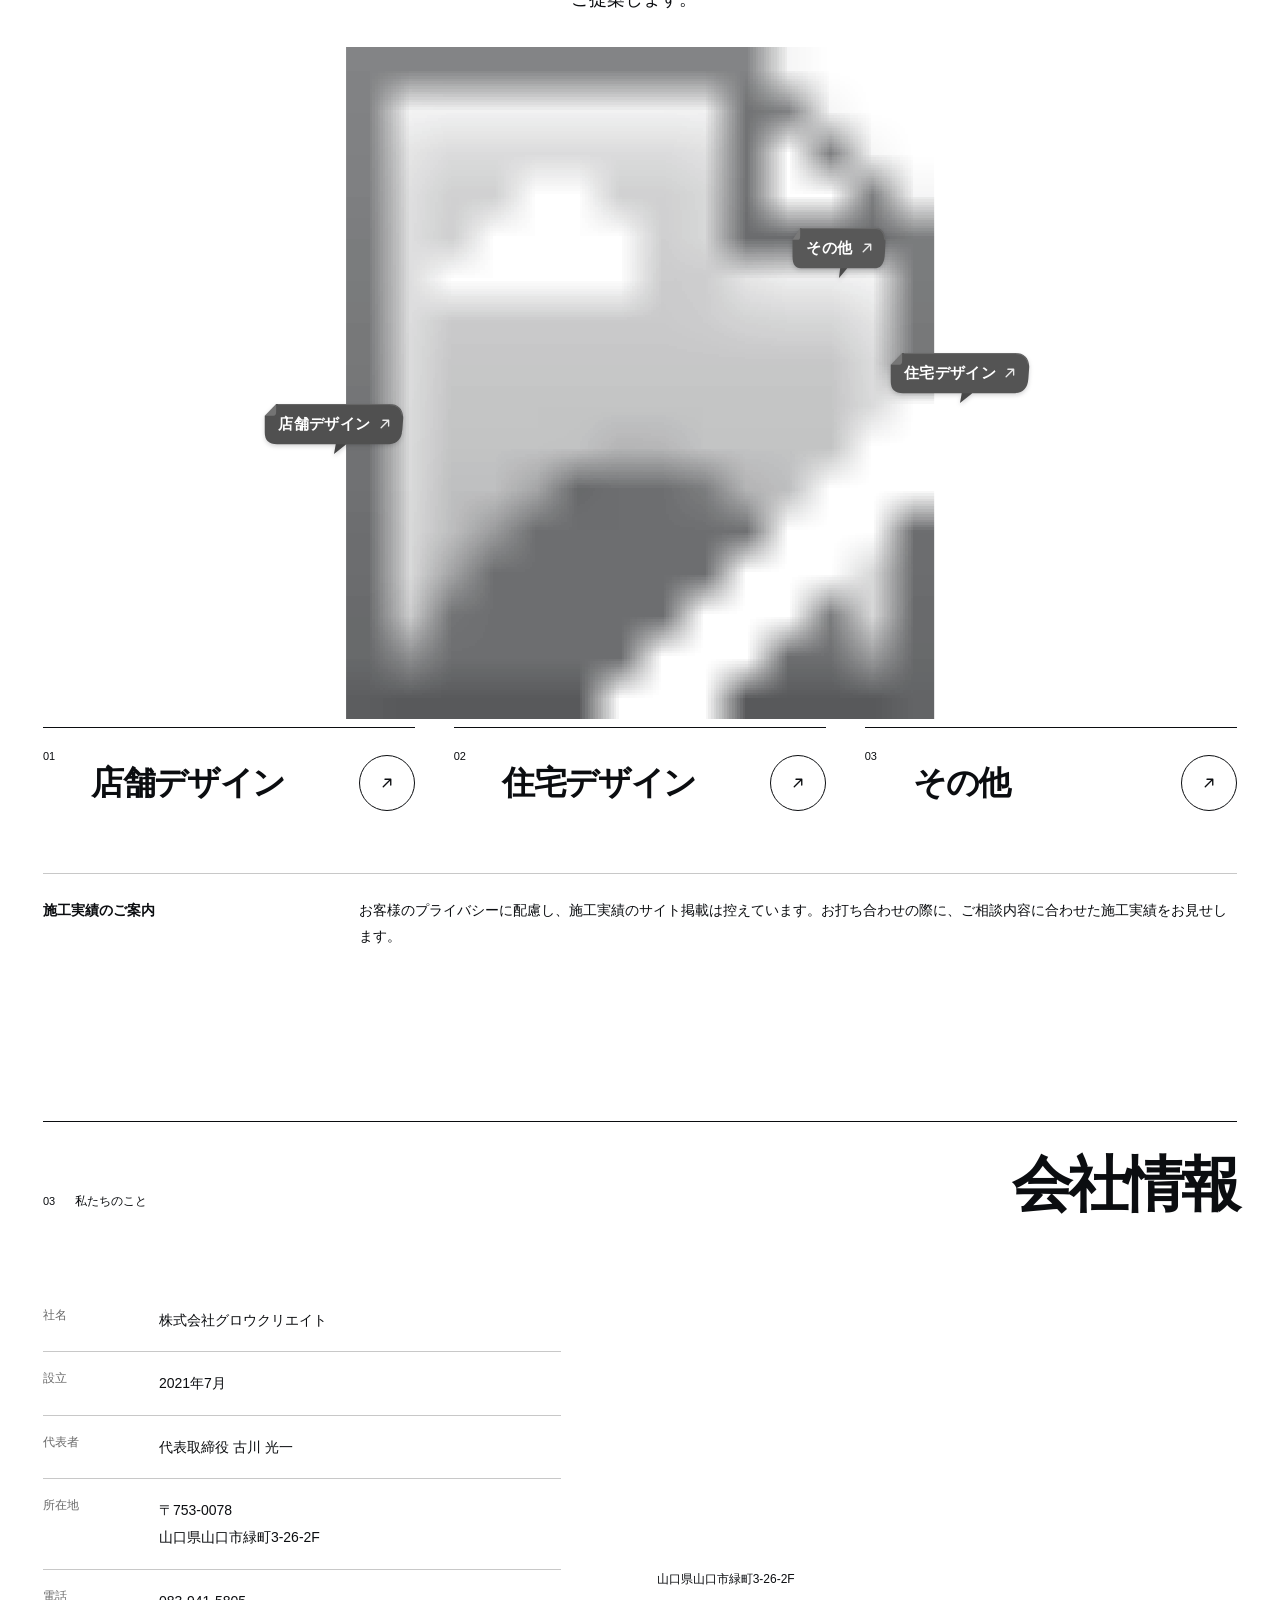
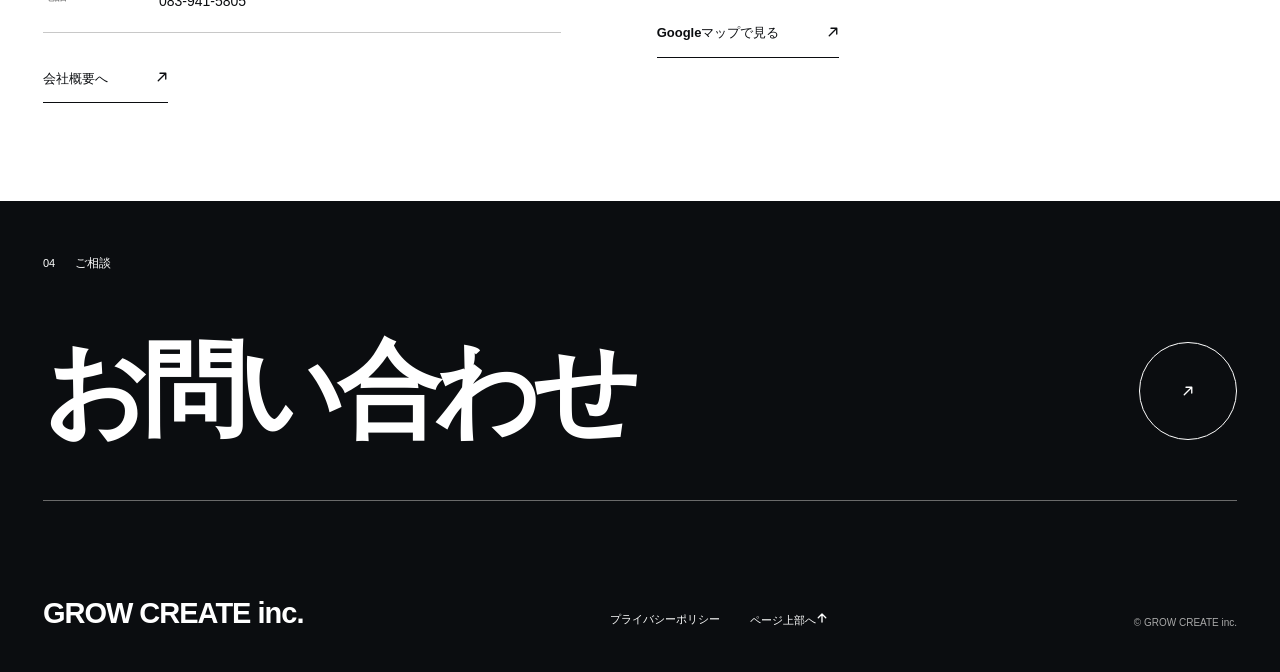
==== commit 24b43162: "Publish the cleaner preview pages" ====
--- a/index.html
+++ b/index.html
@@ -11,20 +11,20 @@
 .site-header{height:100px;display:flex;align-items:center;justify-content:space-between;margin:0 var(--gutter);border-bottom:1px solid var(--ink);position:relative;z-index:5}.brand{display:block;line-height:1}.brand strong{font-family:Arial,sans-serif;font-size:29px;font-weight:800;letter-spacing:-1.2px}.brand small{display:block;font-size:11px;font-weight:500;letter-spacing:.035em;margin-top:9px}.desktop-nav{display:flex;align-items:center;gap:34px;font-size:13px;font-weight:600}.desktop-nav a:last-child{padding:13px 20px;border:1px solid var(--ink);border-radius:32px}.menu-button{display:none;border:0;background:none;min-width:44px;min-height:44px;padding:8px}.menu-button span{display:block;width:24px;height:1px;background:currentColor;margin:6px auto}
 .hero{position:relative;isolation:isolate;height:clamp(620px,calc(100svh - 100px),940px);min-height:620px;overflow:hidden}.hero-art{position:absolute;z-index:-1;right:0;top:12px;height:calc(100% - 24px);width:auto;aspect-ratio:1254/1254;animation:paper-arrive 1s cubic-bezier(.2,.65,.3,1) both}.hero-art img{display:block;width:100%;height:auto}.hero h1{font-weight:850;letter-spacing:-.065em}.hero-lead{display:block;position:absolute;left:var(--gutter);top:105px;font-size:clamp(34px,3.65vw,58px);line-height:1.55;letter-spacing:-.055em}.hero-verb{position:absolute;left:calc(var(--gutter) - 8px);bottom:52px;white-space:nowrap;font-size:clamp(120px,13.3vw,208px);line-height:1.15;letter-spacing:-.075em}.hero-scroll{position:absolute;right:var(--gutter);bottom:38px;font-size:11px;display:flex;align-items:center;gap:24px;writing-mode:vertical-rl}.hero-scroll b{font-size:26px;font-weight:400;writing-mode:horizontal-tb}.hero-index{position:absolute;left:var(--gutter);top:calc(105px + 13.5vw);font:10px/1.7 Arial,sans-serif;letter-spacing:.16em}.hero-index span{display:block}
 .statement{background:var(--ink);color:#ffffff;padding:96px var(--gutter) 104px;display:grid;grid-template-columns:1fr 2.4fr;gap:56px}.section-kicker{font-size:12px;line-height:1.8;display:flex;gap:20px;align-items:baseline}.section-kicker span{font:11px/1 Arial,sans-serif}.statement .intro{font-family:"Noto Serif JP","Yu Mincho",serif;font-size:clamp(23px,2.05vw,32px);line-height:2.15;letter-spacing:.055em;max-width:930px}.statement .company-link{display:inline-flex;gap:70px;font-size:13px;margin-top:30px;border-bottom:1px solid #6b6b6b;padding-bottom:12px}
-.town-section{background:#ffffff;padding:88px var(--gutter) 84px}.town-top{display:grid;grid-template-columns:30% 70%;align-items:start}.town-heading{padding-top:12px}.town-heading h2{font-size:clamp(36px,3.7vw,60px);line-height:1.4;letter-spacing:-.055em;font-weight:750;margin-top:48px}.town-art{margin-top:28px}.town-art svg{display:block;width:100%;height:auto;max-height:570px}.town-caption{text-align:right;font-size:10px;line-height:1.8;color:#7b7b7b;margin-top:12px}.service-links{display:grid;grid-template-columns:1fr 1fr;gap:64px;margin-top:24px}.service-link{min-height:112px;border-top:1px solid var(--ink);display:flex;justify-content:space-between;align-items:center;gap:12px}.service-link .number{font:11px Arial,sans-serif;align-self:flex-start;margin-top:22px}.service-link .name{font-size:clamp(24px,2.6vw,42px);font-weight:650;letter-spacing:-.04em;flex:1;margin-left:24px}.arrow{display:grid;place-items:center;width:56px;height:56px;border:1px solid currentColor;border-radius:50%;font-family:Arial,sans-serif;font-size:28px;line-height:1;flex-shrink:0;transition:background .2s,color .2s,transform .2s}.service-link:hover .arrow{background:var(--ink);color:white;transform:rotate(-30deg)}body[data-entry="shop"] .service-link[data-entry="shop"],body[data-entry="home"] .service-link[data-entry="home"]{color:var(--green)}body[data-entry="shop"] #town-shop [data-part="shop-roof"],body[data-entry="home"] #town-home [data-part="home-roof"]{fill:#5d5d5d;stroke:#424242}body[data-entry="shop"] #town-home [data-part="home-roof"],body[data-entry="home"] #town-shop [data-part="shop-roof"]{fill:#0b0d10;stroke:#0b0d10}
+.town-section{background:#ffffff;padding:88px var(--gutter) 84px}.town-top{display:grid;grid-template-columns:30% 70%;align-items:start}.town-heading{padding-top:12px}.town-heading h2{font-size:clamp(36px,3.7vw,60px);line-height:1.4;letter-spacing:-.055em;font-weight:750;margin-top:48px}.town-art{margin-top:28px}.town-art svg{display:block;width:100%;height:auto;max-height:570px}.service-links{display:grid;grid-template-columns:1fr 1fr;gap:64px;margin-top:24px}.service-link{min-height:112px;border-top:1px solid var(--ink);display:flex;justify-content:space-between;align-items:center;gap:12px}.service-link .number{font:11px Arial,sans-serif;align-self:flex-start;margin-top:22px}.service-link .name{font-size:clamp(24px,2.6vw,42px);font-weight:650;letter-spacing:-.04em;flex:1;margin-left:24px}.arrow{display:grid;place-items:center;width:56px;height:56px;border:1px solid currentColor;border-radius:50%;font-family:Arial,sans-serif;font-size:28px;line-height:1;flex-shrink:0;transition:background .2s,color .2s,transform .2s}.service-link:hover .arrow{background:var(--ink);color:white;transform:rotate(-30deg)}body[data-entry="shop"] .service-link[data-entry="shop"],body[data-entry="home"] .service-link[data-entry="home"]{color:var(--green)}body[data-entry="shop"] #town-shop [data-part="shop-roof"],body[data-entry="home"] #town-home [data-part="home-roof"]{fill:#5d5d5d;stroke:#424242}body[data-entry="shop"] #town-home [data-part="home-roof"],body[data-entry="home"] #town-shop [data-part="shop-roof"]{fill:#0b0d10;stroke:#0b0d10}
 .company{padding:88px var(--gutter) 98px}.company-heading{display:flex;justify-content:space-between;align-items:baseline;border-top:1px solid var(--ink);padding-top:24px}.company h2{font-size:clamp(42px,4.7vw,76px);letter-spacing:-.06em;font-weight:650;line-height:1.3}.company-grid{display:grid;grid-template-columns:1fr 1.12fr;gap:8%;margin-top:64px}.facts{margin:0;font-size:14px}.facts div{display:grid;grid-template-columns:96px 1fr;gap:20px;padding:18px 0;border-bottom:1px solid var(--line)}dt{color:#696969;font-size:12px}dd{margin:0;line-height:1.9}.plain-link{display:inline-flex;align-items:center;gap:48px;min-height:48px;font-size:13px;margin-top:22px;border-bottom:1px solid var(--ink)}.location-map{background:#ffffff}.location-map svg{display:block;width:100%;height:auto}.map-caption{font-size:12px;margin-top:16px}.company-grid .plain-link{font-weight:550}
-.contact{background:var(--ink);color:#ffffff;padding:52px var(--gutter) 64px}.contact .section-kicker{padding-bottom:38px}.contact-link{display:flex;align-items:center;justify-content:space-between;gap:24px;border-bottom:1px solid #6a6a6a;padding-bottom:32px}.contact-link h2{font-size:clamp(56px,8.1vw,132px);font-weight:650;letter-spacing:-.07em;line-height:1.5}.contact .arrow{width:98px;height:98px;font-size:54px}.contact-link:hover .arrow{background:#ffffff;color:var(--ink)}.site-footer{background:var(--ink);color:#ffffff;padding:34px var(--gutter) 44px;display:flex;justify-content:space-between;align-items:end;gap:24px}.footer-brand{font:700 29px/1 Arial,sans-serif;letter-spacing:-1px}.footer-links{display:flex;gap:30px;font-size:11px}.copyright{font:10px Arial,sans-serif;color:#a8a8a8}.review-note{padding:18px var(--gutter);font-size:11px;line-height:1.8;background:#ffffff;color:#676767}.review-status{display:block;position:fixed;z-index:30;bottom:18px;left:50%;transform:translateX(-50%);max-width:calc(100% - 32px);width:max-content;padding:14px 20px;background:#0b0d10;color:white;font-size:13px;box-shadow:0 4px 16px #0b0d1022}.review-status:empty{display:none}dialog{position:fixed;inset:0;width:100%;height:100%;max-width:none;max-height:none;border:0;margin:0;padding:24px;background:var(--paper);color:var(--ink)}dialog::backdrop{background:#0b0d1044}.menu-close{float:right;border:1px solid var(--ink);background:none;width:44px;height:44px;border-radius:50%;font-size:24px}dialog nav{display:grid;gap:28px;padding-top:100px;font-size:30px;font-weight:600}
+.contact{background:var(--ink);color:#ffffff;padding:52px var(--gutter) 64px}.contact .section-kicker{padding-bottom:38px}.contact-link{display:flex;align-items:center;justify-content:space-between;gap:24px;border-bottom:1px solid #6a6a6a;padding-bottom:32px}.contact-link h2{font-size:clamp(56px,8.1vw,132px);font-weight:650;letter-spacing:-.07em;line-height:1.5}.contact .arrow{width:98px;height:98px;font-size:54px}.contact-link:hover .arrow{background:#ffffff;color:var(--ink)}.site-footer{background:var(--ink);color:#ffffff;padding:34px var(--gutter) 44px;display:flex;justify-content:space-between;align-items:end;gap:24px}.footer-brand{font:700 29px/1 Arial,sans-serif;letter-spacing:-1px}.footer-links{display:flex;gap:30px;font-size:11px}.copyright{font:10px Arial,sans-serif;color:#a8a8a8}.review-status{display:block;position:fixed;z-index:30;bottom:18px;left:50%;transform:translateX(-50%);max-width:calc(100% - 32px);width:max-content;padding:14px 20px;background:#0b0d10;color:white;font-size:13px;box-shadow:0 4px 16px #0b0d1022}.review-status:empty{display:none}dialog{position:fixed;inset:0;width:100%;height:100%;max-width:none;max-height:none;border:0;margin:0;padding:24px;background:var(--paper);color:var(--ink)}dialog::backdrop{background:#0b0d1044}.menu-close{float:right;border:1px solid var(--ink);background:none;width:44px;height:44px;border-radius:50%;font-size:24px}dialog nav{display:grid;gap:28px;padding-top:100px;font-size:30px;font-weight:600}
 @keyframes paper-arrive{from{transform:translateY(18px) rotate(-1deg)}to{transform:none}}
 @media(min-width:1700px){.hero{max-width:1800px;margin:auto}.hero-art{width:auto;right:1%}.hero-lead{font-size:62px}}
 @media(max-width:1000px) and (min-width:701px){.desktop-nav{gap:18px;font-size:11px}.desktop-nav a:last-child{padding:12px}.brand strong{font-size:24px}.hero{min-height:650px}.hero-art{width:69%;height:auto;aspect-ratio:auto;right:-8%}.hero-lead{top:80px;font-size:32px}.hero-verb{font-size:13.7vw;bottom:68px}.hero-index{display:none}.statement{gap:24px;grid-template-columns:1fr 3fr;padding-top:72px;padding-bottom:72px}.service-links{gap:32px}.service-link .name{margin-left:4px}.company-grid{gap:5%}.facts div{grid-template-columns:60px 1fr;gap:12px}}
-@media(max-width:700px){:root{--gutter:24px}.site-header{height:76px}.brand strong{font-size:22px;letter-spacing:-.8px}.brand small{font-size:10px;margin-top:7px}.desktop-nav{display:none}.menu-button{display:block}.hero{height:690px;min-height:0}.hero-art{width:100%;height:auto;aspect-ratio:auto;right:0;top:177px}.hero-lead{top:51px;font-size:25px;line-height:1.55;letter-spacing:-.055em}.hero-verb{font-size:17.4vw;left:20px;bottom:42px;letter-spacing:-.075em}.hero-index{display:none}.hero-scroll{right:24px;bottom:16px;writing-mode:horizontal-tb;gap:12px;font-size:10px}.hero-scroll b{font-size:18px}.statement{padding:54px 24px 58px;display:block}.statement .intro{font-size:20px;line-height:2;letter-spacing:.035em;margin-top:30px}.statement .company-link{margin-top:24px;gap:68px;font-size:12px}.town-section{padding:58px 24px}.town-top{display:block}.town-heading{padding:0}.town-heading h2{font-size:37px;line-height:1.35;margin-top:24px}.town-art{margin-top:28px}.town-art svg{height:230px;max-height:none}.town-caption{font-size:9px;margin-top:16px}.service-links{gap:20px;margin-top:24px}.service-link{min-height:82px;position:relative;padding-top:10px;gap:8px}.service-link .number{display:none}.service-link .name{font-size:17px;letter-spacing:-.05em;white-space:nowrap;margin:0}.arrow{width:32px;height:32px;font-size:20px}.company{padding:58px 24px}.company-heading{display:block;padding-top:20px}.company h2{font-size:42px;margin-top:22px}.company-grid{display:block;margin-top:28px}.facts{font-size:13px}.facts div{grid-template-columns:64px 1fr;padding:17px 0;gap:16px}dt{font-size:11px}.plain-link{font-size:12px}.location{margin-top:40px}.map-caption{font-size:11px}.contact{padding:34px 24px 24px}.contact .section-kicker{padding-bottom:22px}.contact-link{gap:10px;padding-bottom:26px}.contact-link h2{font-size:42px;letter-spacing:-.06em}.contact .arrow{width:44px;height:44px;font-size:26px}.site-footer{padding:24px 24px 32px;flex-wrap:wrap}.footer-brand{font-size:25px;width:100%;margin-bottom:6px}.footer-links{gap:24px;font-size:10px}.copyright{font-size:9px}.section-kicker{font-size:11px;gap:18px}.review-note{font-size:10px}}
+@media(max-width:700px){:root{--gutter:24px}.site-header{height:76px}.brand strong{font-size:22px;letter-spacing:-.8px}.brand small{font-size:10px;margin-top:7px}.desktop-nav{display:none}.menu-button{display:block}.hero{height:690px;min-height:0}.hero-art{width:100%;height:auto;aspect-ratio:auto;right:0;top:177px}.hero-lead{top:51px;font-size:25px;line-height:1.55;letter-spacing:-.055em}.hero-verb{font-size:17.4vw;left:20px;bottom:42px;letter-spacing:-.075em}.hero-index{display:none}.hero-scroll{right:24px;bottom:16px;writing-mode:horizontal-tb;gap:12px;font-size:10px}.hero-scroll b{font-size:18px}.statement{padding:54px 24px 58px;display:block}.statement .intro{font-size:20px;line-height:2;letter-spacing:.035em;margin-top:30px}.statement .company-link{margin-top:24px;gap:68px;font-size:12px}.town-section{padding:58px 24px}.town-top{display:block}.town-heading{padding:0}.town-heading h2{font-size:37px;line-height:1.35;margin-top:24px}.town-art{margin-top:28px}.town-art svg{height:230px;max-height:none}.service-links{gap:20px;margin-top:24px}.service-link{min-height:82px;position:relative;padding-top:10px;gap:8px}.service-link .number{display:none}.service-link .name{font-size:17px;letter-spacing:-.05em;white-space:nowrap;margin:0}.arrow{width:32px;height:32px;font-size:20px}.company{padding:58px 24px}.company-heading{display:block;padding-top:20px}.company h2{font-size:42px;margin-top:22px}.company-grid{display:block;margin-top:28px}.facts{font-size:13px}.facts div{grid-template-columns:64px 1fr;padding:17px 0;gap:16px}dt{font-size:11px}.plain-link{font-size:12px}.location{margin-top:40px}.map-caption{font-size:11px}.contact{padding:34px 24px 24px}.contact .section-kicker{padding-bottom:22px}.contact-link{gap:10px;padding-bottom:26px}.contact-link h2{font-size:42px;letter-spacing:-.06em}.contact .arrow{width:44px;height:44px;font-size:26px}.site-footer{padding:24px 24px 32px;flex-wrap:wrap}.footer-brand{font-size:25px;width:100%;margin-bottom:6px}.footer-links{gap:24px;font-size:10px}.copyright{font-size:9px}.section-kicker{font-size:11px;gap:18px}}
 @media(max-width:359px){:root{--gutter:18px}.hero{height:600px}.hero-lead{font-size:21px;left:18px;top:42px}.hero-art{top:155px}.hero-verb{left:15px;bottom:44px}.statement,.town-section,.company{padding-left:18px;padding-right:18px}.service-link .name{font-size:14px}.service-links{gap:16px}.arrow{width:28px;height:28px;font-size:18px}.town-heading h2{font-size:31px}.contact-link h2{font-size:34px}}
 @media(prefers-reduced-motion:reduce){html{scroll-behavior:auto}*,*::before,*::after{animation:none!important;transition:none!important}}
 
 /* Revision 07: frontal paper panorama fills the section, separate from iso details. */
 .town-top{display:block}.town-heading{display:flex;justify-content:space-between;align-items:baseline;gap:30px}.town-heading h2{margin-top:0;font-size:clamp(36px,3.7vw,60px)}.town-heading h2 br{display:none}.town-art{margin:30px auto 0;max-width:1440px}.town-art svg{width:100%;height:auto;max-height:none}.service-links{margin-top:8px}
 body[data-entry="shop"] .town-tint[data-tint=shop],body[data-entry="home"] .town-tint[data-tint=home]{opacity:1}body[data-entry="shop"] .town-tint[data-tint=home],body[data-entry="home"] .town-tint[data-tint=shop]{opacity:0}
-@media(max-width:700px){.town-heading{display:block}.town-heading h2{font-size:37px;line-height:1.35;margin-top:24px}.town-heading h2 br{display:block}.town-art{margin-top:26px;margin-left:-14px;margin-right:-14px}.town-art svg{height:260px;width:100%}.service-links{margin-top:14px}.town-caption{text-align:left}}
+@media(max-width:700px){.town-heading{display:block}.town-heading h2{font-size:37px;line-height:1.35;margin-top:24px}.town-heading h2 br{display:block}.town-art{margin-top:26px;margin-left:-14px;margin-right:-14px}.town-art svg{height:260px;width:100%}.service-links{margin-top:14px}}
 @media(max-width:359px){.town-heading h2{font-size:31px}.town-art{margin-left:-10px;margin-right:-10px}}
 
 .town-art{display:grid;align-items:center}.town-canvas{width:100%;position:relative;user-select:none}.town-canvas>svg{display:block;width:100%;height:auto;max-height:none}
@@ -77,23 +77,23 @@
 </style>
 <script>if(new URLSearchParams(location.search).has("still"))document.documentElement.dataset.heroStill="";</script>
 
-<link rel="preload" as="image" href="/grow-create-preview/assets/776811a8ef-tree-sprout.webp" type="image/webp">
-<link rel="preload" as="image" href="/grow-create-preview/assets/42efc0a9f3-tree-young.webp" type="image/webp">
-<link rel="preload" as="image" href="/grow-create-preview/assets/8ade5f9a64-tree-developing.webp" type="image/webp">
-<link rel="preload" as="image" href="/grow-create-preview/assets/66c1706e7d-tree-mature.webp" type="image/webp">
-<link rel="stylesheet" href="/grow-create-preview/assets/3fa01377ae-revision-19-hero-growth.css">
-<link rel="stylesheet" href="/grow-create-preview/assets/7db8f6b27c-brand-palette.css?v=black-white20">
-<link rel="preload" as="image" href="/grow-create-preview/assets/b9cf13811f-town-panorama.webp">
-<link rel="stylesheet" href="/grow-create-preview/assets/f35d214a25-hero-story.css?v=36">
+<link rel="preload" as="image" href="/grow-create-preview/assets/47445e091d-tree-sprout.webp" type="image/webp">
+<link rel="preload" as="image" href="/grow-create-preview/assets/a1e789c728-tree-young.webp" type="image/webp">
+<link rel="preload" as="image" href="/grow-create-preview/assets/9c746af0d8-tree-developing.webp" type="image/webp">
+<link rel="preload" as="image" href="/grow-create-preview/assets/c784b1d011-tree-mature.webp" type="image/webp">
+<link rel="stylesheet" href="/grow-create-preview/assets/1d1506e261-revision-19-hero-growth.css">
+<link rel="stylesheet" href="/grow-create-preview/assets/b1b9d9d072-brand-palette.css?v=black-white20">
+<link rel="preload" as="image" href="/grow-create-preview/assets/503c4772c8-town-panorama.webp">
+<link rel="stylesheet" href="/grow-create-preview/assets/5edce6e69c-hero-story.css?v=36">
 <script>
 if(!document.documentElement.hasAttribute('data-hero-still') && matchMedia('(prefers-reduced-motion: no-preference)').matches && typeof Element.prototype.animate==='function') {
   document.documentElement.dataset.heroStory='pending';
   window.__growStoryFallback36=setTimeout(()=>{if(document.documentElement.dataset.heroStory==='pending')document.documentElement.dataset.heroStory='still';},6000);
 }
 </script>
-<script type="module" src="/grow-create-preview/assets/78c504008e-hero-story.js?v=36"></script>
-<link rel="preload" as="image" href="/grow-create-preview/assets/776811a8ef-tree-sprout.webp"><link rel="preload" as="image" href="/grow-create-preview/assets/42efc0a9f3-tree-young.webp"><link rel="preload" as="image" href="/grow-create-preview/assets/8ade5f9a64-tree-developing.webp"><link rel="preload" as="image" href="/grow-create-preview/assets/66c1706e7d-tree-mature.webp">
-<link rel="preload" as="image" href="/grow-create-preview/assets/f175eead6d-person-planting.webp" type="image/webp"><link rel="preload" as="image" href="/grow-create-preview/assets/1535fb59be-person-watering.webp" type="image/webp"><link rel="preload" as="image" href="/grow-create-preview/assets/7b7e83f632-person-watching.webp" type="image/webp"><link rel="preload" as="image" href="/grow-create-preview/assets/0ae6bc06e4-person-resting.webp" type="image/webp">
+<script type="module" src="/grow-create-preview/assets/a8fea7fd70-hero-story.js?v=36"></script>
+<link rel="preload" as="image" href="/grow-create-preview/assets/47445e091d-tree-sprout.webp"><link rel="preload" as="image" href="/grow-create-preview/assets/a1e789c728-tree-young.webp"><link rel="preload" as="image" href="/grow-create-preview/assets/9c746af0d8-tree-developing.webp"><link rel="preload" as="image" href="/grow-create-preview/assets/c784b1d011-tree-mature.webp">
+<link rel="preload" as="image" href="/grow-create-preview/assets/d10f2556c2-person-planting.webp" type="image/webp"><link rel="preload" as="image" href="/grow-create-preview/assets/81760c26e9-person-watering.webp" type="image/webp"><link rel="preload" as="image" href="/grow-create-preview/assets/32d23b2d4d-person-watching.webp" type="image/webp"><link rel="preload" as="image" href="/grow-create-preview/assets/e7f27d4cad-person-resting.webp" type="image/webp">
 <style>.preview-map{display:block;width:100%;height:266px;border:0}.company-map .preview-map{height:340px}.preview-banner{margin:0;padding:7px 16px;border-bottom:1px solid #ddd;background:#fff;color:#0B0D10;font:11px/1.5 sans-serif;text-align:center}@media(max-width:600px){.preview-map,.company-map .preview-map{height:260px}}</style></head>
 <body><p class="preview-banner">設計確認用プレビュー｜お問い合わせの実送信は停止しています。</p>
 <a class="skip" href="#main">本文へ移動</a>
@@ -111,7 +111,7 @@
     </span>
     <span class="hero-verb" aria-hidden="true"><span class="hero-char" style="--char-delay: 1450ms">創</span><span class="hero-char" style="--char-delay: 1520ms">造</span><span class="hero-char" style="--char-delay: 1590ms">す</span><span class="hero-char" style="--char-delay: 1660ms">る</span><span class="hero-char" style="--char-delay: 1730ms">。</span></span>
   </h1>
-  <div class="hero-panorama" aria-hidden="true"><img src="/grow-create-preview/assets/b9cf13811f-town-panorama.webp" width="2172" height="724" alt="" decoding="async"></div><figure class="hero-art" role="img" aria-label="紙の人物が種を植えて水をやり、育った木に寄り添う。成木の後ろで街が中央から左右へ現れる。"><svg class="hero-filter-defs" width="0" height="0" aria-hidden="true" focusable="false"><defs><filter id="paper-tree-tone" color-interpolation-filters="sRGB"><feColorMatrix in="SourceGraphic" type="saturate" values="0" result="neutral"/><feColorMatrix in="SourceGraphic" type="matrix" values="0 0 0 0 0  0 0 0 0 0  0 0 0 0 0  -3 6 -3 0 -.20" result="leaf-chroma"/><feComposite in="SourceGraphic" in2="leaf-chroma" operator="in" result="green-leaves"/><feMerge><feMergeNode in="neutral"/><feMergeNode in="green-leaves"/></feMerge></filter></defs></svg><div class="hero-raster-stage"><div class="hero-ground-shadow"></div><svg class="hero-seed" viewBox="606 1157 15 10" width="15" height="10" aria-hidden="true" style="left:48.32535885%;top:92.26475279%;width:1.19617225%;height:0.79744817%"><path d="M606 1162Q611 1157 619 1161Q621 1165 614 1167Q608 1167 606 1162Z" fill="#0B0D10"/></svg><div class="hero-tree-layer" data-tree-stage="sprout"><img src="/grow-create-preview/assets/776811a8ef-tree-sprout.webp" width="1254" height="1254" alt="" decoding="async" style="top:-0.79744817%"></div><div class="hero-tree-layer" data-tree-stage="young"><img src="/grow-create-preview/assets/42efc0a9f3-tree-young.webp" width="1254" height="1254" alt="" decoding="async" style="top:-1.35566188%"></div><div class="hero-tree-layer" data-tree-stage="developing"><img src="/grow-create-preview/assets/8ade5f9a64-tree-developing.webp" width="1254" height="1254" alt="" decoding="async" style="top:-0.95693780%"></div><div class="hero-tree-layer" data-tree-stage="mature"><img src="/grow-create-preview/assets/66c1706e7d-tree-mature.webp" width="1254" height="1254" alt="" decoding="async" style="top:-1.35566188%"></div><div class="hero-person-pose" data-paper-pose="planting" style="left:46.73046252%;top:63.97129187%;width:19.59808612%;height:29.39712919%"><img src="/grow-create-preview/assets/f175eead6d-person-planting.webp" width="1024" height="1536" alt="" decoding="async"></div><div class="hero-person-pose" data-paper-pose="watering" style="left:46.41148325%;top:64.58373206%;width:19.59808612%;height:29.39712919%"><img src="/grow-create-preview/assets/1535fb59be-person-watering.webp" width="1024" height="1536" alt="" decoding="async"></div><div class="hero-person-pose" data-paper-pose="watching" style="left:48.64433812%;top:64.14354067%;width:19.59808612%;height:29.39712919%"><img src="/grow-create-preview/assets/7b7e83f632-person-watching.webp" width="1024" height="1536" alt="" decoding="async"></div><div class="hero-person-pose" data-paper-pose="resting" style="left:48.48484848%;top:64.14354067%;width:19.59808612%;height:29.39712919%"><img src="/grow-create-preview/assets/0ae6bc06e4-person-resting.webp" width="1024" height="1536" alt="" decoding="async"></div></div></figure>
+  <div class="hero-panorama" aria-hidden="true"><img src="/grow-create-preview/assets/503c4772c8-town-panorama.webp" width="2172" height="724" alt="" decoding="async"></div><figure class="hero-art" role="img" aria-label="紙の人物が種を植えて水をやり、育った木に寄り添う。成木の後ろで街が中央から左右へ現れる。"><svg class="hero-filter-defs" width="0" height="0" aria-hidden="true" focusable="false"><defs><filter id="paper-tree-tone" color-interpolation-filters="sRGB"><feColorMatrix in="SourceGraphic" type="saturate" values="0" result="neutral"/><feColorMatrix in="SourceGraphic" type="matrix" values="0 0 0 0 0  0 0 0 0 0  0 0 0 0 0  -3 6 -3 0 -.20" result="leaf-chroma"/><feComposite in="SourceGraphic" in2="leaf-chroma" operator="in" result="green-leaves"/><feMerge><feMergeNode in="neutral"/><feMergeNode in="green-leaves"/></feMerge></filter></defs></svg><div class="hero-raster-stage"><div class="hero-ground-shadow"></div><svg class="hero-seed" viewBox="606 1157 15 10" width="15" height="10" aria-hidden="true" style="left:48.32535885%;top:92.26475279%;width:1.19617225%;height:0.79744817%"><path d="M606 1162Q611 1157 619 1161Q621 1165 614 1167Q608 1167 606 1162Z" fill="#0B0D10"/></svg><div class="hero-tree-layer" data-tree-stage="sprout"><img src="/grow-create-preview/assets/47445e091d-tree-sprout.webp" width="1254" height="1254" alt="" decoding="async" style="top:-0.79744817%"></div><div class="hero-tree-layer" data-tree-stage="young"><img src="/grow-create-preview/assets/a1e789c728-tree-young.webp" width="1254" height="1254" alt="" decoding="async" style="top:-1.35566188%"></div><div class="hero-tree-layer" data-tree-stage="developing"><img src="/grow-create-preview/assets/9c746af0d8-tree-developing.webp" width="1254" height="1254" alt="" decoding="async" style="top:-0.95693780%"></div><div class="hero-tree-layer" data-tree-stage="mature"><img src="/grow-create-preview/assets/c784b1d011-tree-mature.webp" width="1254" height="1254" alt="" decoding="async" style="top:-1.35566188%"></div><div class="hero-person-pose" data-paper-pose="planting" style="left:46.73046252%;top:63.97129187%;width:19.59808612%;height:29.39712919%"><img src="/grow-create-preview/assets/d10f2556c2-person-planting.webp" width="1024" height="1536" alt="" decoding="async"></div><div class="hero-person-pose" data-paper-pose="watering" style="left:46.41148325%;top:64.58373206%;width:19.59808612%;height:29.39712919%"><img src="/grow-create-preview/assets/81760c26e9-person-watering.webp" width="1024" height="1536" alt="" decoding="async"></div><div class="hero-person-pose" data-paper-pose="watching" style="left:48.64433812%;top:64.14354067%;width:19.59808612%;height:29.39712919%"><img src="/grow-create-preview/assets/32d23b2d4d-person-watching.webp" width="1024" height="1536" alt="" decoding="async"></div><div class="hero-person-pose" data-paper-pose="resting" style="left:48.48484848%;top:64.14354067%;width:19.59808612%;height:29.39712919%"><img src="/grow-create-preview/assets/e7f27d4cad-person-resting.webp" width="1024" height="1536" alt="" decoding="async"></div></div></figure>
   <a class="hero-scroll" href="#message">下へ<b aria-hidden="true"><svg class="link-arrow" viewBox="0 0 12 12" width="12" height="12" aria-hidden="true" focusable="false"><path d="M6 2v8M2.25 6.25 6 10l3.75-3.75" fill="none" stroke="currentColor" stroke-width="1.35" stroke-linecap="round" stroke-linejoin="round"/></svg></b></a>
  </section>
  <section class="statement" id="message" aria-label="私たちについて">
@@ -125,11 +125,11 @@
       <h2 id="town-title">店舗・住宅の<br>デザイン</h2>
       <p class="town-lead">店舗や住宅の設計から、施設の改装・補修まで。建物の使い方やご要望に合わせてご提案します。</p>
     </div>
-  </div><figure class="town-art"><div class="town-canvas"><svg xmlns="http://www.w3.org/2000/svg" width="1672" height="941" viewBox="0 0 1672 941" data-projection="frontal-layered-paper" aria-hidden="true"><defs><image id="paper-town-art" href="/grow-create-preview/assets/3c0e1e18c7-town-art.png" width="1672" height="941"/><filter id="town-gray" color-interpolation-filters="sRGB">
+  </div><figure class="town-art"><div class="town-canvas"><svg xmlns="http://www.w3.org/2000/svg" width="1672" height="941" viewBox="0 0 1672 941" data-projection="frontal-layered-paper" aria-hidden="true"><defs><image id="paper-town-art" href="/grow-create-preview/assets/1e5d4f051b-town-art.png" width="1672" height="941"/><filter id="town-gray" color-interpolation-filters="sRGB">
 <feColorMatrix type="saturate" values="0"/>
 <feComponentTransfer><feFuncR type="linear" slope="1.40" intercept="-.40"/><feFuncG type="linear" slope="1.40" intercept="-.40"/><feFuncB type="linear" slope="1.40" intercept="-.40"/></feComponentTransfer>
 <feComponentTransfer><feFuncR type="linear" slope=".956863" intercept=".043137"/><feFuncG type="linear" slope=".949020" intercept=".050980"/><feFuncB type="linear" slope=".937255" intercept=".062745"/></feComponentTransfer>
-</filter><path id="paper-shop-front" d="M244 561H669V629L657 632L661 695H658V852H237L236 831L229 819L222 814L218 802L201 792L187 787L174 780L160 778L145 768V696H139V672L151 631H155V613L176 615L181 600L202 607L210 586V577H244Z M592 783H645L657 863H648L637 797L627 861L579 867Z M664 644H706V651H691V664H710V745H664Z"/><path id="paper-shop-middle-left" d="M500 440H666L675 451L669 455V484L677 514L670 518V559H501V454Z"/><path id="paper-shop-middle-right" d="M861 495H1018L1037 506L1035 512L1042 520L1049 523L1056 530L1065 537L1063 543L1057 541V568L1045 572L1037 578L1029 580L1021 589L1016 599L1007 601L1001 596L992 593L984 596L979 602L972 605L970 613L961 620H874L871 604V569L861 565L864 550L859 538L861 520Z"/><path id="paper-home-front" d="M1090 616L1284 494L1573 670L1564 681H1539V773L1523 780L1516 790L1503 796L1491 804L1479 805L1465 810L1455 818L1442 824L1434 838H1399L1394 831L1388 824L1379 820L1372 814L1363 812L1358 807L1345 804L1333 806L1323 813L1318 821L1311 829L1304 835H1222L1219 823L1211 815L1203 810L1194 807L1183 809L1173 811L1164 806L1152 801L1141 799L1131 801L1121 804L1111 798L1100 794L1097 791L1105 780L1126 775L1141 762L1159 776L1179 765L1186 750V734L1182 720L1171 697L1158 674L1143 655L1124 643L1110 633Z"/><path id="paper-home-far-left" d="M57 440L99 395H186L256 440L251 446L242 444V478L232 478L224 484L215 486L205 490L193 483L179 478L165 471L150 467L142 456L125 451L111 451L94 443L76 443L69 448Z"/><path id="paper-home-middle-left" d="M235 452L280 423H419L451 457L447 462H438V488L434 496L437 521Q429 518 420 523Q405 522 400 534L388 539V559H378Q379 549 372 545Q372 539 362 536Q353 535 345 537Q343 530 337 527Q330 522 320 525L319 513Q315 502 306 497H301Q301 486 292 479Q284 469 272 471Q262 473 257 477L251 483L244 486V470L243 461Z"/><path id="paper-home-back-left" d="M340 394L405 349L473 355L517 394L513 400H501V425L491 429L483 440L468 447L449 446L433 437L419 423H354V400L345 403Z"/><path id="paper-home-middle-center" d="M717 453L773 422L879 424L911 453L907 458H901V474L888 473L875 480L862 492L850 494L841 485L829 485L819 494L810 504L802 519L798 549H741V505L736 500L743 491V458L726 460Z"/><path id="paper-facility-park-pavilion" d="M1032 336L1059 328L1187 326L1187 331L1190 335L1186 338L1176 339V351L1182 352V356L1186 357V361L1189 362V365L1193 366V369L1195 370V373L1198 375V380L1060 384L1033 367V353L1041 353V341L1032 342Z"/><path id="paper-facility-midrise" d="M646 252H706L713 258V272H734L746 284V294L743 292V389L735 391L727 393L720 396L716 400L709 403L704 409L697 415L691 422L688 428H614L613 421L609 417L601 411L598 406L589 405L587 400L581 397L575 393L566 392L559 390L555 388V371L559 367L560 362L565 357L563 353L568 348L564 343L563 338L559 332L555 326V312L552 311L554 303V285H555V272H646Z"/><path id="paper-facility-clock-school" d="M1361 305L1367 292H1461V269H1508L1519 278V289H1623L1636 305L1630 315L1616 316L1603 322L1597 332L1591 343L1580 344L1571 350L1563 358L1559 366H1521L1509 369H1483V352L1473 350L1463 345L1455 342L1444 339L1432 338L1415 337L1400 340L1389 345L1378 341L1371 327H1362Z"/><filter id="town-color-shop" color-interpolation-filters="sRGB"><feColorMatrix type="saturate" values="0"/><feComponentTransfer><feFuncR type="table" tableValues="0.062 0.17 0.34 0.65 0.99"/><feFuncG type="table" tableValues="0.14 0.31 0.49 0.76 0.995"/><feFuncB type="table" tableValues="0.115 0.264 0.415 0.693 0.957"/></feComponentTransfer></filter><clipPath id="town-shop-mask"><use href="#paper-shop-front" data-building="shop-front"/><use href="#paper-shop-middle-left" data-building="shop-middle-left"/><use href="#paper-shop-middle-right" data-building="shop-middle-right"/></clipPath><filter id="town-color-home" color-interpolation-filters="sRGB"><feColorMatrix type="saturate" values="0"/><feComponentTransfer><feFuncR type="table" tableValues="0.1 0.22 0.4 0.69 0.99"/><feFuncG type="table" tableValues="0.14 0.29 0.49 0.75 0.98"/><feFuncB type="table" tableValues="0.2 0.39 0.6 0.83 0.96"/></feComponentTransfer></filter><clipPath id="town-home-mask"><use href="#paper-home-front" data-building="home-front"/><use href="#paper-home-far-left" data-building="home-far-left"/><use href="#paper-home-middle-left" data-building="home-middle-left"/><use href="#paper-home-back-left" data-building="home-back-left"/><use href="#paper-home-middle-center" data-building="home-middle-center"/></clipPath><filter id="town-color-other" color-interpolation-filters="sRGB"><feColorMatrix type="saturate" values="0"/><feComponentTransfer><feFuncR type="table" tableValues="0.17 0.36 0.57 0.79 1"/><feFuncG type="table" tableValues="0.115 0.247 0.445 0.7 0.98"/><feFuncB type="table" tableValues="0.069 0.17 0.29 0.52 0.9"/></feComponentTransfer></filter><clipPath id="town-other-mask"><use href="#paper-facility-park-pavilion" data-building="facility-park-pavilion"/><use href="#paper-facility-midrise" data-building="facility-midrise"/><use href="#paper-facility-clock-school" data-building="facility-clock-school"/></clipPath></defs><use href="#paper-town-art" filter="url(#town-gray)" aria-hidden="true"/><g class="town-tint" data-tint="shop" opacity="0" clip-path="url(#town-shop-mask)"><use href="#paper-town-art" filter="url(#town-color-shop)"/></g><g class="town-tint" data-tint="home" opacity="0" clip-path="url(#town-home-mask)"><use href="#paper-town-art" filter="url(#town-color-home)"/></g><g class="town-tint" data-tint="other" opacity="0" clip-path="url(#town-other-mask)"><use href="#paper-town-art" filter="url(#town-color-other)"/></g><use class="town-hit" data-entry="shop" data-hit="shop-front" href="#paper-shop-front"/><use class="town-hit" data-entry="shop" data-hit="shop-middle-left" href="#paper-shop-middle-left"/><use class="town-hit" data-entry="shop" data-hit="shop-middle-right" href="#paper-shop-middle-right"/><use class="town-hit" data-entry="home" data-hit="home-front" href="#paper-home-front"/><use class="town-hit" data-entry="home" data-hit="home-far-left" href="#paper-home-far-left"/><use class="town-hit" data-entry="home" data-hit="home-middle-left" href="#paper-home-middle-left"/><use class="town-hit" data-entry="home" data-hit="home-back-left" href="#paper-home-back-left"/><use class="town-hit" data-entry="home" data-hit="home-middle-center" href="#paper-home-middle-center"/><use class="town-hit" data-entry="other" data-hit="facility-park-pavilion" href="#paper-facility-park-pavilion"/></svg><nav class="town-callouts" aria-label="街からサービスを選ぶ"><a class="town-bubble" data-entry="shop" data-route="/business" href="/grow-create-preview/business.html" style="--bubble-x:24.4%;--bubble-y:59.5%"><svg class="paper-bubble-shape" xmlns="http://www.w3.org/2000/svg" viewBox="0 0 160 54" preserveAspectRatio="none" aria-hidden="true" focusable="false"><path class="paper-bubble-face" d="M14 2H143Q158 2 159 16L158 28Q157 42 143 43H94L80 53L82 43H15Q1 43 1 31V14Z"/><path fill="#fff" opacity=".20" d="M14 2L1 14H11Q14 14 14 10Z"/><path fill="#000" opacity=".14" d="M94 43H82L80 53Z"/><path fill="none" stroke="#fff" stroke-opacity=".22" stroke-width=".65" d="M16 2.6H143Q156 2.6 158 14"/></svg><span>店舗デザイン</span><span class="bubble-arrow" aria-hidden="true"><svg class="link-arrow" viewBox="0 0 12 12" width="12" height="12" aria-hidden="true" focusable="false"><path d="M2.25 9.75 9.75 2.25M4 2.25h5.75V8" fill="none" stroke="currentColor" stroke-width="1.35" stroke-linecap="round" stroke-linejoin="round"/></svg></span></a><a class="town-bubble" data-entry="home" data-route="/living" href="/grow-create-preview/living.html" style="--bubble-x:76.8%;--bubble-y:51.8%"><svg class="paper-bubble-shape" xmlns="http://www.w3.org/2000/svg" viewBox="0 0 160 54" preserveAspectRatio="none" aria-hidden="true" focusable="false"><path class="paper-bubble-face" d="M14 2H143Q158 2 159 16L158 28Q157 42 143 43H94L80 53L82 43H15Q1 43 1 31V14Z"/><path fill="#fff" opacity=".20" d="M14 2L1 14H11Q14 14 14 10Z"/><path fill="#000" opacity=".14" d="M94 43H82L80 53Z"/><path fill="none" stroke="#fff" stroke-opacity=".22" stroke-width=".65" d="M16 2.6H143Q156 2.6 158 14"/></svg><span>住宅デザイン</span><span class="bubble-arrow" aria-hidden="true"><svg class="link-arrow" viewBox="0 0 12 12" width="12" height="12" aria-hidden="true" focusable="false"><path d="M2.25 9.75 9.75 2.25M4 2.25h5.75V8" fill="none" stroke="currentColor" stroke-width="1.35" stroke-linecap="round" stroke-linejoin="round"/></svg></span></a><a class="town-bubble" data-entry="other" data-route="/architecture-other" href="/grow-create-preview/architecture-other.html" style="--bubble-x:66.7%;--bubble-y:33.2%"><svg class="paper-bubble-shape" xmlns="http://www.w3.org/2000/svg" viewBox="0 0 160 54" preserveAspectRatio="none" aria-hidden="true" focusable="false"><path class="paper-bubble-face" d="M14 2H143Q158 2 159 16L158 28Q157 42 143 43H94L80 53L82 43H15Q1 43 1 31V14Z"/><path fill="#fff" opacity=".20" d="M14 2L1 14H11Q14 14 14 10Z"/><path fill="#000" opacity=".14" d="M94 43H82L80 53Z"/><path fill="none" stroke="#fff" stroke-opacity=".22" stroke-width=".65" d="M16 2.6H143Q156 2.6 158 14"/></svg><span>その他</span><span class="bubble-arrow" aria-hidden="true"><svg class="link-arrow" viewBox="0 0 12 12" width="12" height="12" aria-hidden="true" focusable="false"><path d="M2.25 9.75 9.75 2.25M4 2.25h5.75V8" fill="none" stroke="currentColor" stroke-width="1.35" stroke-linecap="round" stroke-linejoin="round"/></svg></span></a></nav></div><figcaption class="town-caption">山口の風景を手がかりにしたイメージ図</figcaption></figure></div>
+</filter><path id="paper-shop-front" d="M244 561H669V629L657 632L661 695H658V852H237L236 831L229 819L222 814L218 802L201 792L187 787L174 780L160 778L145 768V696H139V672L151 631H155V613L176 615L181 600L202 607L210 586V577H244Z M592 783H645L657 863H648L637 797L627 861L579 867Z M664 644H706V651H691V664H710V745H664Z"/><path id="paper-shop-middle-left" d="M500 440H666L675 451L669 455V484L677 514L670 518V559H501V454Z"/><path id="paper-shop-middle-right" d="M861 495H1018L1037 506L1035 512L1042 520L1049 523L1056 530L1065 537L1063 543L1057 541V568L1045 572L1037 578L1029 580L1021 589L1016 599L1007 601L1001 596L992 593L984 596L979 602L972 605L970 613L961 620H874L871 604V569L861 565L864 550L859 538L861 520Z"/><path id="paper-home-front" d="M1090 616L1284 494L1573 670L1564 681H1539V773L1523 780L1516 790L1503 796L1491 804L1479 805L1465 810L1455 818L1442 824L1434 838H1399L1394 831L1388 824L1379 820L1372 814L1363 812L1358 807L1345 804L1333 806L1323 813L1318 821L1311 829L1304 835H1222L1219 823L1211 815L1203 810L1194 807L1183 809L1173 811L1164 806L1152 801L1141 799L1131 801L1121 804L1111 798L1100 794L1097 791L1105 780L1126 775L1141 762L1159 776L1179 765L1186 750V734L1182 720L1171 697L1158 674L1143 655L1124 643L1110 633Z"/><path id="paper-home-far-left" d="M57 440L99 395H186L256 440L251 446L242 444V478L232 478L224 484L215 486L205 490L193 483L179 478L165 471L150 467L142 456L125 451L111 451L94 443L76 443L69 448Z"/><path id="paper-home-middle-left" d="M235 452L280 423H419L451 457L447 462H438V488L434 496L437 521Q429 518 420 523Q405 522 400 534L388 539V559H378Q379 549 372 545Q372 539 362 536Q353 535 345 537Q343 530 337 527Q330 522 320 525L319 513Q315 502 306 497H301Q301 486 292 479Q284 469 272 471Q262 473 257 477L251 483L244 486V470L243 461Z"/><path id="paper-home-back-left" d="M340 394L405 349L473 355L517 394L513 400H501V425L491 429L483 440L468 447L449 446L433 437L419 423H354V400L345 403Z"/><path id="paper-home-middle-center" d="M717 453L773 422L879 424L911 453L907 458H901V474L888 473L875 480L862 492L850 494L841 485L829 485L819 494L810 504L802 519L798 549H741V505L736 500L743 491V458L726 460Z"/><path id="paper-facility-park-pavilion" d="M1032 336L1059 328L1187 326L1187 331L1190 335L1186 338L1176 339V351L1182 352V356L1186 357V361L1189 362V365L1193 366V369L1195 370V373L1198 375V380L1060 384L1033 367V353L1041 353V341L1032 342Z"/><path id="paper-facility-midrise" d="M646 252H706L713 258V272H734L746 284V294L743 292V389L735 391L727 393L720 396L716 400L709 403L704 409L697 415L691 422L688 428H614L613 421L609 417L601 411L598 406L589 405L587 400L581 397L575 393L566 392L559 390L555 388V371L559 367L560 362L565 357L563 353L568 348L564 343L563 338L559 332L555 326V312L552 311L554 303V285H555V272H646Z"/><path id="paper-facility-clock-school" d="M1361 305L1367 292H1461V269H1508L1519 278V289H1623L1636 305L1630 315L1616 316L1603 322L1597 332L1591 343L1580 344L1571 350L1563 358L1559 366H1521L1509 369H1483V352L1473 350L1463 345L1455 342L1444 339L1432 338L1415 337L1400 340L1389 345L1378 341L1371 327H1362Z"/><filter id="town-color-shop" color-interpolation-filters="sRGB"><feColorMatrix type="saturate" values="0"/><feComponentTransfer><feFuncR type="table" tableValues="0.062 0.17 0.34 0.65 0.99"/><feFuncG type="table" tableValues="0.14 0.31 0.49 0.76 0.995"/><feFuncB type="table" tableValues="0.115 0.264 0.415 0.693 0.957"/></feComponentTransfer></filter><clipPath id="town-shop-mask"><use href="#paper-shop-front" data-building="shop-front"/><use href="#paper-shop-middle-left" data-building="shop-middle-left"/><use href="#paper-shop-middle-right" data-building="shop-middle-right"/></clipPath><filter id="town-color-home" color-interpolation-filters="sRGB"><feColorMatrix type="saturate" values="0"/><feComponentTransfer><feFuncR type="table" tableValues="0.1 0.22 0.4 0.69 0.99"/><feFuncG type="table" tableValues="0.14 0.29 0.49 0.75 0.98"/><feFuncB type="table" tableValues="0.2 0.39 0.6 0.83 0.96"/></feComponentTransfer></filter><clipPath id="town-home-mask"><use href="#paper-home-front" data-building="home-front"/><use href="#paper-home-far-left" data-building="home-far-left"/><use href="#paper-home-middle-left" data-building="home-middle-left"/><use href="#paper-home-back-left" data-building="home-back-left"/><use href="#paper-home-middle-center" data-building="home-middle-center"/></clipPath><filter id="town-color-other" color-interpolation-filters="sRGB"><feColorMatrix type="saturate" values="0"/><feComponentTransfer><feFuncR type="table" tableValues="0.17 0.36 0.57 0.79 1"/><feFuncG type="table" tableValues="0.115 0.247 0.445 0.7 0.98"/><feFuncB type="table" tableValues="0.069 0.17 0.29 0.52 0.9"/></feComponentTransfer></filter><clipPath id="town-other-mask"><use href="#paper-facility-park-pavilion" data-building="facility-park-pavilion"/><use href="#paper-facility-midrise" data-building="facility-midrise"/><use href="#paper-facility-clock-school" data-building="facility-clock-school"/></clipPath></defs><use href="#paper-town-art" filter="url(#town-gray)" aria-hidden="true"/><g class="town-tint" data-tint="shop" opacity="0" clip-path="url(#town-shop-mask)"><use href="#paper-town-art" filter="url(#town-color-shop)"/></g><g class="town-tint" data-tint="home" opacity="0" clip-path="url(#town-home-mask)"><use href="#paper-town-art" filter="url(#town-color-home)"/></g><g class="town-tint" data-tint="other" opacity="0" clip-path="url(#town-other-mask)"><use href="#paper-town-art" filter="url(#town-color-other)"/></g><use class="town-hit" data-entry="shop" data-hit="shop-front" href="#paper-shop-front"/><use class="town-hit" data-entry="shop" data-hit="shop-middle-left" href="#paper-shop-middle-left"/><use class="town-hit" data-entry="shop" data-hit="shop-middle-right" href="#paper-shop-middle-right"/><use class="town-hit" data-entry="home" data-hit="home-front" href="#paper-home-front"/><use class="town-hit" data-entry="home" data-hit="home-far-left" href="#paper-home-far-left"/><use class="town-hit" data-entry="home" data-hit="home-middle-left" href="#paper-home-middle-left"/><use class="town-hit" data-entry="home" data-hit="home-back-left" href="#paper-home-back-left"/><use class="town-hit" data-entry="home" data-hit="home-middle-center" href="#paper-home-middle-center"/><use class="town-hit" data-entry="other" data-hit="facility-park-pavilion" href="#paper-facility-park-pavilion"/></svg><nav class="town-callouts" aria-label="街からサービスを選ぶ"><a class="town-bubble" data-entry="shop" data-route="/business" href="/grow-create-preview/business.html" style="--bubble-x:24.4%;--bubble-y:59.5%"><svg class="paper-bubble-shape" xmlns="http://www.w3.org/2000/svg" viewBox="0 0 160 54" preserveAspectRatio="none" aria-hidden="true" focusable="false"><path class="paper-bubble-face" d="M14 2H143Q158 2 159 16L158 28Q157 42 143 43H94L80 53L82 43H15Q1 43 1 31V14Z"/><path fill="#fff" opacity=".20" d="M14 2L1 14H11Q14 14 14 10Z"/><path fill="#000" opacity=".14" d="M94 43H82L80 53Z"/><path fill="none" stroke="#fff" stroke-opacity=".22" stroke-width=".65" d="M16 2.6H143Q156 2.6 158 14"/></svg><span>店舗デザイン</span><span class="bubble-arrow" aria-hidden="true"><svg class="link-arrow" viewBox="0 0 12 12" width="12" height="12" aria-hidden="true" focusable="false"><path d="M2.25 9.75 9.75 2.25M4 2.25h5.75V8" fill="none" stroke="currentColor" stroke-width="1.35" stroke-linecap="round" stroke-linejoin="round"/></svg></span></a><a class="town-bubble" data-entry="home" data-route="/living" href="/grow-create-preview/living.html" style="--bubble-x:76.8%;--bubble-y:51.8%"><svg class="paper-bubble-shape" xmlns="http://www.w3.org/2000/svg" viewBox="0 0 160 54" preserveAspectRatio="none" aria-hidden="true" focusable="false"><path class="paper-bubble-face" d="M14 2H143Q158 2 159 16L158 28Q157 42 143 43H94L80 53L82 43H15Q1 43 1 31V14Z"/><path fill="#fff" opacity=".20" d="M14 2L1 14H11Q14 14 14 10Z"/><path fill="#000" opacity=".14" d="M94 43H82L80 53Z"/><path fill="none" stroke="#fff" stroke-opacity=".22" stroke-width=".65" d="M16 2.6H143Q156 2.6 158 14"/></svg><span>住宅デザイン</span><span class="bubble-arrow" aria-hidden="true"><svg class="link-arrow" viewBox="0 0 12 12" width="12" height="12" aria-hidden="true" focusable="false"><path d="M2.25 9.75 9.75 2.25M4 2.25h5.75V8" fill="none" stroke="currentColor" stroke-width="1.35" stroke-linecap="round" stroke-linejoin="round"/></svg></span></a><a class="town-bubble" data-entry="other" data-route="/architecture-other" href="/grow-create-preview/architecture-other.html" style="--bubble-x:66.7%;--bubble-y:33.2%"><svg class="paper-bubble-shape" xmlns="http://www.w3.org/2000/svg" viewBox="0 0 160 54" preserveAspectRatio="none" aria-hidden="true" focusable="false"><path class="paper-bubble-face" d="M14 2H143Q158 2 159 16L158 28Q157 42 143 43H94L80 53L82 43H15Q1 43 1 31V14Z"/><path fill="#fff" opacity=".20" d="M14 2L1 14H11Q14 14 14 10Z"/><path fill="#000" opacity=".14" d="M94 43H82L80 53Z"/><path fill="none" stroke="#fff" stroke-opacity=".22" stroke-width=".65" d="M16 2.6H143Q156 2.6 158 14"/></svg><span>その他</span><span class="bubble-arrow" aria-hidden="true"><svg class="link-arrow" viewBox="0 0 12 12" width="12" height="12" aria-hidden="true" focusable="false"><path d="M2.25 9.75 9.75 2.25M4 2.25h5.75V8" fill="none" stroke="currentColor" stroke-width="1.35" stroke-linecap="round" stroke-linejoin="round"/></svg></span></a></nav></div></figure></div>
   <nav class="service-links" aria-label="サービスへの入口"><a class="service-link" data-entry="shop" href="/grow-create-preview/business.html"><span class="number">01</span><span class="name">店舗デザイン</span><span class="arrow" aria-hidden="true"><svg class="link-arrow" viewBox="0 0 12 12" width="12" height="12" aria-hidden="true" focusable="false"><path d="M2.25 9.75 9.75 2.25M4 2.25h5.75V8" fill="none" stroke="currentColor" stroke-width="1.35" stroke-linecap="round" stroke-linejoin="round"/></svg></span></a><a class="service-link" data-entry="home" href="/grow-create-preview/living.html"><span class="number">02</span><span class="name">住宅デザイン</span><span class="arrow" aria-hidden="true"><svg class="link-arrow" viewBox="0 0 12 12" width="12" height="12" aria-hidden="true" focusable="false"><path d="M2.25 9.75 9.75 2.25M4 2.25h5.75V8" fill="none" stroke="currentColor" stroke-width="1.35" stroke-linecap="round" stroke-linejoin="round"/></svg></span></a>
     <a class="service-link" data-entry="other" href="/grow-create-preview/architecture-other.html">
       <span class="number">03</span>
@@ -150,7 +150,6 @@
  <section class="contact" aria-labelledby="contact-title"><p class="section-kicker"><span>04</span>ご相談</p><a class="contact-link" href="/grow-create-preview/contact.html"><h2 id="contact-title">お問い合わせ</h2><span class="arrow" aria-hidden="true"><svg class="link-arrow" viewBox="0 0 12 12" width="12" height="12" aria-hidden="true" focusable="false"><path d="M2.25 9.75 9.75 2.25M4 2.25h5.75V8" fill="none" stroke="currentColor" stroke-width="1.35" stroke-linecap="round" stroke-linejoin="round"/></svg></span></a></section>
 </main>
 <footer class="site-footer"><p class="footer-brand">GROW CREATE inc.</p><nav class="footer-links" aria-label="フッター"><a href="/grow-create-preview/privacy.html">プライバシーポリシー</a><a href="#main">ページ上部へ<svg class="link-arrow" viewBox="0 0 12 12" width="12" height="12" aria-hidden="true" focusable="false"><path d="M6 10V2M2.25 5.75 6 2l3.75 3.75" fill="none" stroke="currentColor" stroke-width="1.35" stroke-linecap="round" stroke-linejoin="round"/></svg></a></nav><small class="copyright">© GROW CREATE inc.</small></footer>
-<aside class="review-note">TOPの設計確認用。会社情報は現行HPからの原稿候補です。実ページ・公開用素材の確定前で、フォーム送信はありません。</aside>
 <output class="review-status" aria-live="polite"></output>
 <dialog id="menu" aria-label="メニュー"><button class="menu-close" aria-label="メニューを閉じる">×</button><nav><a href="/grow-create-preview/index.html" aria-current="page">トップページ</a><a href="/grow-create-preview/architecture.html">建築デザイン</a><a href="/grow-create-preview/about2.html">会社情報</a><a href="/grow-create-preview/contact.html">問い合わせ<svg class="link-arrow" viewBox="0 0 12 12" width="12" height="12" aria-hidden="true" focusable="false"><path d="M2.25 9.75 9.75 2.25M4 2.25h5.75V8" fill="none" stroke="currentColor" stroke-width="1.35" stroke-linecap="round" stroke-linejoin="round"/></svg></a></nav></dialog>
 <script>
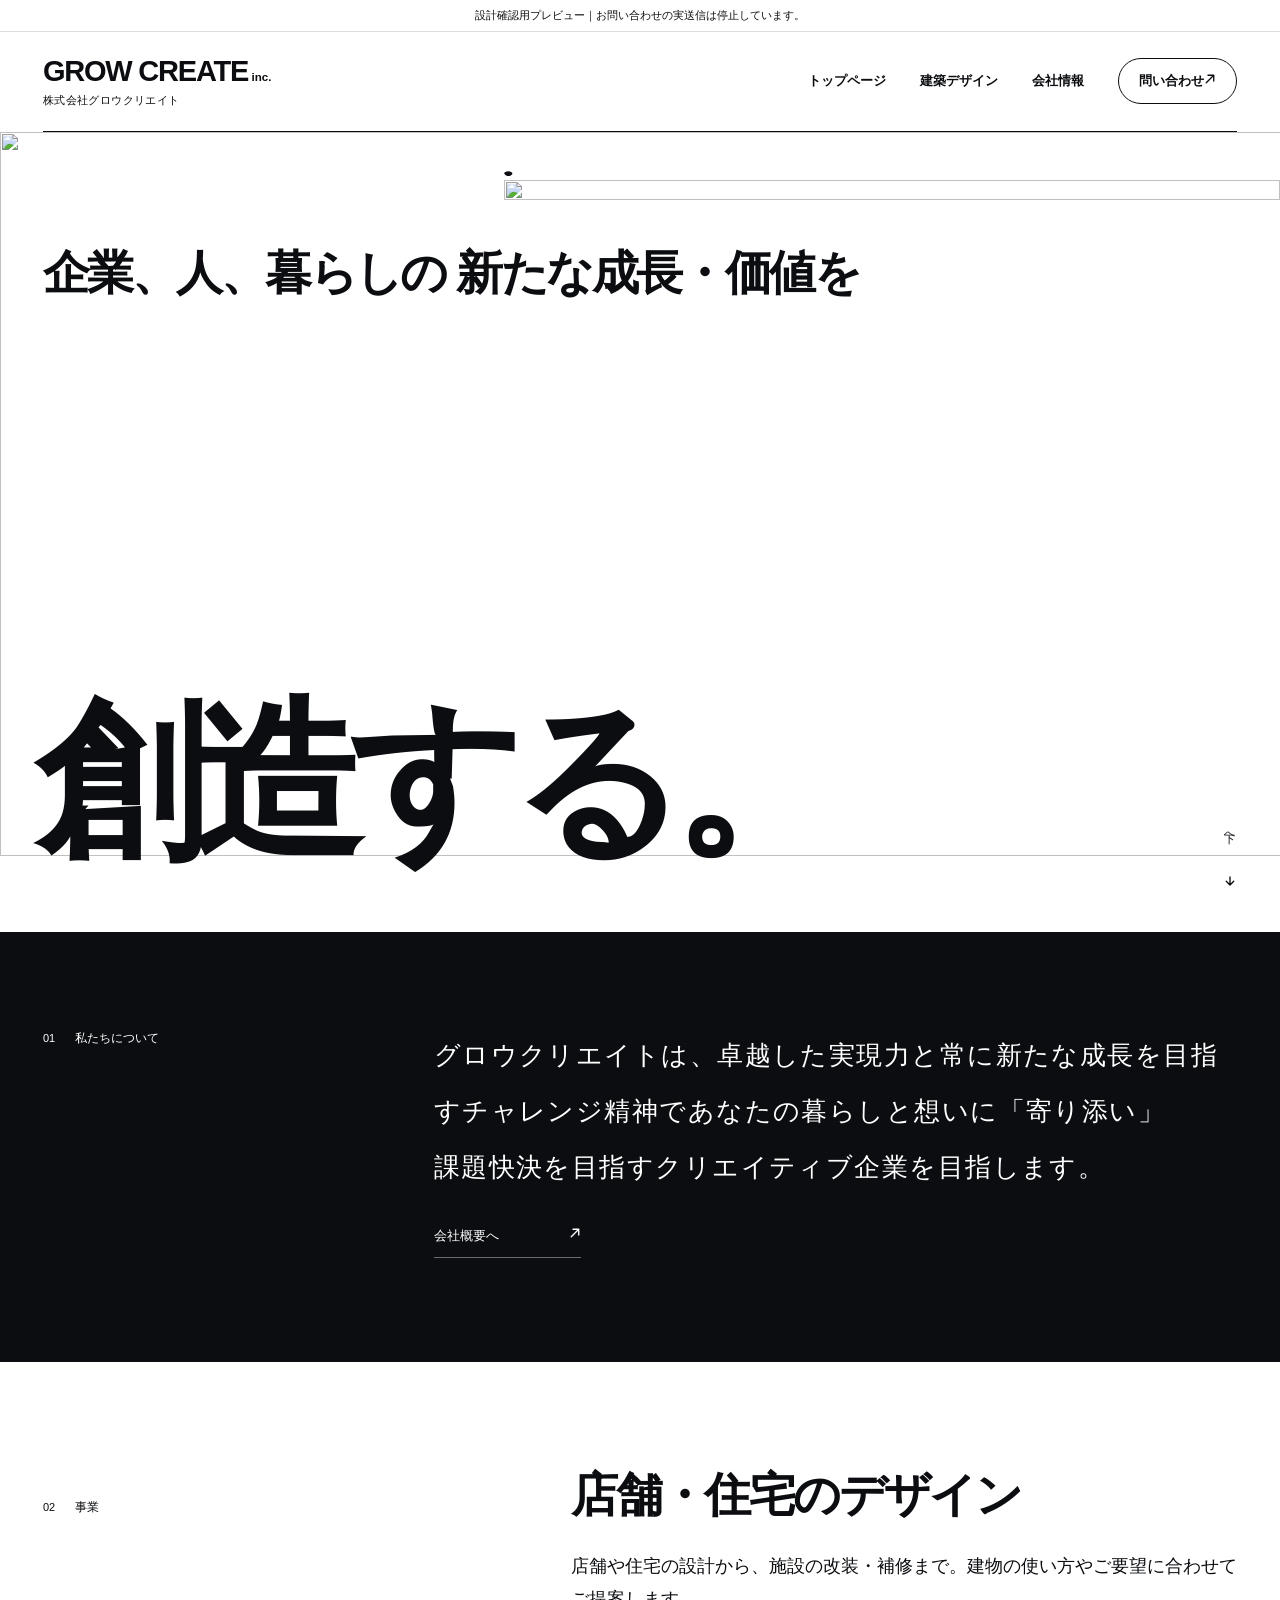
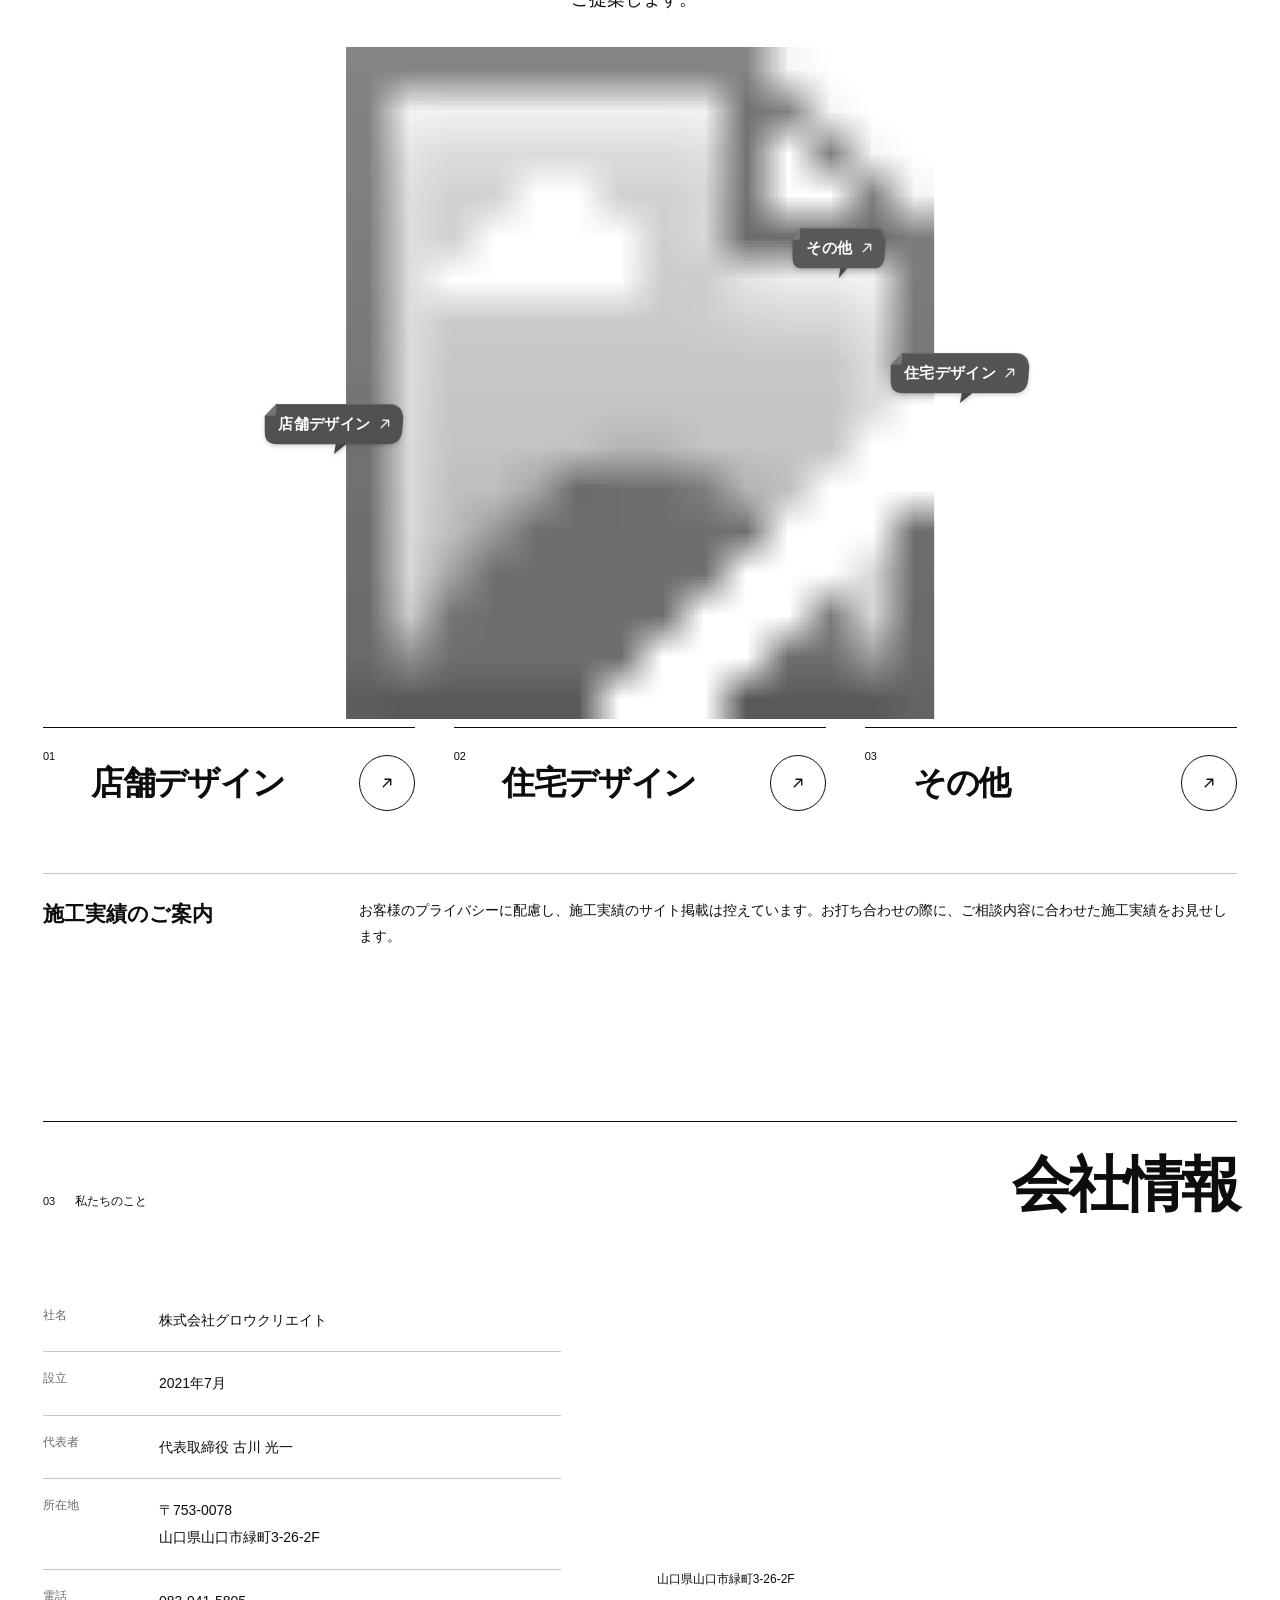
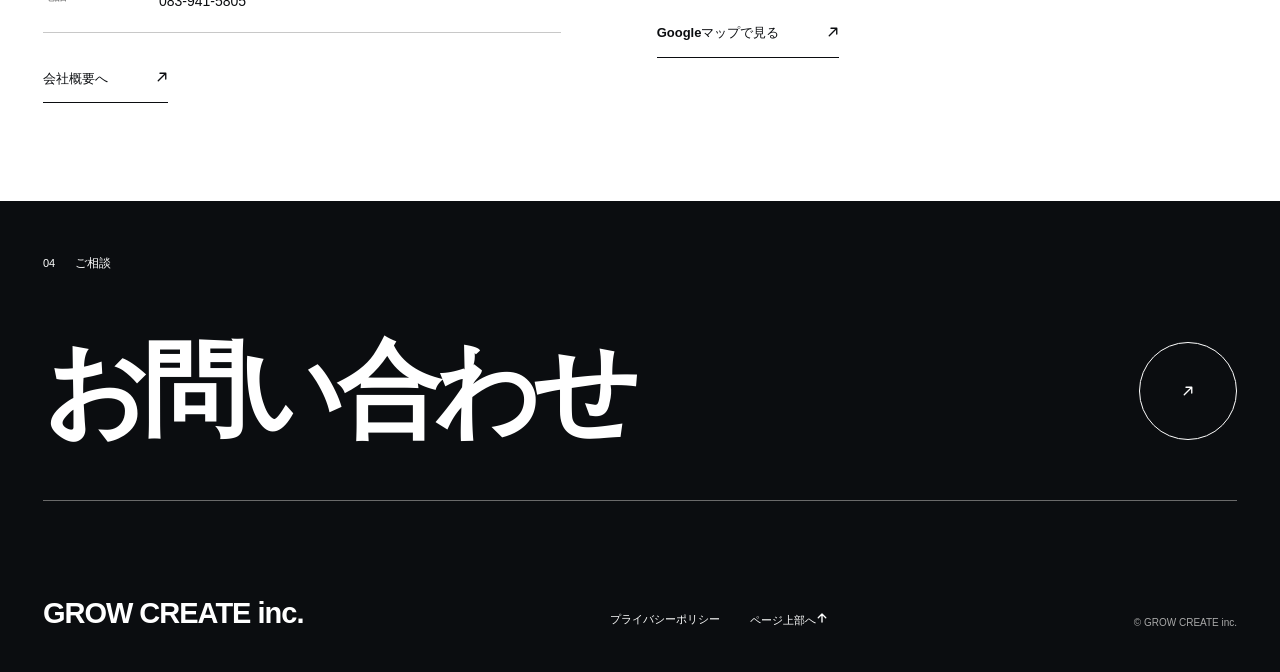
==== commit 3405a952: "Publish Grow Create review corrections" ====
--- a/index.html
+++ b/index.html
@@ -62,7 +62,7 @@
   font-size: 14px;
   line-height: 1.85;
 }
-.project-note h3 { margin: 0; font-size: inherit; font-weight: 750; }
+.project-note h3 { margin: 0; font-size: clamp(17px, 1.75vw, 21px); font-weight: 750; line-height: 1.5; }
 .project-note p { max-width: 64em; color: var(--quiet); }
 @media (min-width: 701px) and (max-width: 1000px) {
   .service-link { min-height: 88px; gap: 8px; }
@@ -77,23 +77,23 @@
 </style>
 <script>if(new URLSearchParams(location.search).has("still"))document.documentElement.dataset.heroStill="";</script>
 
-<link rel="preload" as="image" href="/grow-create-preview/assets/47445e091d-tree-sprout.webp" type="image/webp">
-<link rel="preload" as="image" href="/grow-create-preview/assets/a1e789c728-tree-young.webp" type="image/webp">
-<link rel="preload" as="image" href="/grow-create-preview/assets/9c746af0d8-tree-developing.webp" type="image/webp">
-<link rel="preload" as="image" href="/grow-create-preview/assets/c784b1d011-tree-mature.webp" type="image/webp">
-<link rel="stylesheet" href="/grow-create-preview/assets/1d1506e261-revision-19-hero-growth.css">
-<link rel="stylesheet" href="/grow-create-preview/assets/b1b9d9d072-brand-palette.css?v=black-white20">
-<link rel="preload" as="image" href="/grow-create-preview/assets/503c4772c8-town-panorama.webp">
-<link rel="stylesheet" href="/grow-create-preview/assets/5edce6e69c-hero-story.css?v=36">
+<link rel="preload" as="image" href="/grow-create-preview/assets/9c45d9182a-tree-sprout.webp" type="image/webp">
+<link rel="preload" as="image" href="/grow-create-preview/assets/c2a6ac823c-tree-young.webp" type="image/webp">
+<link rel="preload" as="image" href="/grow-create-preview/assets/c91d4cec14-tree-developing.webp" type="image/webp">
+<link rel="preload" as="image" href="/grow-create-preview/assets/5cf0512e80-tree-mature.webp" type="image/webp">
+<link rel="stylesheet" href="/grow-create-preview/assets/0f83c146d8-revision-19-hero-growth.css">
+<link rel="stylesheet" href="/grow-create-preview/assets/81dbd2f8e4-brand-palette.css?v=black-white20">
+<link rel="preload" as="image" href="/grow-create-preview/assets/db97d6a5d6-town-panorama.webp">
+<link rel="stylesheet" href="/grow-create-preview/assets/c37f19666d-hero-story.css?v=36">
 <script>
 if(!document.documentElement.hasAttribute('data-hero-still') && matchMedia('(prefers-reduced-motion: no-preference)').matches && typeof Element.prototype.animate==='function') {
   document.documentElement.dataset.heroStory='pending';
   window.__growStoryFallback36=setTimeout(()=>{if(document.documentElement.dataset.heroStory==='pending')document.documentElement.dataset.heroStory='still';},6000);
 }
 </script>
-<script type="module" src="/grow-create-preview/assets/a8fea7fd70-hero-story.js?v=36"></script>
-<link rel="preload" as="image" href="/grow-create-preview/assets/47445e091d-tree-sprout.webp"><link rel="preload" as="image" href="/grow-create-preview/assets/a1e789c728-tree-young.webp"><link rel="preload" as="image" href="/grow-create-preview/assets/9c746af0d8-tree-developing.webp"><link rel="preload" as="image" href="/grow-create-preview/assets/c784b1d011-tree-mature.webp">
-<link rel="preload" as="image" href="/grow-create-preview/assets/d10f2556c2-person-planting.webp" type="image/webp"><link rel="preload" as="image" href="/grow-create-preview/assets/81760c26e9-person-watering.webp" type="image/webp"><link rel="preload" as="image" href="/grow-create-preview/assets/32d23b2d4d-person-watching.webp" type="image/webp"><link rel="preload" as="image" href="/grow-create-preview/assets/e7f27d4cad-person-resting.webp" type="image/webp">
+<script type="module" src="/grow-create-preview/assets/a18134b85a-hero-story.js?v=36"></script>
+<link rel="preload" as="image" href="/grow-create-preview/assets/9c45d9182a-tree-sprout.webp"><link rel="preload" as="image" href="/grow-create-preview/assets/c2a6ac823c-tree-young.webp"><link rel="preload" as="image" href="/grow-create-preview/assets/c91d4cec14-tree-developing.webp"><link rel="preload" as="image" href="/grow-create-preview/assets/5cf0512e80-tree-mature.webp">
+<link rel="preload" as="image" href="/grow-create-preview/assets/946df35273-person-planting.webp" type="image/webp"><link rel="preload" as="image" href="/grow-create-preview/assets/753dedc989-person-watering.webp" type="image/webp"><link rel="preload" as="image" href="/grow-create-preview/assets/7c97c1a314-person-watching.webp" type="image/webp"><link rel="preload" as="image" href="/grow-create-preview/assets/c6248a7c24-person-resting.webp" type="image/webp">
 <style>.preview-map{display:block;width:100%;height:266px;border:0}.company-map .preview-map{height:340px}.preview-banner{margin:0;padding:7px 16px;border-bottom:1px solid #ddd;background:#fff;color:#0B0D10;font:11px/1.5 sans-serif;text-align:center}@media(max-width:600px){.preview-map,.company-map .preview-map{height:260px}}</style></head>
 <body><p class="preview-banner">設計確認用プレビュー｜お問い合わせの実送信は停止しています。</p>
 <a class="skip" href="#main">本文へ移動</a>
@@ -111,7 +111,7 @@
     </span>
     <span class="hero-verb" aria-hidden="true"><span class="hero-char" style="--char-delay: 1450ms">創</span><span class="hero-char" style="--char-delay: 1520ms">造</span><span class="hero-char" style="--char-delay: 1590ms">す</span><span class="hero-char" style="--char-delay: 1660ms">る</span><span class="hero-char" style="--char-delay: 1730ms">。</span></span>
   </h1>
-  <div class="hero-panorama" aria-hidden="true"><img src="/grow-create-preview/assets/503c4772c8-town-panorama.webp" width="2172" height="724" alt="" decoding="async"></div><figure class="hero-art" role="img" aria-label="紙の人物が種を植えて水をやり、育った木に寄り添う。成木の後ろで街が中央から左右へ現れる。"><svg class="hero-filter-defs" width="0" height="0" aria-hidden="true" focusable="false"><defs><filter id="paper-tree-tone" color-interpolation-filters="sRGB"><feColorMatrix in="SourceGraphic" type="saturate" values="0" result="neutral"/><feColorMatrix in="SourceGraphic" type="matrix" values="0 0 0 0 0  0 0 0 0 0  0 0 0 0 0  -3 6 -3 0 -.20" result="leaf-chroma"/><feComposite in="SourceGraphic" in2="leaf-chroma" operator="in" result="green-leaves"/><feMerge><feMergeNode in="neutral"/><feMergeNode in="green-leaves"/></feMerge></filter></defs></svg><div class="hero-raster-stage"><div class="hero-ground-shadow"></div><svg class="hero-seed" viewBox="606 1157 15 10" width="15" height="10" aria-hidden="true" style="left:48.32535885%;top:92.26475279%;width:1.19617225%;height:0.79744817%"><path d="M606 1162Q611 1157 619 1161Q621 1165 614 1167Q608 1167 606 1162Z" fill="#0B0D10"/></svg><div class="hero-tree-layer" data-tree-stage="sprout"><img src="/grow-create-preview/assets/47445e091d-tree-sprout.webp" width="1254" height="1254" alt="" decoding="async" style="top:-0.79744817%"></div><div class="hero-tree-layer" data-tree-stage="young"><img src="/grow-create-preview/assets/a1e789c728-tree-young.webp" width="1254" height="1254" alt="" decoding="async" style="top:-1.35566188%"></div><div class="hero-tree-layer" data-tree-stage="developing"><img src="/grow-create-preview/assets/9c746af0d8-tree-developing.webp" width="1254" height="1254" alt="" decoding="async" style="top:-0.95693780%"></div><div class="hero-tree-layer" data-tree-stage="mature"><img src="/grow-create-preview/assets/c784b1d011-tree-mature.webp" width="1254" height="1254" alt="" decoding="async" style="top:-1.35566188%"></div><div class="hero-person-pose" data-paper-pose="planting" style="left:46.73046252%;top:63.97129187%;width:19.59808612%;height:29.39712919%"><img src="/grow-create-preview/assets/d10f2556c2-person-planting.webp" width="1024" height="1536" alt="" decoding="async"></div><div class="hero-person-pose" data-paper-pose="watering" style="left:46.41148325%;top:64.58373206%;width:19.59808612%;height:29.39712919%"><img src="/grow-create-preview/assets/81760c26e9-person-watering.webp" width="1024" height="1536" alt="" decoding="async"></div><div class="hero-person-pose" data-paper-pose="watching" style="left:48.64433812%;top:64.14354067%;width:19.59808612%;height:29.39712919%"><img src="/grow-create-preview/assets/32d23b2d4d-person-watching.webp" width="1024" height="1536" alt="" decoding="async"></div><div class="hero-person-pose" data-paper-pose="resting" style="left:48.48484848%;top:64.14354067%;width:19.59808612%;height:29.39712919%"><img src="/grow-create-preview/assets/e7f27d4cad-person-resting.webp" width="1024" height="1536" alt="" decoding="async"></div></div></figure>
+  <div class="hero-panorama" aria-hidden="true"><img src="/grow-create-preview/assets/db97d6a5d6-town-panorama.webp" width="2172" height="724" alt="" decoding="async"></div><figure class="hero-art" role="img" aria-label="紙の人物が種を植えて水をやり、育った木に寄り添う。成木の後ろで街が中央から左右へ現れる。"><svg class="hero-filter-defs" width="0" height="0" aria-hidden="true" focusable="false"><defs><filter id="paper-tree-tone" color-interpolation-filters="sRGB"><feColorMatrix in="SourceGraphic" type="saturate" values="0" result="neutral"/><feColorMatrix in="SourceGraphic" type="matrix" values="0 0 0 0 0  0 0 0 0 0  0 0 0 0 0  -3 6 -3 0 -.20" result="leaf-chroma"/><feComposite in="SourceGraphic" in2="leaf-chroma" operator="in" result="green-leaves"/><feMerge><feMergeNode in="neutral"/><feMergeNode in="green-leaves"/></feMerge></filter></defs></svg><div class="hero-raster-stage"><div class="hero-ground-shadow"></div><svg class="hero-seed" viewBox="606 1157 15 10" width="15" height="10" aria-hidden="true" style="left:48.32535885%;top:92.26475279%;width:1.19617225%;height:0.79744817%"><path d="M606 1162Q611 1157 619 1161Q621 1165 614 1167Q608 1167 606 1162Z" fill="#0B0D10"/></svg><div class="hero-tree-layer" data-tree-stage="sprout"><img src="/grow-create-preview/assets/9c45d9182a-tree-sprout.webp" width="1254" height="1254" alt="" decoding="async" style="top:-0.79744817%"></div><div class="hero-tree-layer" data-tree-stage="young"><img src="/grow-create-preview/assets/c2a6ac823c-tree-young.webp" width="1254" height="1254" alt="" decoding="async" style="top:-1.35566188%"></div><div class="hero-tree-layer" data-tree-stage="developing"><img src="/grow-create-preview/assets/c91d4cec14-tree-developing.webp" width="1254" height="1254" alt="" decoding="async" style="top:-0.95693780%"></div><div class="hero-tree-layer" data-tree-stage="mature"><img src="/grow-create-preview/assets/5cf0512e80-tree-mature.webp" width="1254" height="1254" alt="" decoding="async" style="top:-1.35566188%"></div><div class="hero-person-pose" data-paper-pose="planting" style="left:46.73046252%;top:63.97129187%;width:19.59808612%;height:29.39712919%"><img src="/grow-create-preview/assets/946df35273-person-planting.webp" width="1024" height="1536" alt="" decoding="async"></div><div class="hero-person-pose" data-paper-pose="watering" style="left:46.41148325%;top:64.58373206%;width:19.59808612%;height:29.39712919%"><img src="/grow-create-preview/assets/753dedc989-person-watering.webp" width="1024" height="1536" alt="" decoding="async"></div><div class="hero-person-pose" data-paper-pose="watching" style="left:48.64433812%;top:64.14354067%;width:19.59808612%;height:29.39712919%"><img src="/grow-create-preview/assets/7c97c1a314-person-watching.webp" width="1024" height="1536" alt="" decoding="async"></div><div class="hero-person-pose" data-paper-pose="resting" style="left:48.48484848%;top:64.14354067%;width:19.59808612%;height:29.39712919%"><img src="/grow-create-preview/assets/c6248a7c24-person-resting.webp" width="1024" height="1536" alt="" decoding="async"></div></div></figure>
   <a class="hero-scroll" href="#message">下へ<b aria-hidden="true"><svg class="link-arrow" viewBox="0 0 12 12" width="12" height="12" aria-hidden="true" focusable="false"><path d="M6 2v8M2.25 6.25 6 10l3.75-3.75" fill="none" stroke="currentColor" stroke-width="1.35" stroke-linecap="round" stroke-linejoin="round"/></svg></b></a>
  </section>
  <section class="statement" id="message" aria-label="私たちについて">
@@ -125,7 +125,7 @@
       <h2 id="town-title">店舗・住宅の<br>デザイン</h2>
       <p class="town-lead">店舗や住宅の設計から、施設の改装・補修まで。建物の使い方やご要望に合わせてご提案します。</p>
     </div>
-  </div><figure class="town-art"><div class="town-canvas"><svg xmlns="http://www.w3.org/2000/svg" width="1672" height="941" viewBox="0 0 1672 941" data-projection="frontal-layered-paper" aria-hidden="true"><defs><image id="paper-town-art" href="/grow-create-preview/assets/1e5d4f051b-town-art.png" width="1672" height="941"/><filter id="town-gray" color-interpolation-filters="sRGB">
+  </div><figure class="town-art"><div class="town-canvas"><svg xmlns="http://www.w3.org/2000/svg" width="1672" height="941" viewBox="0 0 1672 941" data-projection="frontal-layered-paper" aria-hidden="true"><defs><image id="paper-town-art" href="/grow-create-preview/assets/55854cb035-town-art.png" width="1672" height="941"/><filter id="town-gray" color-interpolation-filters="sRGB">
 <feColorMatrix type="saturate" values="0"/>
 <feComponentTransfer><feFuncR type="linear" slope="1.40" intercept="-.40"/><feFuncG type="linear" slope="1.40" intercept="-.40"/><feFuncB type="linear" slope="1.40" intercept="-.40"/></feComponentTransfer>
 <feComponentTransfer><feFuncR type="linear" slope=".956863" intercept=".043137"/><feFuncG type="linear" slope=".949020" intercept=".050980"/><feFuncB type="linear" slope=".937255" intercept=".062745"/></feComponentTransfer>
@@ -151,7 +151,7 @@
 </main>
 <footer class="site-footer"><p class="footer-brand">GROW CREATE inc.</p><nav class="footer-links" aria-label="フッター"><a href="/grow-create-preview/privacy.html">プライバシーポリシー</a><a href="#main">ページ上部へ<svg class="link-arrow" viewBox="0 0 12 12" width="12" height="12" aria-hidden="true" focusable="false"><path d="M6 10V2M2.25 5.75 6 2l3.75 3.75" fill="none" stroke="currentColor" stroke-width="1.35" stroke-linecap="round" stroke-linejoin="round"/></svg></a></nav><small class="copyright">© GROW CREATE inc.</small></footer>
 <output class="review-status" aria-live="polite"></output>
-<dialog id="menu" aria-label="メニュー"><button class="menu-close" aria-label="メニューを閉じる">×</button><nav><a href="/grow-create-preview/index.html" aria-current="page">トップページ</a><a href="/grow-create-preview/architecture.html">建築デザイン</a><a href="/grow-create-preview/about2.html">会社情報</a><a href="/grow-create-preview/contact.html">問い合わせ<svg class="link-arrow" viewBox="0 0 12 12" width="12" height="12" aria-hidden="true" focusable="false"><path d="M2.25 9.75 9.75 2.25M4 2.25h5.75V8" fill="none" stroke="currentColor" stroke-width="1.35" stroke-linecap="round" stroke-linejoin="round"/></svg></a></nav></dialog>
+<dialog id="menu" aria-label="メニュー"><button class="menu-close" aria-label="メニューを閉じる">×</button><nav><a href="/grow-create-preview/index.html" aria-current="page">トップページ</a><a href="/grow-create-preview/architecture.html">建築デザイン</a><a href="/grow-create-preview/about2.html">会社情報</a><a href="/grow-create-preview/contact.html">問い合わせ</a></nav></dialog>
 <script>
 const menu=document.querySelector('#menu'),openMenu=document.querySelector('.menu-button'),closeMenu=document.querySelector('.menu-close'),status=document.querySelector('.review-status');
 openMenu.addEventListener('click',()=>{menu.showModal();openMenu.setAttribute('aria-expanded','true')});
